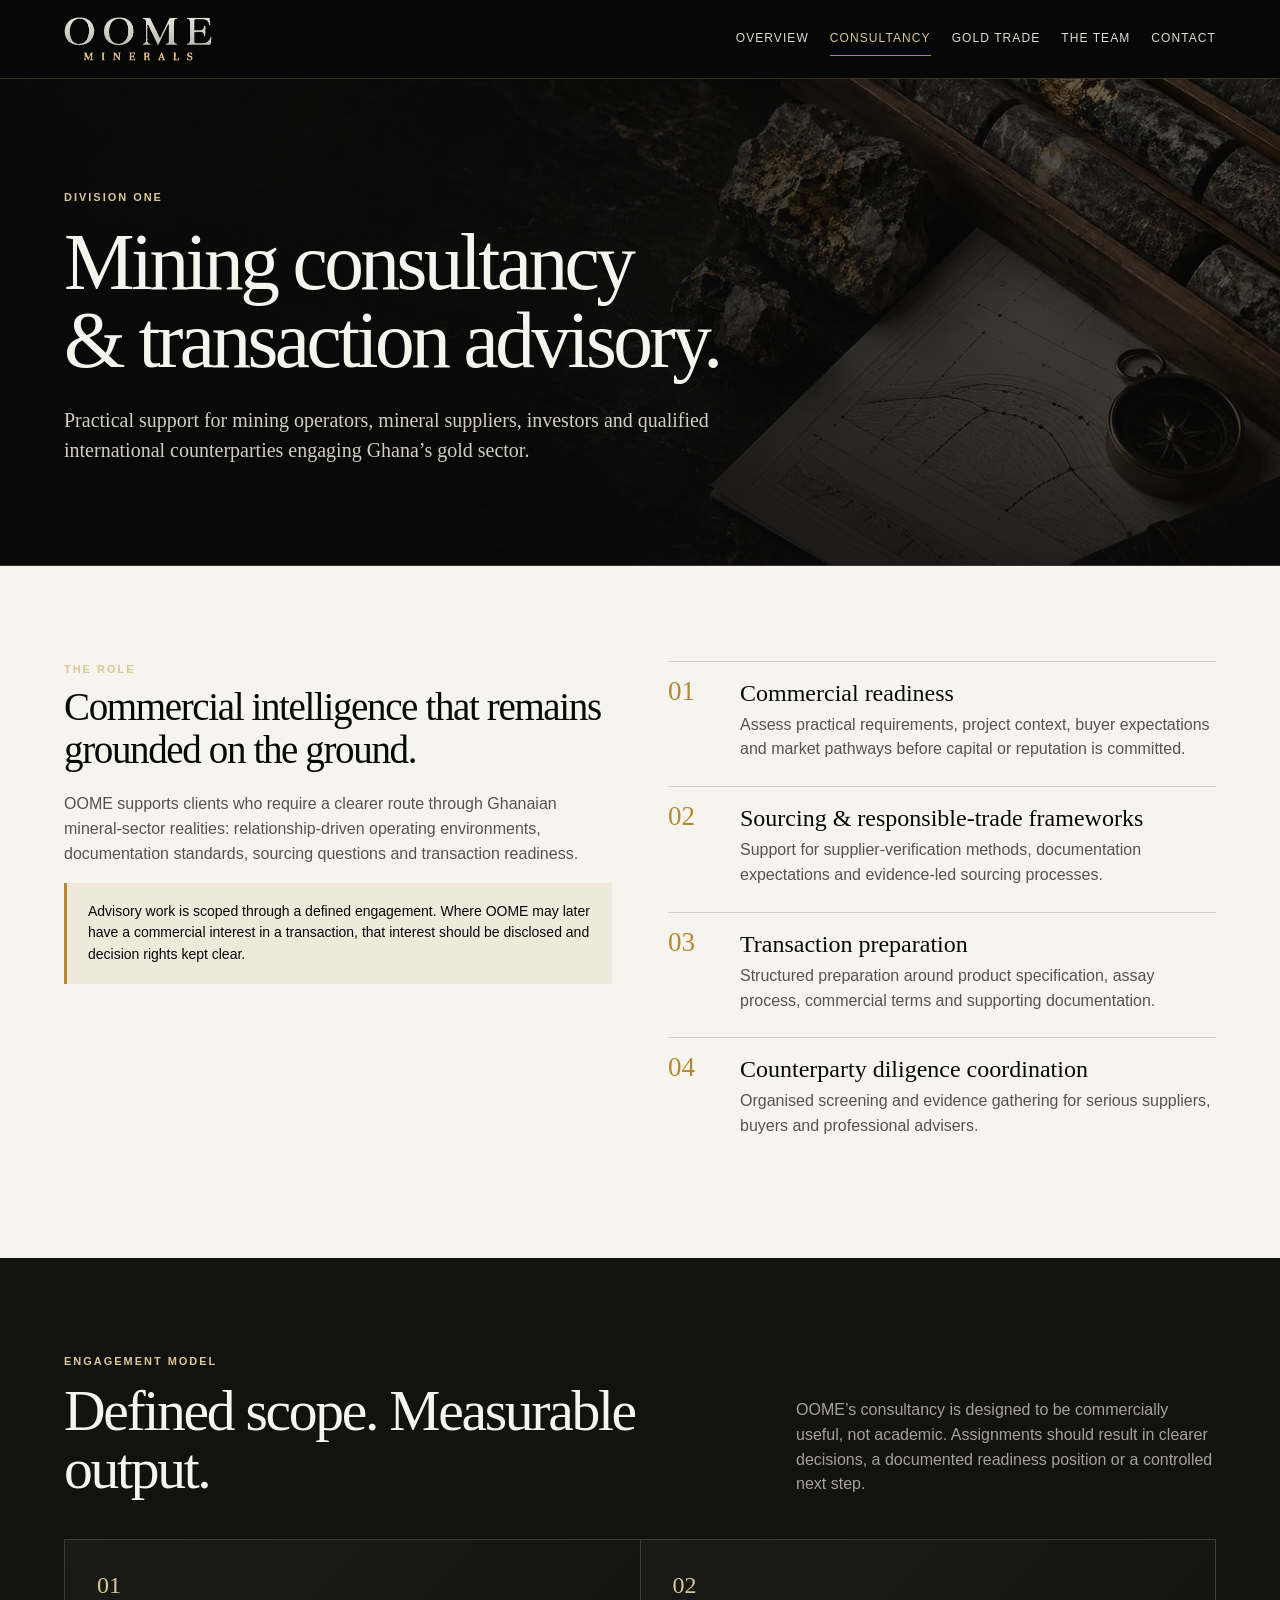
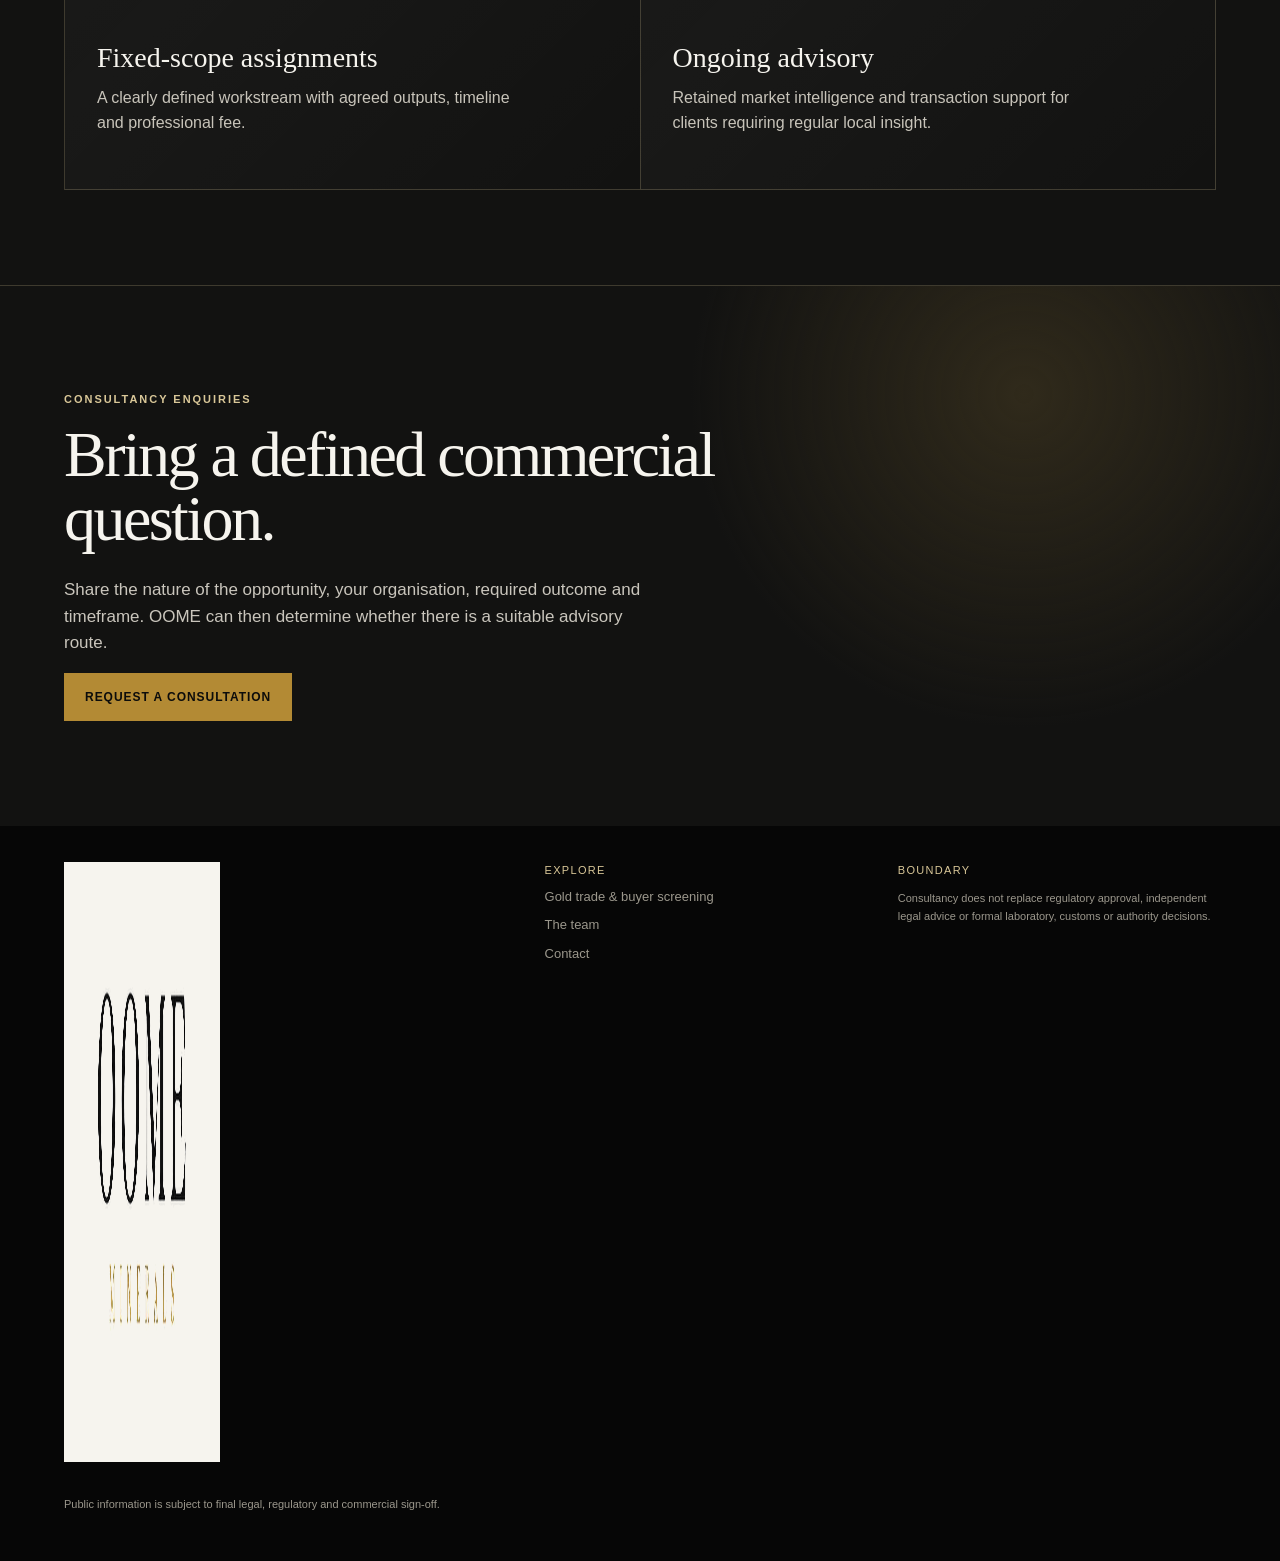
==== consultancy.html @ 67392aad "feat: launch OOME Minerals brand site" ====
<!doctype html><html lang="en"><head><meta charset="utf-8"><meta name="viewport" content="width=device-width,initial-scale=1"><link rel="preload" as="image" href="assets/oome-hero-consultancy.avif" type="image/avif" fetchpriority="high"><title>Mining Consultancy & Transaction Advisory | OOME Minerals | Ghana</title><link rel="stylesheet" href="style.css?v=20260919-secondary-heroes"><meta name="description" content="Mining consultancy and transaction advisory from Accra, Ghana: commercial readiness, sourcing frameworks, transaction preparation and counterparty diligence coordination."><meta name="robots" content="index,follow"><link rel="canonical" href="https://oome-minerals.vercel.app/consultancy.html"><meta property="og:type" content="website"><meta property="og:site_name" content="OOME Minerals"><meta property="og:title" content="Mining Consultancy & Transaction Advisory | OOME Minerals | Ghana"><meta property="og:description" content="Mining consultancy and transaction advisory from Accra, Ghana: commercial readiness, sourcing frameworks, transaction preparation and counterparty diligence coordination."><meta property="og:url" content="https://oome-minerals.vercel.app/consultancy.html"><meta property="og:image" content="https://oome-minerals.vercel.app/assets/oome-og-image.jpg"><meta property="og:image:width" content="1200"><meta property="og:image:height" content="630"><meta property="og:locale" content="en_GB"><meta name="twitter:card" content="summary_large_image"><meta name="twitter:title" content="Mining Consultancy & Transaction Advisory | OOME Minerals | Ghana"><meta name="twitter:description" content="Mining consultancy and transaction advisory from Accra, Ghana: commercial readiness, sourcing frameworks, transaction preparation and counterparty diligence coordination."><meta name="twitter:image" content="https://oome-minerals.vercel.app/assets/oome-og-image.jpg"><link rel="icon" type="image/png" href="assets/favicon-32.png?v=20260918-oomeicon"><link rel="apple-touch-icon" href="assets/apple-touch-icon.png"><link rel="manifest" href="site.webmanifest"></head><body><header class="site-nav"><div class="nav-inner"><a class="brand" href="index.html"><img src="assets/oome-wordmark-header-clean.png" alt="OOME Minerals" width="1170" height="353"></a><button class="menu-button" aria-label="Open menu" aria-expanded="false">☰</button><nav class="nav-links"><a href="index.html">Overview</a><a class="active" href="consultancy.html">Consultancy</a><a href="gold-trade.html">Gold Trade</a><a href="team.html">The Team</a><a href="contact.html">Contact</a></nav></div></header><main><section class="page-hero has-video hero-consultancy"><video autoplay muted loop playsinline preload="none" width="1280" height="720" aria-hidden="true" poster="assets/oome-hero-consultancy.avif"><source src="assets/oome-hero-consultancy.mp4" type="video/mp4"></video><div class="wrap"><div class="eyebrow">Division one</div><h1>Mining consultancy<br>& transaction advisory.</h1><p>Practical support for mining operators, mineral suppliers, investors and qualified international counterparties engaging Ghana’s gold sector.</p></div></section><section class="content"><div class="wrap columns"><div><div class="eyebrow">The role</div><h2>Commercial intelligence that remains grounded on the ground.</h2><p>OOME supports clients who require a clearer route through Ghanaian mineral-sector realities: relationship-driven operating environments, documentation standards, sourcing questions and transaction readiness.</p><div class="notice">Advisory work is scoped through a defined engagement. Where OOME may later have a commercial interest in a transaction, that interest should be disclosed and decision rights kept clear.</div></div><div class="process"><div class="process-item"><h3>Commercial readiness</h3><p>Assess practical requirements, project context, buyer expectations and market pathways before capital or reputation is committed.</p></div><div class="process-item"><h3>Sourcing & responsible-trade frameworks</h3><p>Support for supplier-verification methods, documentation expectations and evidence-led sourcing processes.</p></div><div class="process-item"><h3>Transaction preparation</h3><p>Structured preparation around product specification, assay process, commercial terms and supporting documentation.</p></div><div class="process-item"><h3>Counterparty diligence coordination</h3><p>Organised screening and evidence gathering for serious suppliers, buyers and professional advisers.</p></div></div></div></section><section class="content dark"><div class="wrap"><div class="section-head"><div><div class="eyebrow">Engagement model</div><h2 class="section-title">Defined scope. Measurable output.</h2></div><p>OOME’s consultancy is designed to be commercially useful, not academic. Assignments should result in clearer decisions, a documented readiness position or a controlled next step.</p></div><div class="cards"><article class="card"><div class="num">01</div><h3>Fixed-scope assignments</h3><p>A clearly defined workstream with agreed outputs, timeline and professional fee.</p></article><article class="card"><div class="num">02</div><h3>Ongoing advisory</h3><p>Retained market intelligence and transaction support for clients requiring regular local insight.</p></article></div></div></section><section class="cta"><div class="wrap"><div class="eyebrow">Consultancy enquiries</div><h2>Bring a defined commercial question.</h2><p>Share the nature of the opportunity, your organisation, required outcome and timeframe. OOME can then determine whether there is a suitable advisory route.</p><a class="button primary" href="contact.html">Request a consultation</a></div></section></main><footer class="site-footer"><div class="wrap footer-grid"><div><img class="footer-logo" src="assets/oome-wordmark-landscape.png" alt="OOME Minerals" width="1800" height="600" loading="lazy" decoding="async"><p class="legal">Public information is subject to final legal, regulatory and commercial sign-off.</p></div><div><div class="footer-title">Explore</div><a href="gold-trade.html">Gold trade & buyer screening</a><a href="team.html">The team</a><a href="contact.html">Contact</a></div><div><div class="footer-title">Boundary</div><p class="legal">Consultancy does not replace regulatory approval, independent legal advice or formal laboratory, customs or authority decisions.</p></div></div></footer><script src="script.js?v=20260919-secondary-heroes"></script></body></html>
---- style.css ----
:root{--ink:#080808;--coal:#121211;--panel:#191917;--paper:#f6f4ee;--gold:#b38a34;--gold-light:#d9c798;--muted:#a6a297;--line:rgba(217,199,152,.22);--max:1200px}*{box-sizing:border-box}html{scroll-behavior:smooth}body{margin:0;background:var(--ink);color:var(--paper);font-family:Arial,Helvetica,sans-serif;line-height:1.55}a{color:inherit;text-decoration:none}.site-nav{position:sticky;top:0;z-index:20;background:rgba(8,8,8,.84);backdrop-filter:blur(16px);border-bottom:1px solid var(--line)}.nav-inner{height:78px;max-width:var(--max);margin:auto;padding:0 24px;display:flex;justify-content:space-between;align-items:center;gap:24px}.brand{display:flex;align-items:center;min-width:150px}.brand img{width:148px;height:auto}.nav-links{display:flex;align-items:center;gap:21px;color:#dedbd3;font-size:12px;letter-spacing:.09em;text-transform:uppercase}.nav-links a{padding:7px 0;border-bottom:1px solid transparent}.nav-links a:hover,.nav-links a.active{color:var(--gold-light);border-color:var(--gold)}.menu-button{display:none;background:none;border:0;color:var(--paper);font-size:23px}.wrap{max-width:var(--max);margin:auto;padding:0 24px}.eyebrow{color:var(--gold-light);font-size:11px;letter-spacing:.18em;text-transform:uppercase;font-weight:bold}.hero{min-height:710px;position:relative;display:flex;align-items:end;overflow:hidden;border-bottom:1px solid var(--line)}.hero video{position:absolute;inset:0;width:100%;height:100%;object-fit:cover;opacity:.64}.hero:after{content:"";position:absolute;inset:0;background:linear-gradient(90deg,rgba(8,8,8,.94) 0%,rgba(8,8,8,.70) 43%,rgba(8,8,8,.16) 100%),linear-gradient(0deg,rgba(8,8,8,.85),transparent 55%)}.hero-content{position:relative;z-index:1;width:min(760px,100%);padding:110px 0 92px}.hero h1,.page-hero h1{font-family:Georgia,'Times New Roman',serif;font-size:clamp(46px,6.2vw,88px);font-weight:400;line-height:.98;letter-spacing:-.045em;margin:18px 0 25px}.hero h1 em{font-style:normal;color:var(--gold-light)}.lede{max-width:610px;font-size:18px;color:#dedbd4;margin:0 0 33px}.actions{display:flex;gap:13px;flex-wrap:wrap}.button{display:inline-flex;align-items:center;justify-content:center;min-height:48px;padding:0 20px;border:1px solid var(--gold);font-size:12px;font-weight:bold;letter-spacing:.08em;text-transform:uppercase;transition:.2s}.button.primary{background:var(--gold);color:#0c0c0b}.button:hover{transform:translateY(-2px);background:var(--gold-light);color:#111}.hero-note{position:absolute;z-index:2;right:28px;bottom:25px;color:#ccc6b7;font-size:10px;letter-spacing:.08em;text-transform:uppercase}.statement{padding:122px 0;background:var(--paper);color:var(--ink)}.statement-grid{display:grid;grid-template-columns:1fr 1.35fr;gap:70px}.statement h2,.section-title{font:400 clamp(36px,4.5vw,58px)/1 Georgia,serif;letter-spacing:-.04em;margin:12px 0 0}.statement p{font:400 22px/1.45 Georgia,serif;margin:0}.statement p strong{color:#846526;font-weight:400}.capabilities,.principles{padding:110px 0}.section-head{display:flex;justify-content:space-between;gap:40px;align-items:end;margin-bottom:42px}.section-head p{color:var(--muted);max-width:420px;margin:0}.cards{display:grid;grid-template-columns:repeat(2,1fr);border-top:1px solid var(--line);border-left:1px solid var(--line)}.card{min-height:250px;padding:32px;border-right:1px solid var(--line);border-bottom:1px solid var(--line);background:linear-gradient(135deg,rgba(255,255,255,.035),transparent)}.card .num{color:var(--gold-light);font:24px Georgia,serif}.card h3{font:400 28px/1.1 Georgia,serif;margin:44px 0 12px}.card p{color:#c8c4ba;margin:0;max-width:430px}.band{background:#e8e2d5;color:var(--ink);padding:95px 0}.band-grid{display:grid;grid-template-columns:1fr 1fr;gap:55px}.band h2{font:400 48px/1 Georgia,serif;letter-spacing:-.04em;margin:12px 0}.list{list-style:none;padding:0;margin:0}.list li{border-top:1px solid rgba(20,19,17,.18);padding:19px 0 19px 30px;position:relative}.list li:before{content:'—';position:absolute;left:0;color:var(--gold);font-weight:bold}.cta{padding:105px 0;border-top:1px solid var(--line);background:radial-gradient(circle at 80% 20%,#302a1b 0,transparent 30%),var(--coal)}.cta h2{font:400 clamp(42px,5vw,68px)/1 Georgia,serif;letter-spacing:-.04em;max-width:800px;margin:15px 0 26px}.cta p{color:#c9c5bc;max-width:600px;font-size:17px}.site-footer{padding:36px 0;background:#060606;color:#9b978c}.footer-grid{display:grid;grid-template-columns:1.4fr 1fr 1fr;gap:35px}.footer-logo{width:156px;background:var(--paper);padding:8px 10px;margin-bottom:15px}.footer-title{color:var(--gold-light);font-size:11px;letter-spacing:.12em;text-transform:uppercase}.footer-grid a{display:block;margin:8px 0;font-size:13px}.legal{font-size:11px;line-height:1.6;max-width:460px}.page-hero{padding:110px 0 80px;background:linear-gradient(125deg,#17140f,#080808 64%);border-bottom:1px solid var(--line)}.page-hero.has-video{position:relative;isolation:isolate;overflow:hidden;background:#0b0b0a}.page-hero.has-video video{position:absolute;inset:0;z-index:-2;width:100%;height:100%;object-fit:cover;opacity:.55}.page-hero.has-video:before{content:"";position:absolute;inset:0;z-index:-1;background:linear-gradient(90deg,rgba(8,8,8,.93) 0%,rgba(8,8,8,.72) 45%,rgba(8,8,8,.20) 100%),linear-gradient(0deg,rgba(8,8,8,.56),transparent 58%)}.page-hero p{font:20px/1.5 Georgia,serif;color:#d2cec4;max-width:680px}.content{padding:95px 0;background:var(--paper);color:var(--ink)}.content.dark{background:var(--coal);color:var(--paper)}.columns{display:grid;grid-template-columns:1fr 1fr;gap:56px}.columns h2{font:400 39px/1.1 Georgia,serif;letter-spacing:-.035em;margin:8px 0 21px}.columns p{color:#57534b}.dark .columns p{color:#c7c3b9}.process{counter-reset:steps}.process-item{position:relative;padding:18px 0 24px 72px;border-top:1px solid rgba(20,20,20,.16);counter-increment:steps}.dark .process-item{border-color:var(--line)}.process-item:before{content:'0' counter(steps);position:absolute;left:0;top:14px;color:var(--gold);font:27px Georgia,serif}.process-item h3{font:400 24px Georgia,serif;margin:0 0 6px}.process-item p{margin:0}.notice{border-left:3px solid var(--gold);padding:18px 21px;background:rgba(179,138,52,.1);font-size:14px}.role{padding:26px 0;border-top:1px solid rgba(20,20,20,.16)}.role h3{font:400 27px Georgia,serif;margin:0 0 4px}.role p{margin:0}.form{display:grid;grid-template-columns:1fr 1fr;gap:17px}.field{display:flex;flex-direction:column;gap:7px}.field.full{grid-column:1/-1}.field label{font-size:11px;letter-spacing:.1em;text-transform:uppercase;color:#605b52}.field input,.field select,.field textarea{border:1px solid #cfc8ba;background:#fff;padding:13px;font:15px Arial;color:#201f1c;border-radius:0}.field textarea{min-height:150px}.form-status{display:none;padding:15px;background:#e9e2d3;border-left:3px solid var(--gold);font-size:14px}.form-status.show{display:block}@media (max-width:900px) and (min-width:761px){.columns{grid-template-columns:1fr;gap:38px}.form{max-width:650px}.columns>*{min-width:0}}@media(max-width:760px){.nav-inner{height:67px}.menu-button{display:block}.nav-links{display:none;position:absolute;top:67px;left:0;right:0;padding:16px 24px 24px;background:#0a0a0a;border-bottom:1px solid var(--line);flex-direction:column;align-items:flex-start}.nav-links.open{display:flex}.hero{min-height:670px}.hero-content{padding:100px 0 62px}.hero h1,.page-hero h1{font-size:50px}.hero-note{right:18px;bottom:15px;font-size:8px}.statement,.capabilities,.principles,.content{padding:72px 0}.statement-grid,.band-grid,.columns,.footer-grid{grid-template-columns:1fr;gap:30px}.statement p{font-size:20px}.section-head{display:block}.section-head p{margin-top:16px}.cards{grid-template-columns:1fr}.card{min-height:210px}.page-hero{padding:76px 0 57px}.page-hero p{font-size:18px}.form{grid-template-columns:1fr}.field.full{grid-column:auto}.footer-grid{gap:22px}.brand img{width:135px}.lede{font-size:16px}.cta h2{font-size:45px}}@media(prefers-reduced-motion:reduce){*{scroll-behavior:auto!important;transition:none!important}.hero video,.page-hero.has-video video{display:none}.hero{background:url('assets/oome-hero-mineral.avif') center/cover}.page-hero.hero-consultancy{background:linear-gradient(90deg,rgba(8,8,8,.93),rgba(8,8,8,.30)),image-set(url('assets/oome-hero-consultancy.avif') type('image/avif'),url('assets/oome-hero-consultancy.webp') type('image/webp')) center/cover}.page-hero.hero-gold-trade{background:linear-gradient(90deg,rgba(8,8,8,.93),rgba(8,8,8,.30)),image-set(url('assets/oome-hero-gold-trade.avif') type('image/avif'),url('assets/oome-hero-gold-trade.webp') type('image/webp')) center/cover}.page-hero.hero-team{background:linear-gradient(90deg,rgba(8,8,8,.93),rgba(8,8,8,.30)),image-set(url('assets/oome-hero-team.avif') type('image/avif'),url('assets/oome-hero-team.webp') type('image/webp')) center/cover}.page-hero.hero-contact{background:linear-gradient(90deg,rgba(8,8,8,.93),rgba(8,8,8,.30)),image-set(url('assets/oome-hero-contact.avif') type('image/avif'),url('assets/oome-hero-contact.webp') type('image/webp')) center/cover}}

/* One-time entrance — deliberately brief and decorative. */
body.intro-active{overflow:hidden}.oome-intro{position:fixed;inset:0;z-index:100;display:grid;place-items:center;overflow:hidden;background:#070707;color:var(--paper);isolation:isolate}.oome-intro:before{content:"";position:absolute;inset:-30%;z-index:-2;background:radial-gradient(circle at 50% 50%,rgba(179,138,52,.22),transparent 17%),radial-gradient(circle at 62% 43%,rgba(217,199,152,.10),transparent 7%);animation:oome-intro-bloom 1.9s cubic-bezier(.2,.7,.2,1) both}.oome-intro:after{content:"";position:absolute;inset:0;z-index:-1;opacity:.45;background:linear-gradient(115deg,transparent 44%,rgba(217,199,152,.16) 50%,transparent 56%);transform:translateX(-120%);animation:oome-intro-flash 1.3s cubic-bezier(.16,.78,.25,1) .18s both}.oome-intro__halo{position:absolute;width:min(76vw,900px);aspect-ratio:1;border:1px solid rgba(217,199,152,.22);border-radius:50%;box-shadow:0 0 0 24px rgba(217,199,152,.025),0 0 100px rgba(179,138,52,.1);transform:scale(.78);opacity:0;animation:oome-intro-orbit 1.1s cubic-bezier(.2,.8,.2,1) .12s forwards}.oome-intro__brand{position:relative;width:min(77vw,500px);text-align:center;opacity:0;transform:translateY(14px);animation:oome-intro-brand .75s cubic-bezier(.16,.8,.24,1) .33s forwards}.oome-intro__brand img{width:100%;height:auto;filter:drop-shadow(0 10px 24px rgba(0,0,0,.35))}.oome-intro__brand span{display:block;width:0;height:1px;margin:18px auto 14px;background:var(--gold-light);animation:oome-intro-rule .62s ease .72s forwards}.oome-intro__brand p{margin:0;color:rgba(246,244,238,.75);font-size:10px;font-weight:700;letter-spacing:.18em;text-transform:uppercase;opacity:0;animation:oome-fade .5s ease .98s forwards}.oome-intro.is-exiting{animation:oome-intro-out .68s cubic-bezier(.55,0,1,.45) forwards;pointer-events:none}@keyframes oome-intro-bloom{0%{transform:scale(.7);opacity:0}100%{transform:scale(1);opacity:1}}@keyframes oome-intro-flash{0%{transform:translateX(-120%)}100%{transform:translateX(120%)}}@keyframes oome-intro-orbit{to{transform:scale(1);opacity:1}}@keyframes oome-intro-brand{to{opacity:1;transform:translateY(0)}}@keyframes oome-intro-rule{to{width:74%}}@keyframes oome-intro-out{to{opacity:0;visibility:hidden}}@media(max-width:760px){.oome-intro__brand{width:min(82vw,400px)}.oome-intro__brand p{font-size:8px;letter-spacing:.14em}}@media(prefers-reduced-motion:reduce){.oome-intro{display:none!important}}

/* Motion system — quiet, editorial and fully optional. */
.hero video{animation:oome-drift 18s ease-in-out infinite alternate;transform-origin:center center}.hero:after{background-size:125% 125%;animation:oome-light-shift 16s ease-in-out infinite alternate}.hero-content>*{animation:oome-rise .9s cubic-bezier(.2,.7,.2,1) both}.hero-content .eyebrow{animation-delay:.06s}.hero-content h1{animation-delay:.16s}.hero-content .lede{animation-delay:.28s}.hero-content .actions{animation-delay:.4s}.hero-note{animation:oome-fade 1.2s ease .65s both}.button{position:relative;overflow:hidden}.button:before{content:'';position:absolute;inset:0;background:linear-gradient(110deg,transparent 22%,rgba(255,255,255,.34) 46%,transparent 68%);transform:translateX(-130%);transition:transform .7s ease}.button:hover:before{transform:translateX(130%)}.button:hover{box-shadow:0 12px 30px rgba(179,138,52,.16)}.card{transition:transform .45s cubic-bezier(.2,.7,.2,1),background .45s ease,border-color .45s ease,box-shadow .45s ease}.card:hover{transform:translateY(-8px);background:linear-gradient(135deg,rgba(179,138,52,.13),rgba(255,255,255,.035) 55%,transparent);border-color:rgba(217,199,152,.5);box-shadow:0 22px 45px rgba(0,0,0,.24)}.card .num{transition:transform .4s ease,color .4s ease}.card:hover .num{transform:translateX(7px);color:#f0d998}.js .reveal{opacity:0;transform:translateY(28px);transition:opacity .8s ease,transform .8s cubic-bezier(.2,.7,.2,1)}.js .reveal.is-visible{opacity:1;transform:none}.js .reveal .card{transition-delay:var(--card-delay,0ms)}@keyframes oome-drift{from{transform:scale(1.02) translate3d(-.6%,0,0)}to{transform:scale(1.06) translate3d(.6%,-.4%,0)}}@keyframes oome-light-shift{from{background-position:0% 50%}to{background-position:100% 50%}}@keyframes oome-rise{from{opacity:0;transform:translateY(22px)}to{opacity:1;transform:none}}@keyframes oome-fade{from{opacity:0}to{opacity:1}}@media(max-width:760px){.card:hover{transform:none;box-shadow:none}.hero video{animation-duration:22s}.js .reveal{transform:translateY(18px)}}@media(prefers-reduced-motion:reduce){.hero:after,.hero-content>*,.hero-note{animation:none!important}.button:before{display:none}.js .reveal{opacity:1;transform:none;transition:none}.card{transition:none}.card:hover{transform:none;box-shadow:none}}
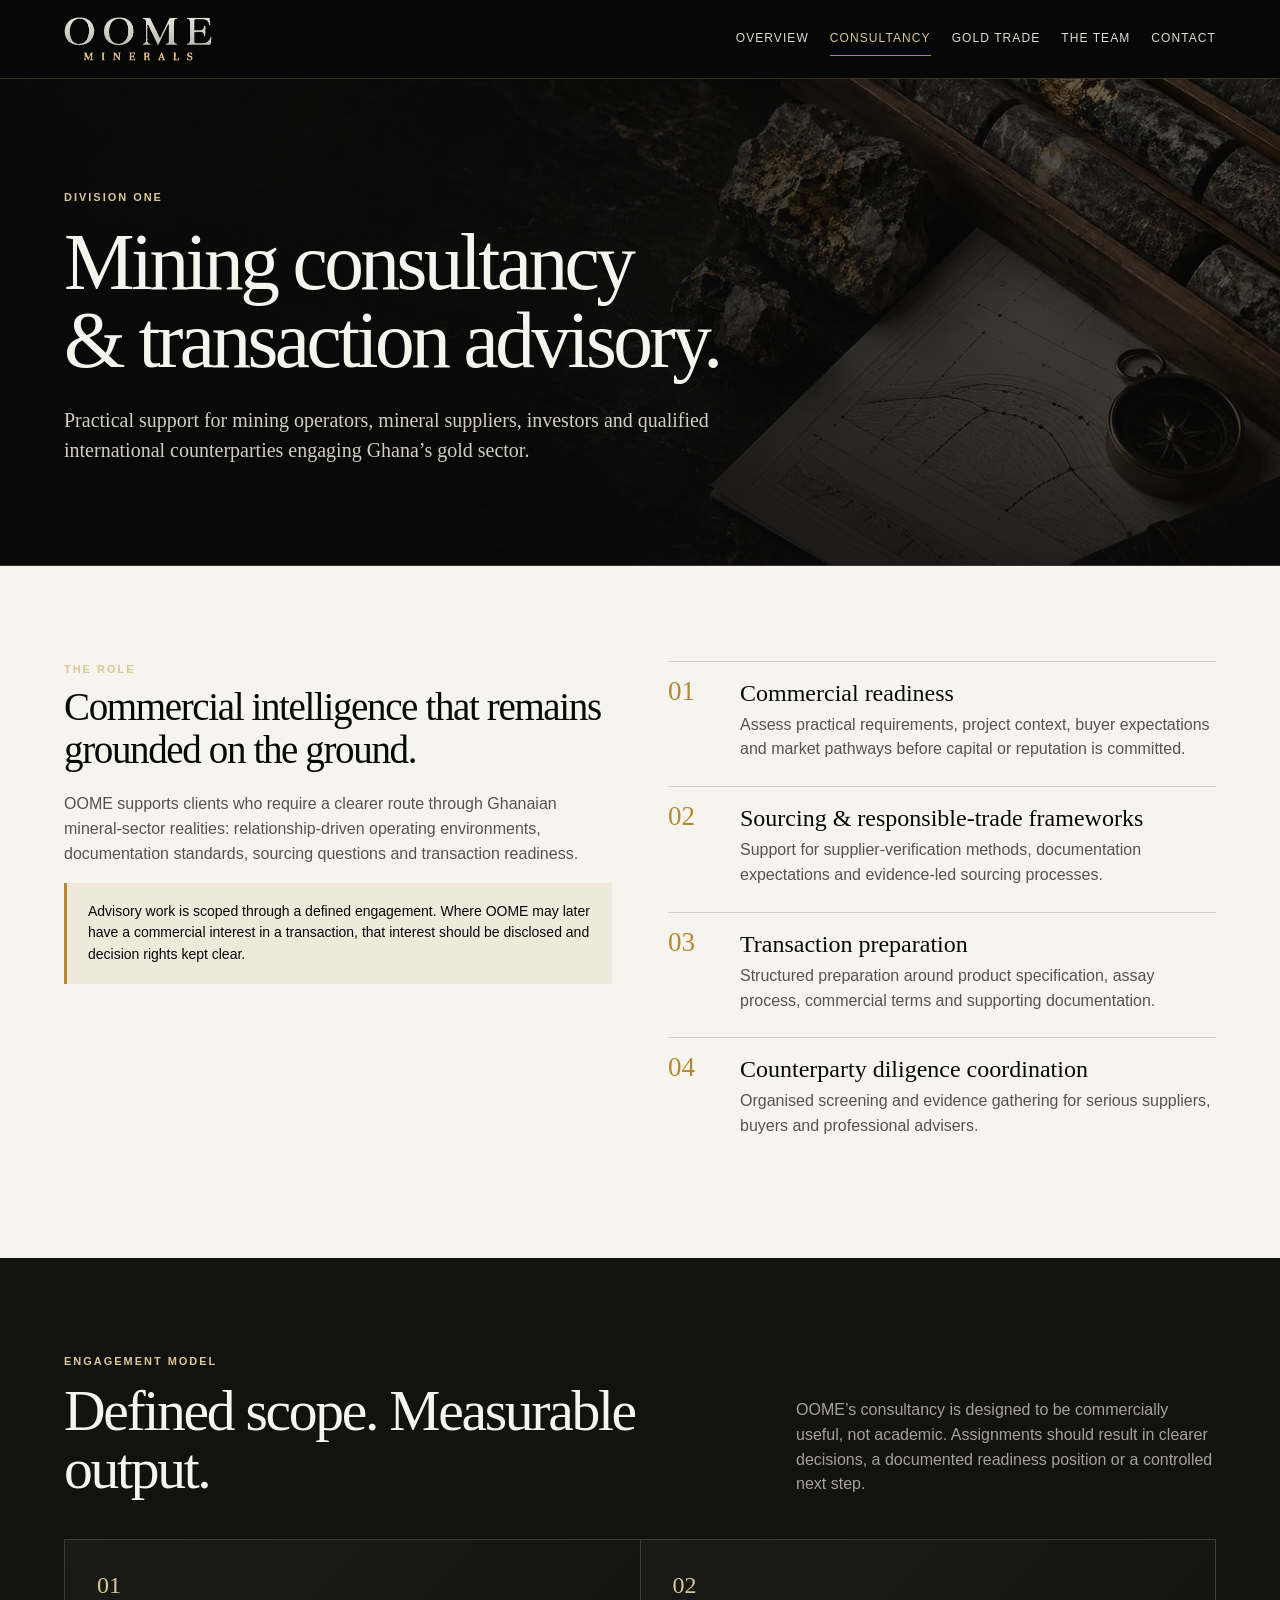
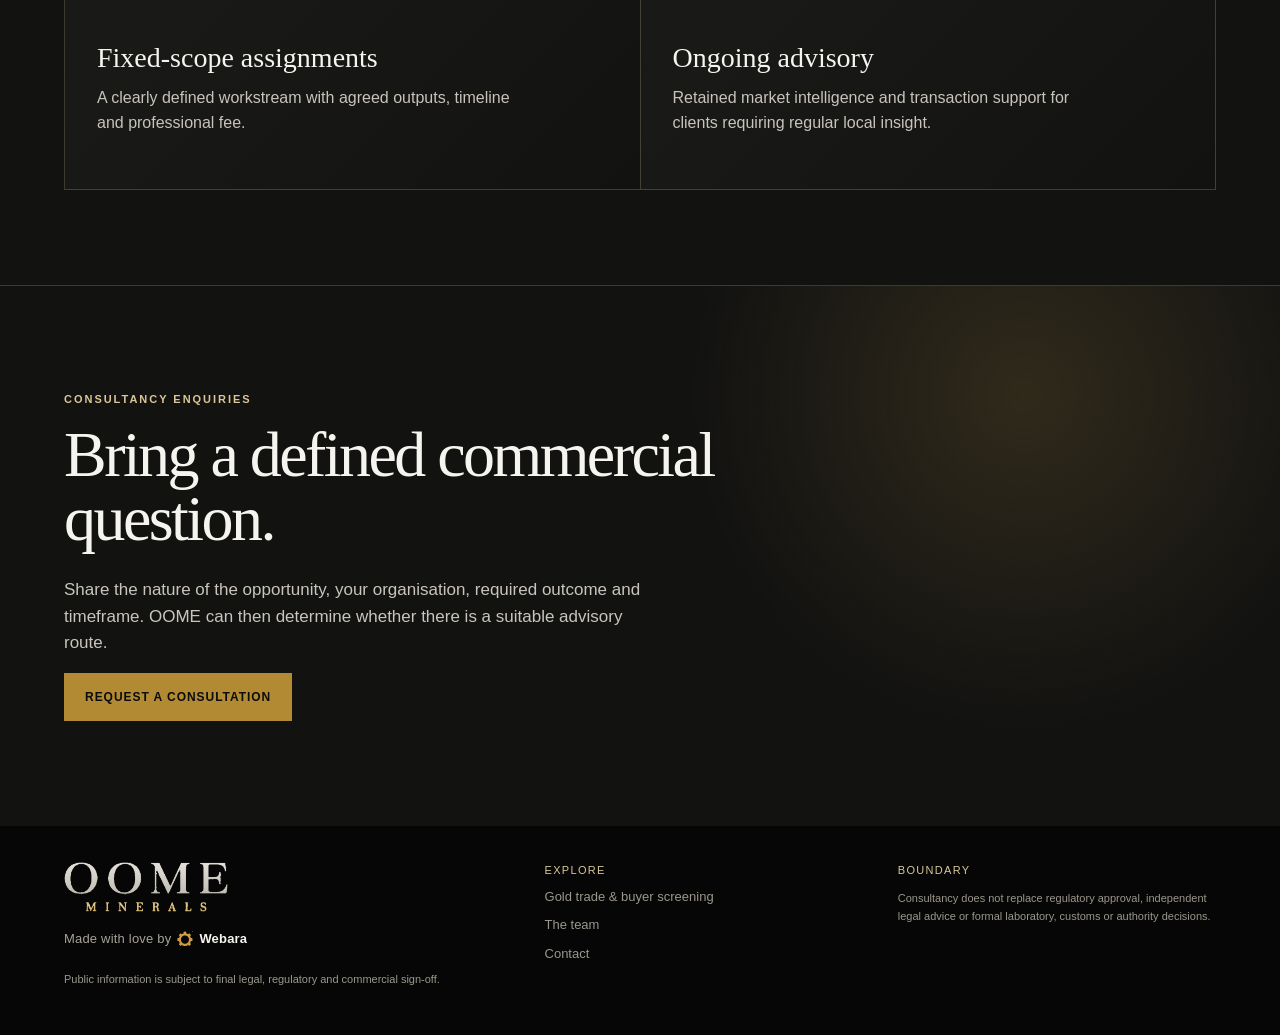
==== commit 67e8fd3e: "fix: refine footer logo and add Webara credit" ====
--- a/consultancy.html
+++ b/consultancy.html
@@ -1 +1 @@
-<!doctype html><html lang="en"><head><meta charset="utf-8"><meta name="viewport" content="width=device-width,initial-scale=1"><link rel="preload" as="image" href="assets/oome-hero-consultancy.avif" type="image/avif" fetchpriority="high"><title>Mining Consultancy & Transaction Advisory | OOME Minerals | Ghana</title><link rel="stylesheet" href="style.css?v=20260919-secondary-heroes"><meta name="description" content="Mining consultancy and transaction advisory from Accra, Ghana: commercial readiness, sourcing frameworks, transaction preparation and counterparty diligence coordination."><meta name="robots" content="index,follow"><link rel="canonical" href="https://oome-minerals.vercel.app/consultancy.html"><meta property="og:type" content="website"><meta property="og:site_name" content="OOME Minerals"><meta property="og:title" content="Mining Consultancy & Transaction Advisory | OOME Minerals | Ghana"><meta property="og:description" content="Mining consultancy and transaction advisory from Accra, Ghana: commercial readiness, sourcing frameworks, transaction preparation and counterparty diligence coordination."><meta property="og:url" content="https://oome-minerals.vercel.app/consultancy.html"><meta property="og:image" content="https://oome-minerals.vercel.app/assets/oome-og-image.jpg"><meta property="og:image:width" content="1200"><meta property="og:image:height" content="630"><meta property="og:locale" content="en_GB"><meta name="twitter:card" content="summary_large_image"><meta name="twitter:title" content="Mining Consultancy & Transaction Advisory | OOME Minerals | Ghana"><meta name="twitter:description" content="Mining consultancy and transaction advisory from Accra, Ghana: commercial readiness, sourcing frameworks, transaction preparation and counterparty diligence coordination."><meta name="twitter:image" content="https://oome-minerals.vercel.app/assets/oome-og-image.jpg"><link rel="icon" type="image/png" href="assets/favicon-32.png?v=20260918-oomeicon"><link rel="apple-touch-icon" href="assets/apple-touch-icon.png"><link rel="manifest" href="site.webmanifest"></head><body><header class="site-nav"><div class="nav-inner"><a class="brand" href="index.html"><img src="assets/oome-wordmark-header-clean.png" alt="OOME Minerals" width="1170" height="353"></a><button class="menu-button" aria-label="Open menu" aria-expanded="false">☰</button><nav class="nav-links"><a href="index.html">Overview</a><a class="active" href="consultancy.html">Consultancy</a><a href="gold-trade.html">Gold Trade</a><a href="team.html">The Team</a><a href="contact.html">Contact</a></nav></div></header><main><section class="page-hero has-video hero-consultancy"><video autoplay muted loop playsinline preload="none" width="1280" height="720" aria-hidden="true" poster="assets/oome-hero-consultancy.avif"><source src="assets/oome-hero-consultancy.mp4" type="video/mp4"></video><div class="wrap"><div class="eyebrow">Division one</div><h1>Mining consultancy<br>& transaction advisory.</h1><p>Practical support for mining operators, mineral suppliers, investors and qualified international counterparties engaging Ghana’s gold sector.</p></div></section><section class="content"><div class="wrap columns"><div><div class="eyebrow">The role</div><h2>Commercial intelligence that remains grounded on the ground.</h2><p>OOME supports clients who require a clearer route through Ghanaian mineral-sector realities: relationship-driven operating environments, documentation standards, sourcing questions and transaction readiness.</p><div class="notice">Advisory work is scoped through a defined engagement. Where OOME may later have a commercial interest in a transaction, that interest should be disclosed and decision rights kept clear.</div></div><div class="process"><div class="process-item"><h3>Commercial readiness</h3><p>Assess practical requirements, project context, buyer expectations and market pathways before capital or reputation is committed.</p></div><div class="process-item"><h3>Sourcing & responsible-trade frameworks</h3><p>Support for supplier-verification methods, documentation expectations and evidence-led sourcing processes.</p></div><div class="process-item"><h3>Transaction preparation</h3><p>Structured preparation around product specification, assay process, commercial terms and supporting documentation.</p></div><div class="process-item"><h3>Counterparty diligence coordination</h3><p>Organised screening and evidence gathering for serious suppliers, buyers and professional advisers.</p></div></div></div></section><section class="content dark"><div class="wrap"><div class="section-head"><div><div class="eyebrow">Engagement model</div><h2 class="section-title">Defined scope. Measurable output.</h2></div><p>OOME’s consultancy is designed to be commercially useful, not academic. Assignments should result in clearer decisions, a documented readiness position or a controlled next step.</p></div><div class="cards"><article class="card"><div class="num">01</div><h3>Fixed-scope assignments</h3><p>A clearly defined workstream with agreed outputs, timeline and professional fee.</p></article><article class="card"><div class="num">02</div><h3>Ongoing advisory</h3><p>Retained market intelligence and transaction support for clients requiring regular local insight.</p></article></div></div></section><section class="cta"><div class="wrap"><div class="eyebrow">Consultancy enquiries</div><h2>Bring a defined commercial question.</h2><p>Share the nature of the opportunity, your organisation, required outcome and timeframe. OOME can then determine whether there is a suitable advisory route.</p><a class="button primary" href="contact.html">Request a consultation</a></div></section></main><footer class="site-footer"><div class="wrap footer-grid"><div><img class="footer-logo" src="assets/oome-wordmark-landscape.png" alt="OOME Minerals" width="1800" height="600" loading="lazy" decoding="async"><p class="legal">Public information is subject to final legal, regulatory and commercial sign-off.</p></div><div><div class="footer-title">Explore</div><a href="gold-trade.html">Gold trade & buyer screening</a><a href="team.html">The team</a><a href="contact.html">Contact</a></div><div><div class="footer-title">Boundary</div><p class="legal">Consultancy does not replace regulatory approval, independent legal advice or formal laboratory, customs or authority decisions.</p></div></div></footer><script src="script.js?v=20260919-secondary-heroes"></script></body></html>+<!doctype html><html lang="en"><head><meta charset="utf-8"><meta name="viewport" content="width=device-width,initial-scale=1"><link rel="preload" as="image" href="assets/oome-hero-consultancy.avif" type="image/avif" fetchpriority="high"><title>Mining Consultancy & Transaction Advisory | OOME Minerals | Ghana</title><link rel="stylesheet" href="style.css?v=20260919-footer-credit"><meta name="description" content="Mining consultancy and transaction advisory from Accra, Ghana: commercial readiness, sourcing frameworks, transaction preparation and counterparty diligence coordination."><meta name="robots" content="index,follow"><link rel="canonical" href="https://oome-minerals.vercel.app/consultancy.html"><meta property="og:type" content="website"><meta property="og:site_name" content="OOME Minerals"><meta property="og:title" content="Mining Consultancy & Transaction Advisory | OOME Minerals | Ghana"><meta property="og:description" content="Mining consultancy and transaction advisory from Accra, Ghana: commercial readiness, sourcing frameworks, transaction preparation and counterparty diligence coordination."><meta property="og:url" content="https://oome-minerals.vercel.app/consultancy.html"><meta property="og:image" content="https://oome-minerals.vercel.app/assets/oome-og-image.jpg"><meta property="og:image:width" content="1200"><meta property="og:image:height" content="630"><meta property="og:locale" content="en_GB"><meta name="twitter:card" content="summary_large_image"><meta name="twitter:title" content="Mining Consultancy & Transaction Advisory | OOME Minerals | Ghana"><meta name="twitter:description" content="Mining consultancy and transaction advisory from Accra, Ghana: commercial readiness, sourcing frameworks, transaction preparation and counterparty diligence coordination."><meta name="twitter:image" content="https://oome-minerals.vercel.app/assets/oome-og-image.jpg"><link rel="icon" type="image/png" href="assets/favicon-32.png?v=20260918-oomeicon"><link rel="apple-touch-icon" href="assets/apple-touch-icon.png"><link rel="manifest" href="site.webmanifest"></head><body><header class="site-nav"><div class="nav-inner"><a class="brand" href="index.html"><img src="assets/oome-wordmark-header-clean.png" alt="OOME Minerals" width="1170" height="353"></a><button class="menu-button" aria-label="Open menu" aria-expanded="false">☰</button><nav class="nav-links"><a href="index.html">Overview</a><a class="active" href="consultancy.html">Consultancy</a><a href="gold-trade.html">Gold Trade</a><a href="team.html">The Team</a><a href="contact.html">Contact</a></nav></div></header><main><section class="page-hero has-video hero-consultancy"><video autoplay muted loop playsinline preload="none" width="1280" height="720" aria-hidden="true" poster="assets/oome-hero-consultancy.avif"><source src="assets/oome-hero-consultancy.mp4" type="video/mp4"></video><div class="wrap"><div class="eyebrow">Division one</div><h1>Mining consultancy<br>& transaction advisory.</h1><p>Practical support for mining operators, mineral suppliers, investors and qualified international counterparties engaging Ghana’s gold sector.</p></div></section><section class="content"><div class="wrap columns"><div><div class="eyebrow">The role</div><h2>Commercial intelligence that remains grounded on the ground.</h2><p>OOME supports clients who require a clearer route through Ghanaian mineral-sector realities: relationship-driven operating environments, documentation standards, sourcing questions and transaction readiness.</p><div class="notice">Advisory work is scoped through a defined engagement. Where OOME may later have a commercial interest in a transaction, that interest should be disclosed and decision rights kept clear.</div></div><div class="process"><div class="process-item"><h3>Commercial readiness</h3><p>Assess practical requirements, project context, buyer expectations and market pathways before capital or reputation is committed.</p></div><div class="process-item"><h3>Sourcing & responsible-trade frameworks</h3><p>Support for supplier-verification methods, documentation expectations and evidence-led sourcing processes.</p></div><div class="process-item"><h3>Transaction preparation</h3><p>Structured preparation around product specification, assay process, commercial terms and supporting documentation.</p></div><div class="process-item"><h3>Counterparty diligence coordination</h3><p>Organised screening and evidence gathering for serious suppliers, buyers and professional advisers.</p></div></div></div></section><section class="content dark"><div class="wrap"><div class="section-head"><div><div class="eyebrow">Engagement model</div><h2 class="section-title">Defined scope. Measurable output.</h2></div><p>OOME’s consultancy is designed to be commercially useful, not academic. Assignments should result in clearer decisions, a documented readiness position or a controlled next step.</p></div><div class="cards"><article class="card"><div class="num">01</div><h3>Fixed-scope assignments</h3><p>A clearly defined workstream with agreed outputs, timeline and professional fee.</p></article><article class="card"><div class="num">02</div><h3>Ongoing advisory</h3><p>Retained market intelligence and transaction support for clients requiring regular local insight.</p></article></div></div></section><section class="cta"><div class="wrap"><div class="eyebrow">Consultancy enquiries</div><h2>Bring a defined commercial question.</h2><p>Share the nature of the opportunity, your organisation, required outcome and timeframe. OOME can then determine whether there is a suitable advisory route.</p><a class="button primary" href="contact.html">Request a consultation</a></div></section></main><footer class="site-footer"><div class="wrap footer-grid"><div><img class="footer-logo" src="assets/oome-wordmark-header-clean.png" alt="OOME Minerals" width="1170" height="353" loading="lazy" decoding="async"><a class="webara-credit" href="https://www.webarastudio.com/" target="_blank" rel="noopener noreferrer" aria-label="Made with love by Webara Studio"><span>Made with love by</span><img src="assets/webara-studio-mark.png" alt="" width="16" height="16"><strong>Webara</strong></a><p class="legal">Public information is subject to final legal, regulatory and commercial sign-off.</p></div><div><div class="footer-title">Explore</div><a href="gold-trade.html">Gold trade & buyer screening</a><a href="team.html">The team</a><a href="contact.html">Contact</a></div><div><div class="footer-title">Boundary</div><p class="legal">Consultancy does not replace regulatory approval, independent legal advice or formal laboratory, customs or authority decisions.</p></div></div></footer><script src="script.js?v=20260919-secondary-heroes"></script></body></html>
--- a/style.css
+++ b/style.css
@@ -1,4 +1,4 @@
-:root{--ink:#080808;--coal:#121211;--panel:#191917;--paper:#f6f4ee;--gold:#b38a34;--gold-light:#d9c798;--muted:#a6a297;--line:rgba(217,199,152,.22);--max:1200px}*{box-sizing:border-box}html{scroll-behavior:smooth}body{margin:0;background:var(--ink);color:var(--paper);font-family:Arial,Helvetica,sans-serif;line-height:1.55}a{color:inherit;text-decoration:none}.site-nav{position:sticky;top:0;z-index:20;background:rgba(8,8,8,.84);backdrop-filter:blur(16px);border-bottom:1px solid var(--line)}.nav-inner{height:78px;max-width:var(--max);margin:auto;padding:0 24px;display:flex;justify-content:space-between;align-items:center;gap:24px}.brand{display:flex;align-items:center;min-width:150px}.brand img{width:148px;height:auto}.nav-links{display:flex;align-items:center;gap:21px;color:#dedbd3;font-size:12px;letter-spacing:.09em;text-transform:uppercase}.nav-links a{padding:7px 0;border-bottom:1px solid transparent}.nav-links a:hover,.nav-links a.active{color:var(--gold-light);border-color:var(--gold)}.menu-button{display:none;background:none;border:0;color:var(--paper);font-size:23px}.wrap{max-width:var(--max);margin:auto;padding:0 24px}.eyebrow{color:var(--gold-light);font-size:11px;letter-spacing:.18em;text-transform:uppercase;font-weight:bold}.hero{min-height:710px;position:relative;display:flex;align-items:end;overflow:hidden;border-bottom:1px solid var(--line)}.hero video{position:absolute;inset:0;width:100%;height:100%;object-fit:cover;opacity:.64}.hero:after{content:"";position:absolute;inset:0;background:linear-gradient(90deg,rgba(8,8,8,.94) 0%,rgba(8,8,8,.70) 43%,rgba(8,8,8,.16) 100%),linear-gradient(0deg,rgba(8,8,8,.85),transparent 55%)}.hero-content{position:relative;z-index:1;width:min(760px,100%);padding:110px 0 92px}.hero h1,.page-hero h1{font-family:Georgia,'Times New Roman',serif;font-size:clamp(46px,6.2vw,88px);font-weight:400;line-height:.98;letter-spacing:-.045em;margin:18px 0 25px}.hero h1 em{font-style:normal;color:var(--gold-light)}.lede{max-width:610px;font-size:18px;color:#dedbd4;margin:0 0 33px}.actions{display:flex;gap:13px;flex-wrap:wrap}.button{display:inline-flex;align-items:center;justify-content:center;min-height:48px;padding:0 20px;border:1px solid var(--gold);font-size:12px;font-weight:bold;letter-spacing:.08em;text-transform:uppercase;transition:.2s}.button.primary{background:var(--gold);color:#0c0c0b}.button:hover{transform:translateY(-2px);background:var(--gold-light);color:#111}.hero-note{position:absolute;z-index:2;right:28px;bottom:25px;color:#ccc6b7;font-size:10px;letter-spacing:.08em;text-transform:uppercase}.statement{padding:122px 0;background:var(--paper);color:var(--ink)}.statement-grid{display:grid;grid-template-columns:1fr 1.35fr;gap:70px}.statement h2,.section-title{font:400 clamp(36px,4.5vw,58px)/1 Georgia,serif;letter-spacing:-.04em;margin:12px 0 0}.statement p{font:400 22px/1.45 Georgia,serif;margin:0}.statement p strong{color:#846526;font-weight:400}.capabilities,.principles{padding:110px 0}.section-head{display:flex;justify-content:space-between;gap:40px;align-items:end;margin-bottom:42px}.section-head p{color:var(--muted);max-width:420px;margin:0}.cards{display:grid;grid-template-columns:repeat(2,1fr);border-top:1px solid var(--line);border-left:1px solid var(--line)}.card{min-height:250px;padding:32px;border-right:1px solid var(--line);border-bottom:1px solid var(--line);background:linear-gradient(135deg,rgba(255,255,255,.035),transparent)}.card .num{color:var(--gold-light);font:24px Georgia,serif}.card h3{font:400 28px/1.1 Georgia,serif;margin:44px 0 12px}.card p{color:#c8c4ba;margin:0;max-width:430px}.band{background:#e8e2d5;color:var(--ink);padding:95px 0}.band-grid{display:grid;grid-template-columns:1fr 1fr;gap:55px}.band h2{font:400 48px/1 Georgia,serif;letter-spacing:-.04em;margin:12px 0}.list{list-style:none;padding:0;margin:0}.list li{border-top:1px solid rgba(20,19,17,.18);padding:19px 0 19px 30px;position:relative}.list li:before{content:'—';position:absolute;left:0;color:var(--gold);font-weight:bold}.cta{padding:105px 0;border-top:1px solid var(--line);background:radial-gradient(circle at 80% 20%,#302a1b 0,transparent 30%),var(--coal)}.cta h2{font:400 clamp(42px,5vw,68px)/1 Georgia,serif;letter-spacing:-.04em;max-width:800px;margin:15px 0 26px}.cta p{color:#c9c5bc;max-width:600px;font-size:17px}.site-footer{padding:36px 0;background:#060606;color:#9b978c}.footer-grid{display:grid;grid-template-columns:1.4fr 1fr 1fr;gap:35px}.footer-logo{width:156px;background:var(--paper);padding:8px 10px;margin-bottom:15px}.footer-title{color:var(--gold-light);font-size:11px;letter-spacing:.12em;text-transform:uppercase}.footer-grid a{display:block;margin:8px 0;font-size:13px}.legal{font-size:11px;line-height:1.6;max-width:460px}.page-hero{padding:110px 0 80px;background:linear-gradient(125deg,#17140f,#080808 64%);border-bottom:1px solid var(--line)}.page-hero.has-video{position:relative;isolation:isolate;overflow:hidden;background:#0b0b0a}.page-hero.has-video video{position:absolute;inset:0;z-index:-2;width:100%;height:100%;object-fit:cover;opacity:.55}.page-hero.has-video:before{content:"";position:absolute;inset:0;z-index:-1;background:linear-gradient(90deg,rgba(8,8,8,.93) 0%,rgba(8,8,8,.72) 45%,rgba(8,8,8,.20) 100%),linear-gradient(0deg,rgba(8,8,8,.56),transparent 58%)}.page-hero p{font:20px/1.5 Georgia,serif;color:#d2cec4;max-width:680px}.content{padding:95px 0;background:var(--paper);color:var(--ink)}.content.dark{background:var(--coal);color:var(--paper)}.columns{display:grid;grid-template-columns:1fr 1fr;gap:56px}.columns h2{font:400 39px/1.1 Georgia,serif;letter-spacing:-.035em;margin:8px 0 21px}.columns p{color:#57534b}.dark .columns p{color:#c7c3b9}.process{counter-reset:steps}.process-item{position:relative;padding:18px 0 24px 72px;border-top:1px solid rgba(20,20,20,.16);counter-increment:steps}.dark .process-item{border-color:var(--line)}.process-item:before{content:'0' counter(steps);position:absolute;left:0;top:14px;color:var(--gold);font:27px Georgia,serif}.process-item h3{font:400 24px Georgia,serif;margin:0 0 6px}.process-item p{margin:0}.notice{border-left:3px solid var(--gold);padding:18px 21px;background:rgba(179,138,52,.1);font-size:14px}.role{padding:26px 0;border-top:1px solid rgba(20,20,20,.16)}.role h3{font:400 27px Georgia,serif;margin:0 0 4px}.role p{margin:0}.form{display:grid;grid-template-columns:1fr 1fr;gap:17px}.field{display:flex;flex-direction:column;gap:7px}.field.full{grid-column:1/-1}.field label{font-size:11px;letter-spacing:.1em;text-transform:uppercase;color:#605b52}.field input,.field select,.field textarea{border:1px solid #cfc8ba;background:#fff;padding:13px;font:15px Arial;color:#201f1c;border-radius:0}.field textarea{min-height:150px}.form-status{display:none;padding:15px;background:#e9e2d3;border-left:3px solid var(--gold);font-size:14px}.form-status.show{display:block}@media (max-width:900px) and (min-width:761px){.columns{grid-template-columns:1fr;gap:38px}.form{max-width:650px}.columns>*{min-width:0}}@media(max-width:760px){.nav-inner{height:67px}.menu-button{display:block}.nav-links{display:none;position:absolute;top:67px;left:0;right:0;padding:16px 24px 24px;background:#0a0a0a;border-bottom:1px solid var(--line);flex-direction:column;align-items:flex-start}.nav-links.open{display:flex}.hero{min-height:670px}.hero-content{padding:100px 0 62px}.hero h1,.page-hero h1{font-size:50px}.hero-note{right:18px;bottom:15px;font-size:8px}.statement,.capabilities,.principles,.content{padding:72px 0}.statement-grid,.band-grid,.columns,.footer-grid{grid-template-columns:1fr;gap:30px}.statement p{font-size:20px}.section-head{display:block}.section-head p{margin-top:16px}.cards{grid-template-columns:1fr}.card{min-height:210px}.page-hero{padding:76px 0 57px}.page-hero p{font-size:18px}.form{grid-template-columns:1fr}.field.full{grid-column:auto}.footer-grid{gap:22px}.brand img{width:135px}.lede{font-size:16px}.cta h2{font-size:45px}}@media(prefers-reduced-motion:reduce){*{scroll-behavior:auto!important;transition:none!important}.hero video,.page-hero.has-video video{display:none}.hero{background:url('assets/oome-hero-mineral.avif') center/cover}.page-hero.hero-consultancy{background:linear-gradient(90deg,rgba(8,8,8,.93),rgba(8,8,8,.30)),image-set(url('assets/oome-hero-consultancy.avif') type('image/avif'),url('assets/oome-hero-consultancy.webp') type('image/webp')) center/cover}.page-hero.hero-gold-trade{background:linear-gradient(90deg,rgba(8,8,8,.93),rgba(8,8,8,.30)),image-set(url('assets/oome-hero-gold-trade.avif') type('image/avif'),url('assets/oome-hero-gold-trade.webp') type('image/webp')) center/cover}.page-hero.hero-team{background:linear-gradient(90deg,rgba(8,8,8,.93),rgba(8,8,8,.30)),image-set(url('assets/oome-hero-team.avif') type('image/avif'),url('assets/oome-hero-team.webp') type('image/webp')) center/cover}.page-hero.hero-contact{background:linear-gradient(90deg,rgba(8,8,8,.93),rgba(8,8,8,.30)),image-set(url('assets/oome-hero-contact.avif') type('image/avif'),url('assets/oome-hero-contact.webp') type('image/webp')) center/cover}}
+:root{--ink:#080808;--coal:#121211;--panel:#191917;--paper:#f6f4ee;--gold:#b38a34;--gold-light:#d9c798;--muted:#a6a297;--line:rgba(217,199,152,.22);--max:1200px}*{box-sizing:border-box}html{scroll-behavior:smooth}body{margin:0;background:var(--ink);color:var(--paper);font-family:Arial,Helvetica,sans-serif;line-height:1.55}a{color:inherit;text-decoration:none}.site-nav{position:sticky;top:0;z-index:20;background:rgba(8,8,8,.84);backdrop-filter:blur(16px);border-bottom:1px solid var(--line)}.nav-inner{height:78px;max-width:var(--max);margin:auto;padding:0 24px;display:flex;justify-content:space-between;align-items:center;gap:24px}.brand{display:flex;align-items:center;min-width:150px}.brand img{width:148px;height:auto}.nav-links{display:flex;align-items:center;gap:21px;color:#dedbd3;font-size:12px;letter-spacing:.09em;text-transform:uppercase}.nav-links a{padding:7px 0;border-bottom:1px solid transparent}.nav-links a:hover,.nav-links a.active{color:var(--gold-light);border-color:var(--gold)}.menu-button{display:none;background:none;border:0;color:var(--paper);font-size:23px}.wrap{max-width:var(--max);margin:auto;padding:0 24px}.eyebrow{color:var(--gold-light);font-size:11px;letter-spacing:.18em;text-transform:uppercase;font-weight:bold}.hero{min-height:710px;position:relative;display:flex;align-items:end;overflow:hidden;border-bottom:1px solid var(--line)}.hero video{position:absolute;inset:0;width:100%;height:100%;object-fit:cover;opacity:.64}.hero:after{content:"";position:absolute;inset:0;background:linear-gradient(90deg,rgba(8,8,8,.94) 0%,rgba(8,8,8,.70) 43%,rgba(8,8,8,.16) 100%),linear-gradient(0deg,rgba(8,8,8,.85),transparent 55%)}.hero-content{position:relative;z-index:1;width:min(760px,100%);padding:110px 0 92px}.hero h1,.page-hero h1{font-family:Georgia,'Times New Roman',serif;font-size:clamp(46px,6.2vw,88px);font-weight:400;line-height:.98;letter-spacing:-.045em;margin:18px 0 25px}.hero h1 em{font-style:normal;color:var(--gold-light)}.lede{max-width:610px;font-size:18px;color:#dedbd4;margin:0 0 33px}.actions{display:flex;gap:13px;flex-wrap:wrap}.button{display:inline-flex;align-items:center;justify-content:center;min-height:48px;padding:0 20px;border:1px solid var(--gold);font-size:12px;font-weight:bold;letter-spacing:.08em;text-transform:uppercase;transition:.2s}.button.primary{background:var(--gold);color:#0c0c0b}.button:hover{transform:translateY(-2px);background:var(--gold-light);color:#111}.hero-note{position:absolute;z-index:2;right:28px;bottom:25px;color:#ccc6b7;font-size:10px;letter-spacing:.08em;text-transform:uppercase}.statement{padding:122px 0;background:var(--paper);color:var(--ink)}.statement-grid{display:grid;grid-template-columns:1fr 1.35fr;gap:70px}.statement h2,.section-title{font:400 clamp(36px,4.5vw,58px)/1 Georgia,serif;letter-spacing:-.04em;margin:12px 0 0}.statement p{font:400 22px/1.45 Georgia,serif;margin:0}.statement p strong{color:#846526;font-weight:400}.capabilities,.principles{padding:110px 0}.section-head{display:flex;justify-content:space-between;gap:40px;align-items:end;margin-bottom:42px}.section-head p{color:var(--muted);max-width:420px;margin:0}.cards{display:grid;grid-template-columns:repeat(2,1fr);border-top:1px solid var(--line);border-left:1px solid var(--line)}.card{min-height:250px;padding:32px;border-right:1px solid var(--line);border-bottom:1px solid var(--line);background:linear-gradient(135deg,rgba(255,255,255,.035),transparent)}.card .num{color:var(--gold-light);font:24px Georgia,serif}.card h3{font:400 28px/1.1 Georgia,serif;margin:44px 0 12px}.card p{color:#c8c4ba;margin:0;max-width:430px}.band{background:#e8e2d5;color:var(--ink);padding:95px 0}.band-grid{display:grid;grid-template-columns:1fr 1fr;gap:55px}.band h2{font:400 48px/1 Georgia,serif;letter-spacing:-.04em;margin:12px 0}.list{list-style:none;padding:0;margin:0}.list li{border-top:1px solid rgba(20,19,17,.18);padding:19px 0 19px 30px;position:relative}.list li:before{content:'—';position:absolute;left:0;color:var(--gold);font-weight:bold}.cta{padding:105px 0;border-top:1px solid var(--line);background:radial-gradient(circle at 80% 20%,#302a1b 0,transparent 30%),var(--coal)}.cta h2{font:400 clamp(42px,5vw,68px)/1 Georgia,serif;letter-spacing:-.04em;max-width:800px;margin:15px 0 26px}.cta p{color:#c9c5bc;max-width:600px;font-size:17px}.site-footer{padding:36px 0;background:#060606;color:#9b978c}.footer-grid{display:grid;grid-template-columns:1.4fr 1fr 1fr;gap:35px}.footer-logo{display:block;width:164px;height:auto;background:transparent;padding:0;margin-bottom:14px;object-fit:contain}.webara-credit{display:inline-flex!important;align-items:center;gap:6px;margin:0 0 13px!important;color:var(--muted);font-size:11px;line-height:1.2;letter-spacing:.015em;transition:color .2s ease}.webara-credit:hover,.webara-credit:focus-visible{color:var(--gold-light)}.webara-credit img{width:16px;height:16px;object-fit:contain;flex:none}.webara-credit strong{font-weight:600;color:var(--paper)}.footer-title{color:var(--gold-light);font-size:11px;letter-spacing:.12em;text-transform:uppercase}.footer-grid a{display:block;margin:8px 0;font-size:13px}.legal{font-size:11px;line-height:1.6;max-width:460px}.page-hero{padding:110px 0 80px;background:linear-gradient(125deg,#17140f,#080808 64%);border-bottom:1px solid var(--line)}.page-hero.has-video{position:relative;isolation:isolate;overflow:hidden;background:#0b0b0a}.page-hero.has-video video{position:absolute;inset:0;z-index:0;width:100%;height:100%;object-fit:cover;opacity:.55}.page-hero.has-video:before{content:"";position:absolute;inset:0;z-index:1;background:linear-gradient(90deg,rgba(8,8,8,.93) 0%,rgba(8,8,8,.72) 45%,rgba(8,8,8,.20) 100%),linear-gradient(0deg,rgba(8,8,8,.56),transparent 58%)}.page-hero.has-video .wrap{position:relative;z-index:2}.page-hero p{font:20px/1.5 Georgia,serif;color:#d2cec4;max-width:680px}.content{padding:95px 0;background:var(--paper);color:var(--ink)}.content.dark{background:var(--coal);color:var(--paper)}.columns{display:grid;grid-template-columns:1fr 1fr;gap:56px}.columns h2{font:400 39px/1.1 Georgia,serif;letter-spacing:-.035em;margin:8px 0 21px}.columns p{color:#57534b}.dark .columns p{color:#c7c3b9}.process{counter-reset:steps}.process-item{position:relative;padding:18px 0 24px 72px;border-top:1px solid rgba(20,20,20,.16);counter-increment:steps}.dark .process-item{border-color:var(--line)}.process-item:before{content:'0' counter(steps);position:absolute;left:0;top:14px;color:var(--gold);font:27px Georgia,serif}.process-item h3{font:400 24px Georgia,serif;margin:0 0 6px}.process-item p{margin:0}.notice{border-left:3px solid var(--gold);padding:18px 21px;background:rgba(179,138,52,.1);font-size:14px}.role{padding:26px 0;border-top:1px solid rgba(20,20,20,.16)}.role h3{font:400 27px Georgia,serif;margin:0 0 4px}.role p{margin:0}.form{display:grid;grid-template-columns:1fr 1fr;gap:17px}.field{display:flex;flex-direction:column;gap:7px}.field.full{grid-column:1/-1}.field label{font-size:11px;letter-spacing:.1em;text-transform:uppercase;color:#605b52}.field input,.field select,.field textarea{border:1px solid #cfc8ba;background:#fff;padding:13px;font:15px Arial;color:#201f1c;border-radius:0}.field textarea{min-height:150px}.form-status{display:none;padding:15px;background:#e9e2d3;border-left:3px solid var(--gold);font-size:14px}.form-status.show{display:block}@media (max-width:900px) and (min-width:761px){.columns{grid-template-columns:1fr;gap:38px}.form{max-width:650px}.columns>*{min-width:0}}@media(max-width:760px){.nav-inner{height:67px}.menu-button{display:block}.nav-links{display:none;position:absolute;top:67px;left:0;right:0;padding:16px 24px 24px;background:#0a0a0a;border-bottom:1px solid var(--line);flex-direction:column;align-items:flex-start}.nav-links.open{display:flex}.hero{min-height:670px}.hero-content{padding:100px 0 62px}.hero h1,.page-hero h1{font-size:50px}.hero-note{right:18px;bottom:15px;font-size:8px}.statement,.capabilities,.principles,.content{padding:72px 0}.statement-grid,.band-grid,.columns,.footer-grid{grid-template-columns:1fr;gap:30px}.statement p{font-size:20px}.section-head{display:block}.section-head p{margin-top:16px}.cards{grid-template-columns:1fr}.card{min-height:210px}.page-hero{padding:76px 0 57px}.page-hero p{font-size:18px}.form{grid-template-columns:1fr}.field.full{grid-column:auto}.footer-grid{gap:22px}.brand img{width:135px}.lede{font-size:16px}.cta h2{font-size:45px}}@media(prefers-reduced-motion:reduce){*{scroll-behavior:auto!important;transition:none!important}.hero video,.page-hero.has-video video{display:none}.hero{background:url('assets/oome-hero-mineral.avif') center/cover}.page-hero.hero-consultancy{background:linear-gradient(90deg,rgba(8,8,8,.93),rgba(8,8,8,.30)),image-set(url('assets/oome-hero-consultancy.avif') type('image/avif'),url('assets/oome-hero-consultancy.webp') type('image/webp')) center/cover}.page-hero.hero-gold-trade{background:linear-gradient(90deg,rgba(8,8,8,.93),rgba(8,8,8,.30)),image-set(url('assets/oome-hero-gold-trade.avif') type('image/avif'),url('assets/oome-hero-gold-trade.webp') type('image/webp')) center/cover}.page-hero.hero-team{background:linear-gradient(90deg,rgba(8,8,8,.93),rgba(8,8,8,.30)),image-set(url('assets/oome-hero-team.avif') type('image/avif'),url('assets/oome-hero-team.webp') type('image/webp')) center/cover}.page-hero.hero-contact{background:linear-gradient(90deg,rgba(8,8,8,.93),rgba(8,8,8,.30)),image-set(url('assets/oome-hero-contact.avif') type('image/avif'),url('assets/oome-hero-contact.webp') type('image/webp')) center/cover}}
 
 /* One-time entrance — deliberately brief and decorative. */
 body.intro-active{overflow:hidden}.oome-intro{position:fixed;inset:0;z-index:100;display:grid;place-items:center;overflow:hidden;background:#070707;color:var(--paper);isolation:isolate}.oome-intro:before{content:"";position:absolute;inset:-30%;z-index:-2;background:radial-gradient(circle at 50% 50%,rgba(179,138,52,.22),transparent 17%),radial-gradient(circle at 62% 43%,rgba(217,199,152,.10),transparent 7%);animation:oome-intro-bloom 1.9s cubic-bezier(.2,.7,.2,1) both}.oome-intro:after{content:"";position:absolute;inset:0;z-index:-1;opacity:.45;background:linear-gradient(115deg,transparent 44%,rgba(217,199,152,.16) 50%,transparent 56%);transform:translateX(-120%);animation:oome-intro-flash 1.3s cubic-bezier(.16,.78,.25,1) .18s both}.oome-intro__halo{position:absolute;width:min(76vw,900px);aspect-ratio:1;border:1px solid rgba(217,199,152,.22);border-radius:50%;box-shadow:0 0 0 24px rgba(217,199,152,.025),0 0 100px rgba(179,138,52,.1);transform:scale(.78);opacity:0;animation:oome-intro-orbit 1.1s cubic-bezier(.2,.8,.2,1) .12s forwards}.oome-intro__brand{position:relative;width:min(77vw,500px);text-align:center;opacity:0;transform:translateY(14px);animation:oome-intro-brand .75s cubic-bezier(.16,.8,.24,1) .33s forwards}.oome-intro__brand img{width:100%;height:auto;filter:drop-shadow(0 10px 24px rgba(0,0,0,.35))}.oome-intro__brand span{display:block;width:0;height:1px;margin:18px auto 14px;background:var(--gold-light);animation:oome-intro-rule .62s ease .72s forwards}.oome-intro__brand p{margin:0;color:rgba(246,244,238,.75);font-size:10px;font-weight:700;letter-spacing:.18em;text-transform:uppercase;opacity:0;animation:oome-fade .5s ease .98s forwards}.oome-intro.is-exiting{animation:oome-intro-out .68s cubic-bezier(.55,0,1,.45) forwards;pointer-events:none}@keyframes oome-intro-bloom{0%{transform:scale(.7);opacity:0}100%{transform:scale(1);opacity:1}}@keyframes oome-intro-flash{0%{transform:translateX(-120%)}100%{transform:translateX(120%)}}@keyframes oome-intro-orbit{to{transform:scale(1);opacity:1}}@keyframes oome-intro-brand{to{opacity:1;transform:translateY(0)}}@keyframes oome-intro-rule{to{width:74%}}@keyframes oome-intro-out{to{opacity:0;visibility:hidden}}@media(max-width:760px){.oome-intro__brand{width:min(82vw,400px)}.oome-intro__brand p{font-size:8px;letter-spacing:.14em}}@media(prefers-reduced-motion:reduce){.oome-intro{display:none!important}}
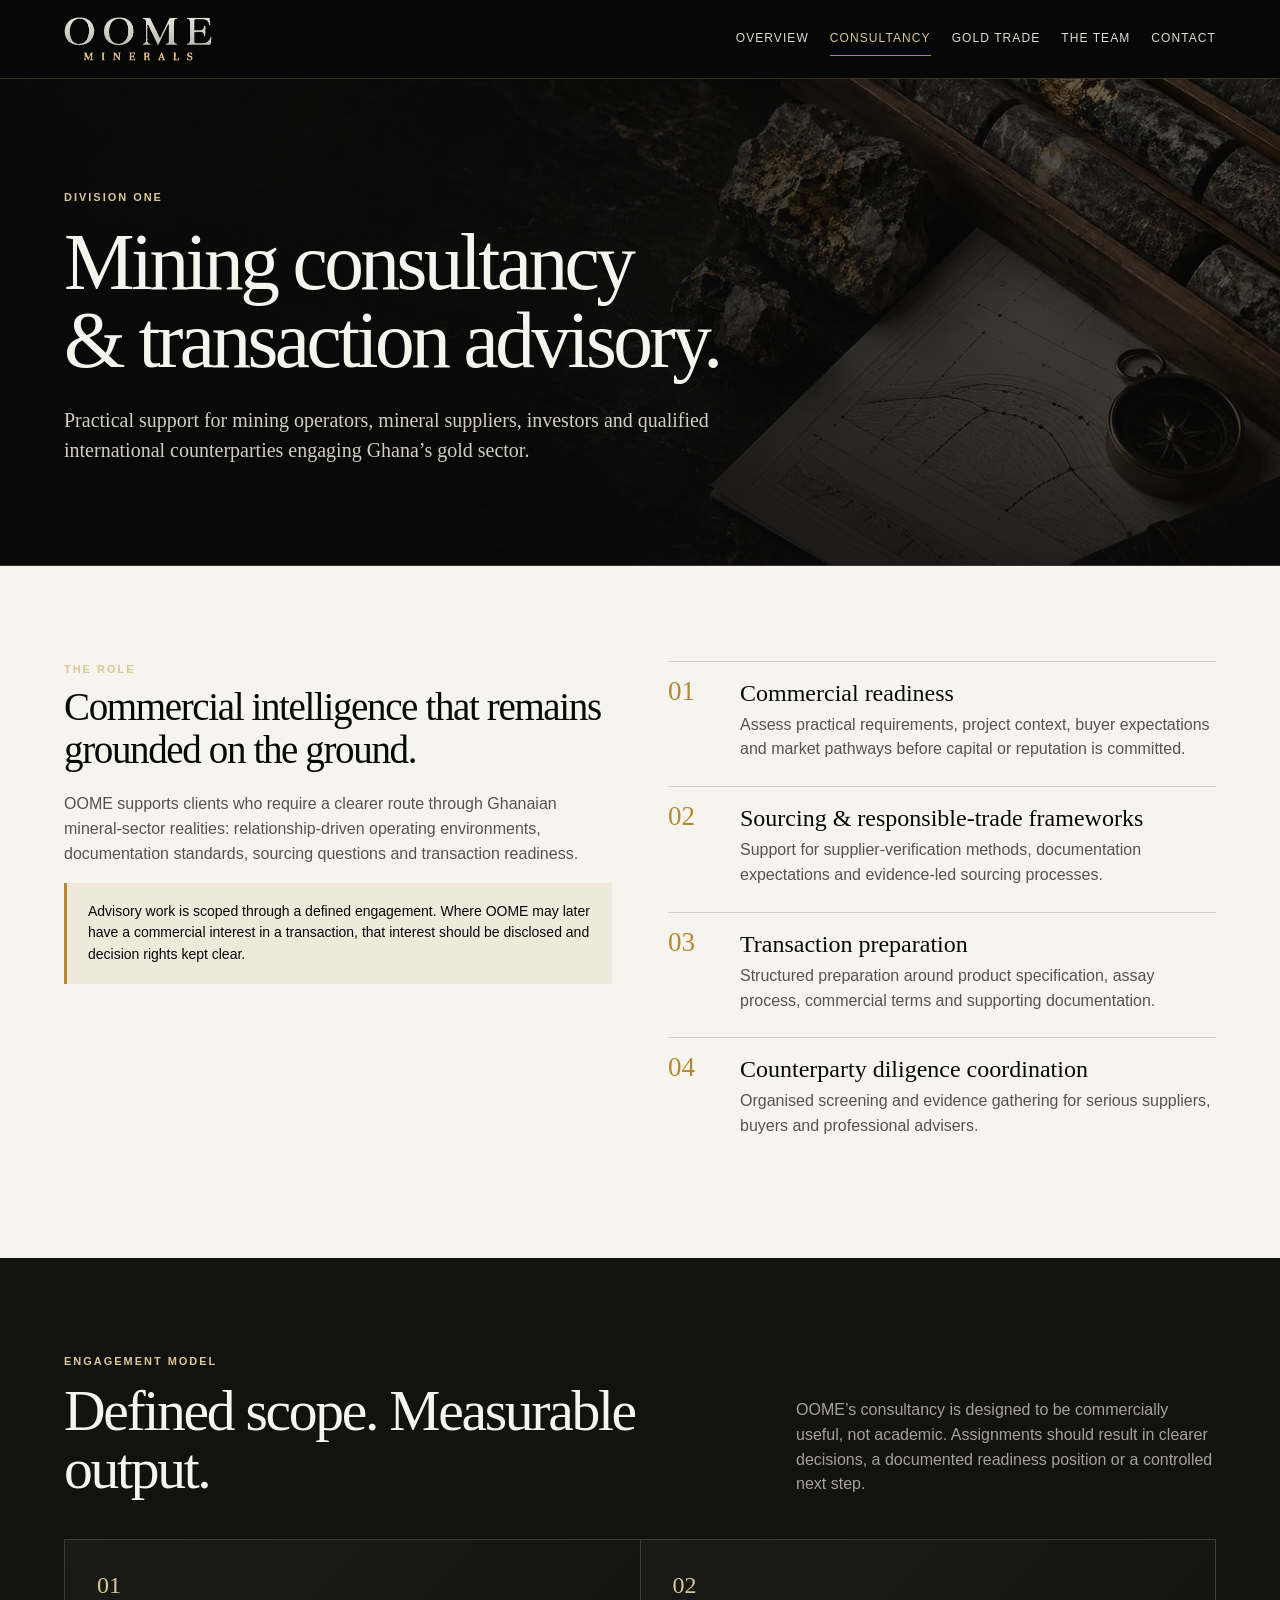
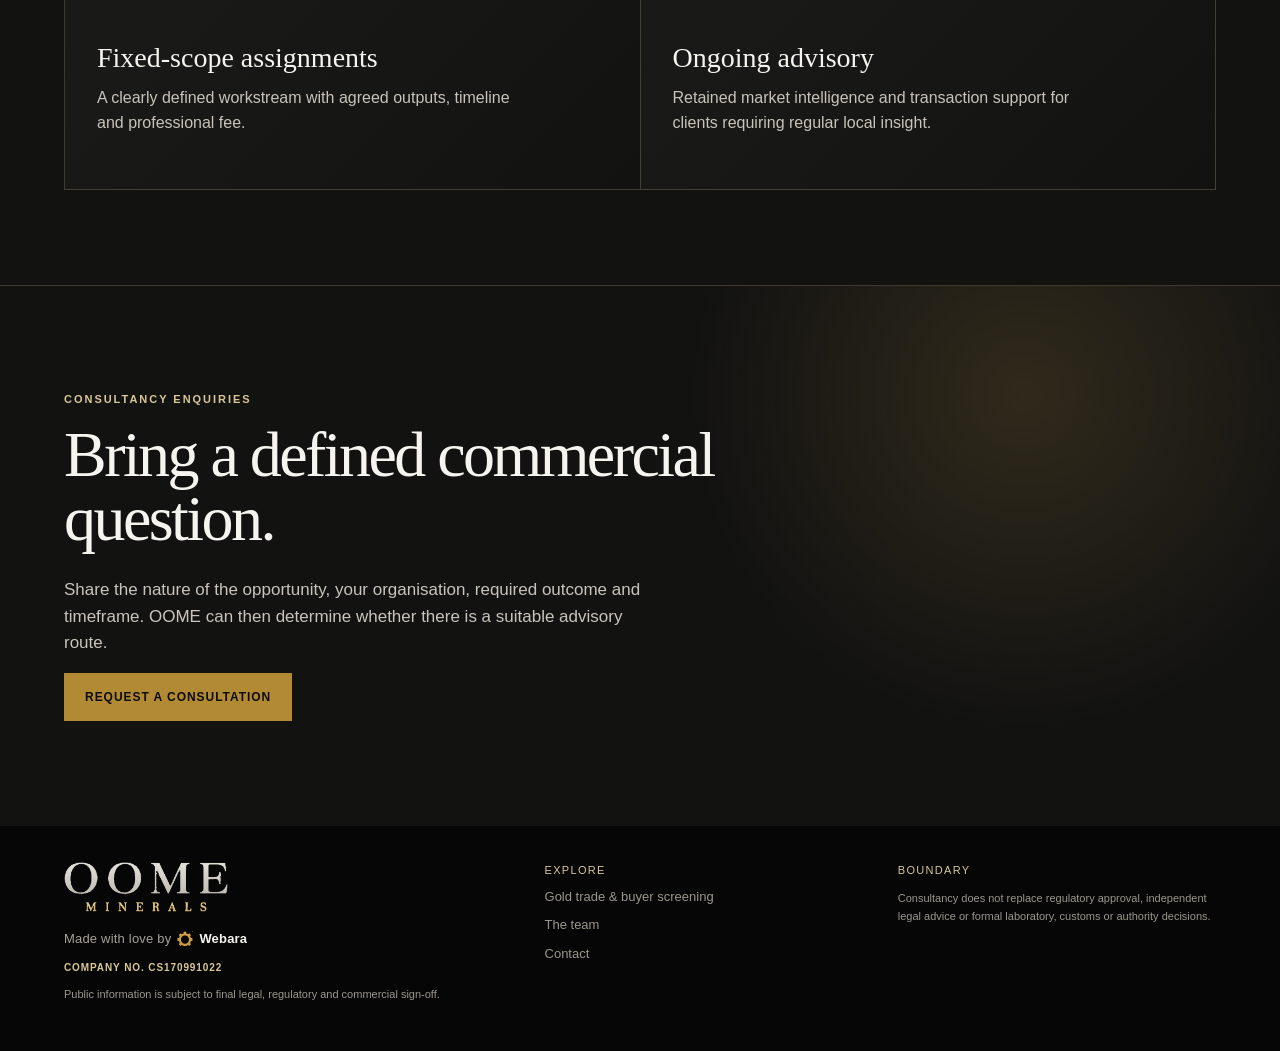
==== commit 8d68dd12: "feat: add company number to footer" ====
--- a/consultancy.html
+++ b/consultancy.html
@@ -1 +1 @@
-<!doctype html><html lang="en"><head><meta charset="utf-8"><meta name="viewport" content="width=device-width,initial-scale=1"><link rel="preload" as="image" href="assets/oome-hero-consultancy.avif" type="image/avif" fetchpriority="high"><title>Mining Consultancy & Transaction Advisory | OOME Minerals | Ghana</title><link rel="stylesheet" href="style.css?v=20260919-footer-credit"><meta name="description" content="Mining consultancy and transaction advisory from Accra, Ghana: commercial readiness, sourcing frameworks, transaction preparation and counterparty diligence coordination."><meta name="robots" content="index,follow"><link rel="canonical" href="https://oome-minerals.vercel.app/consultancy.html"><meta property="og:type" content="website"><meta property="og:site_name" content="OOME Minerals"><meta property="og:title" content="Mining Consultancy & Transaction Advisory | OOME Minerals | Ghana"><meta property="og:description" content="Mining consultancy and transaction advisory from Accra, Ghana: commercial readiness, sourcing frameworks, transaction preparation and counterparty diligence coordination."><meta property="og:url" content="https://oome-minerals.vercel.app/consultancy.html"><meta property="og:image" content="https://oome-minerals.vercel.app/assets/oome-og-image.jpg"><meta property="og:image:width" content="1200"><meta property="og:image:height" content="630"><meta property="og:locale" content="en_GB"><meta name="twitter:card" content="summary_large_image"><meta name="twitter:title" content="Mining Consultancy & Transaction Advisory | OOME Minerals | Ghana"><meta name="twitter:description" content="Mining consultancy and transaction advisory from Accra, Ghana: commercial readiness, sourcing frameworks, transaction preparation and counterparty diligence coordination."><meta name="twitter:image" content="https://oome-minerals.vercel.app/assets/oome-og-image.jpg"><link rel="icon" type="image/png" href="assets/favicon-32.png?v=20260918-oomeicon"><link rel="apple-touch-icon" href="assets/apple-touch-icon.png"><link rel="manifest" href="site.webmanifest"></head><body><header class="site-nav"><div class="nav-inner"><a class="brand" href="index.html"><img src="assets/oome-wordmark-header-clean.png" alt="OOME Minerals" width="1170" height="353"></a><button class="menu-button" aria-label="Open menu" aria-expanded="false">☰</button><nav class="nav-links"><a href="index.html">Overview</a><a class="active" href="consultancy.html">Consultancy</a><a href="gold-trade.html">Gold Trade</a><a href="team.html">The Team</a><a href="contact.html">Contact</a></nav></div></header><main><section class="page-hero has-video hero-consultancy"><video autoplay muted loop playsinline preload="none" width="1280" height="720" aria-hidden="true" poster="assets/oome-hero-consultancy.avif"><source src="assets/oome-hero-consultancy.mp4" type="video/mp4"></video><div class="wrap"><div class="eyebrow">Division one</div><h1>Mining consultancy<br>& transaction advisory.</h1><p>Practical support for mining operators, mineral suppliers, investors and qualified international counterparties engaging Ghana’s gold sector.</p></div></section><section class="content"><div class="wrap columns"><div><div class="eyebrow">The role</div><h2>Commercial intelligence that remains grounded on the ground.</h2><p>OOME supports clients who require a clearer route through Ghanaian mineral-sector realities: relationship-driven operating environments, documentation standards, sourcing questions and transaction readiness.</p><div class="notice">Advisory work is scoped through a defined engagement. Where OOME may later have a commercial interest in a transaction, that interest should be disclosed and decision rights kept clear.</div></div><div class="process"><div class="process-item"><h3>Commercial readiness</h3><p>Assess practical requirements, project context, buyer expectations and market pathways before capital or reputation is committed.</p></div><div class="process-item"><h3>Sourcing & responsible-trade frameworks</h3><p>Support for supplier-verification methods, documentation expectations and evidence-led sourcing processes.</p></div><div class="process-item"><h3>Transaction preparation</h3><p>Structured preparation around product specification, assay process, commercial terms and supporting documentation.</p></div><div class="process-item"><h3>Counterparty diligence coordination</h3><p>Organised screening and evidence gathering for serious suppliers, buyers and professional advisers.</p></div></div></div></section><section class="content dark"><div class="wrap"><div class="section-head"><div><div class="eyebrow">Engagement model</div><h2 class="section-title">Defined scope. Measurable output.</h2></div><p>OOME’s consultancy is designed to be commercially useful, not academic. Assignments should result in clearer decisions, a documented readiness position or a controlled next step.</p></div><div class="cards"><article class="card"><div class="num">01</div><h3>Fixed-scope assignments</h3><p>A clearly defined workstream with agreed outputs, timeline and professional fee.</p></article><article class="card"><div class="num">02</div><h3>Ongoing advisory</h3><p>Retained market intelligence and transaction support for clients requiring regular local insight.</p></article></div></div></section><section class="cta"><div class="wrap"><div class="eyebrow">Consultancy enquiries</div><h2>Bring a defined commercial question.</h2><p>Share the nature of the opportunity, your organisation, required outcome and timeframe. OOME can then determine whether there is a suitable advisory route.</p><a class="button primary" href="contact.html">Request a consultation</a></div></section></main><footer class="site-footer"><div class="wrap footer-grid"><div><img class="footer-logo" src="assets/oome-wordmark-header-clean.png" alt="OOME Minerals" width="1170" height="353" loading="lazy" decoding="async"><a class="webara-credit" href="https://www.webarastudio.com/" target="_blank" rel="noopener noreferrer" aria-label="Made with love by Webara Studio"><span>Made with love by</span><img src="assets/webara-studio-mark.png" alt="" width="16" height="16"><strong>Webara</strong></a><p class="legal">Public information is subject to final legal, regulatory and commercial sign-off.</p></div><div><div class="footer-title">Explore</div><a href="gold-trade.html">Gold trade & buyer screening</a><a href="team.html">The team</a><a href="contact.html">Contact</a></div><div><div class="footer-title">Boundary</div><p class="legal">Consultancy does not replace regulatory approval, independent legal advice or formal laboratory, customs or authority decisions.</p></div></div></footer><script src="script.js?v=20260919-secondary-heroes"></script></body></html>+<!doctype html><html lang="en"><head><meta charset="utf-8"><meta name="viewport" content="width=device-width,initial-scale=1"><link rel="preload" as="image" href="assets/oome-hero-consultancy.avif" type="image/avif" fetchpriority="high"><title>Mining Consultancy & Transaction Advisory | OOME Minerals | Ghana</title><link rel="stylesheet" href="style.css?v=20260919-footer-company"><meta name="description" content="Mining consultancy and transaction advisory from Accra, Ghana: commercial readiness, sourcing frameworks, transaction preparation and counterparty diligence coordination."><meta name="robots" content="index,follow"><link rel="canonical" href="https://www.oomeminerals.com/consultancy.html"><meta property="og:type" content="website"><meta property="og:site_name" content="OOME Minerals"><meta property="og:title" content="Mining Consultancy & Transaction Advisory | OOME Minerals | Ghana"><meta property="og:description" content="Mining consultancy and transaction advisory from Accra, Ghana: commercial readiness, sourcing frameworks, transaction preparation and counterparty diligence coordination."><meta property="og:url" content="https://www.oomeminerals.com/consultancy.html"><meta property="og:image" content="https://www.oomeminerals.com/assets/oome-og-image.jpg"><meta property="og:image:width" content="1200"><meta property="og:image:height" content="630"><meta property="og:locale" content="en_GB"><meta name="twitter:card" content="summary_large_image"><meta name="twitter:title" content="Mining Consultancy & Transaction Advisory | OOME Minerals | Ghana"><meta name="twitter:description" content="Mining consultancy and transaction advisory from Accra, Ghana: commercial readiness, sourcing frameworks, transaction preparation and counterparty diligence coordination."><meta name="twitter:image" content="https://www.oomeminerals.com/assets/oome-og-image.jpg"><link rel="icon" type="image/png" href="assets/favicon-32.png?v=20260918-oomeicon"><link rel="apple-touch-icon" href="assets/apple-touch-icon.png"><link rel="manifest" href="site.webmanifest"></head><body><header class="site-nav"><div class="nav-inner"><a class="brand" href="index.html"><img src="assets/oome-wordmark-header-clean.png" alt="OOME Minerals" width="1170" height="353"></a><button class="menu-button" aria-label="Open menu" aria-expanded="false">☰</button><nav class="nav-links"><a href="index.html">Overview</a><a class="active" href="consultancy.html">Consultancy</a><a href="gold-trade.html">Gold Trade</a><a href="team.html">The Team</a><a href="contact.html">Contact</a></nav></div></header><main><section class="page-hero has-video hero-consultancy"><video autoplay muted loop playsinline preload="none" width="1280" height="720" aria-hidden="true" poster="assets/oome-hero-consultancy.avif"><source src="assets/oome-hero-consultancy.mp4" type="video/mp4"></video><div class="wrap"><div class="eyebrow">Division one</div><h1>Mining consultancy<br>& transaction advisory.</h1><p>Practical support for mining operators, mineral suppliers, investors and qualified international counterparties engaging Ghana’s gold sector.</p></div></section><section class="content"><div class="wrap columns"><div><div class="eyebrow">The role</div><h2>Commercial intelligence that remains grounded on the ground.</h2><p>OOME supports clients who require a clearer route through Ghanaian mineral-sector realities: relationship-driven operating environments, documentation standards, sourcing questions and transaction readiness.</p><div class="notice">Advisory work is scoped through a defined engagement. Where OOME may later have a commercial interest in a transaction, that interest should be disclosed and decision rights kept clear.</div></div><div class="process"><div class="process-item"><h3>Commercial readiness</h3><p>Assess practical requirements, project context, buyer expectations and market pathways before capital or reputation is committed.</p></div><div class="process-item"><h3>Sourcing & responsible-trade frameworks</h3><p>Support for supplier-verification methods, documentation expectations and evidence-led sourcing processes.</p></div><div class="process-item"><h3>Transaction preparation</h3><p>Structured preparation around product specification, assay process, commercial terms and supporting documentation.</p></div><div class="process-item"><h3>Counterparty diligence coordination</h3><p>Organised screening and evidence gathering for serious suppliers, buyers and professional advisers.</p></div></div></div></section><section class="content dark"><div class="wrap"><div class="section-head"><div><div class="eyebrow">Engagement model</div><h2 class="section-title">Defined scope. Measurable output.</h2></div><p>OOME’s consultancy is designed to be commercially useful, not academic. Assignments should result in clearer decisions, a documented readiness position or a controlled next step.</p></div><div class="cards"><article class="card"><div class="num">01</div><h3>Fixed-scope assignments</h3><p>A clearly defined workstream with agreed outputs, timeline and professional fee.</p></article><article class="card"><div class="num">02</div><h3>Ongoing advisory</h3><p>Retained market intelligence and transaction support for clients requiring regular local insight.</p></article></div></div></section><section class="cta"><div class="wrap"><div class="eyebrow">Consultancy enquiries</div><h2>Bring a defined commercial question.</h2><p>Share the nature of the opportunity, your organisation, required outcome and timeframe. OOME can then determine whether there is a suitable advisory route.</p><a class="button primary" href="contact.html">Request a consultation</a></div></section></main><footer class="site-footer"><div class="wrap footer-grid"><div><img class="footer-logo" src="assets/oome-wordmark-header-clean.png" alt="OOME Minerals" width="1170" height="353" loading="lazy" decoding="async"><a class="webara-credit" href="https://www.webarastudio.com/" target="_blank" rel="noopener noreferrer" aria-label="Made with love by Webara Studio"><span>Made with love by</span><img src="assets/webara-studio-mark.png" alt="" width="16" height="16"><strong>Webara</strong></a><p class="company-number">Company No. CS170991022</p><p class="legal">Public information is subject to final legal, regulatory and commercial sign-off.</p></div><div><div class="footer-title">Explore</div><a href="gold-trade.html">Gold trade & buyer screening</a><a href="team.html">The team</a><a href="contact.html">Contact</a></div><div><div class="footer-title">Boundary</div><p class="legal">Consultancy does not replace regulatory approval, independent legal advice or formal laboratory, customs or authority decisions.</p></div></div></footer><script src="script.js?v=20260919-secondary-heroes"></script></body></html>
--- a/style.css
+++ b/style.css
@@ -1,4 +1,4 @@
-:root{--ink:#080808;--coal:#121211;--panel:#191917;--paper:#f6f4ee;--gold:#b38a34;--gold-light:#d9c798;--muted:#a6a297;--line:rgba(217,199,152,.22);--max:1200px}*{box-sizing:border-box}html{scroll-behavior:smooth}body{margin:0;background:var(--ink);color:var(--paper);font-family:Arial,Helvetica,sans-serif;line-height:1.55}a{color:inherit;text-decoration:none}.site-nav{position:sticky;top:0;z-index:20;background:rgba(8,8,8,.84);backdrop-filter:blur(16px);border-bottom:1px solid var(--line)}.nav-inner{height:78px;max-width:var(--max);margin:auto;padding:0 24px;display:flex;justify-content:space-between;align-items:center;gap:24px}.brand{display:flex;align-items:center;min-width:150px}.brand img{width:148px;height:auto}.nav-links{display:flex;align-items:center;gap:21px;color:#dedbd3;font-size:12px;letter-spacing:.09em;text-transform:uppercase}.nav-links a{padding:7px 0;border-bottom:1px solid transparent}.nav-links a:hover,.nav-links a.active{color:var(--gold-light);border-color:var(--gold)}.menu-button{display:none;background:none;border:0;color:var(--paper);font-size:23px}.wrap{max-width:var(--max);margin:auto;padding:0 24px}.eyebrow{color:var(--gold-light);font-size:11px;letter-spacing:.18em;text-transform:uppercase;font-weight:bold}.hero{min-height:710px;position:relative;display:flex;align-items:end;overflow:hidden;border-bottom:1px solid var(--line)}.hero video{position:absolute;inset:0;width:100%;height:100%;object-fit:cover;opacity:.64}.hero:after{content:"";position:absolute;inset:0;background:linear-gradient(90deg,rgba(8,8,8,.94) 0%,rgba(8,8,8,.70) 43%,rgba(8,8,8,.16) 100%),linear-gradient(0deg,rgba(8,8,8,.85),transparent 55%)}.hero-content{position:relative;z-index:1;width:min(760px,100%);padding:110px 0 92px}.hero h1,.page-hero h1{font-family:Georgia,'Times New Roman',serif;font-size:clamp(46px,6.2vw,88px);font-weight:400;line-height:.98;letter-spacing:-.045em;margin:18px 0 25px}.hero h1 em{font-style:normal;color:var(--gold-light)}.lede{max-width:610px;font-size:18px;color:#dedbd4;margin:0 0 33px}.actions{display:flex;gap:13px;flex-wrap:wrap}.button{display:inline-flex;align-items:center;justify-content:center;min-height:48px;padding:0 20px;border:1px solid var(--gold);font-size:12px;font-weight:bold;letter-spacing:.08em;text-transform:uppercase;transition:.2s}.button.primary{background:var(--gold);color:#0c0c0b}.button:hover{transform:translateY(-2px);background:var(--gold-light);color:#111}.hero-note{position:absolute;z-index:2;right:28px;bottom:25px;color:#ccc6b7;font-size:10px;letter-spacing:.08em;text-transform:uppercase}.statement{padding:122px 0;background:var(--paper);color:var(--ink)}.statement-grid{display:grid;grid-template-columns:1fr 1.35fr;gap:70px}.statement h2,.section-title{font:400 clamp(36px,4.5vw,58px)/1 Georgia,serif;letter-spacing:-.04em;margin:12px 0 0}.statement p{font:400 22px/1.45 Georgia,serif;margin:0}.statement p strong{color:#846526;font-weight:400}.capabilities,.principles{padding:110px 0}.section-head{display:flex;justify-content:space-between;gap:40px;align-items:end;margin-bottom:42px}.section-head p{color:var(--muted);max-width:420px;margin:0}.cards{display:grid;grid-template-columns:repeat(2,1fr);border-top:1px solid var(--line);border-left:1px solid var(--line)}.card{min-height:250px;padding:32px;border-right:1px solid var(--line);border-bottom:1px solid var(--line);background:linear-gradient(135deg,rgba(255,255,255,.035),transparent)}.card .num{color:var(--gold-light);font:24px Georgia,serif}.card h3{font:400 28px/1.1 Georgia,serif;margin:44px 0 12px}.card p{color:#c8c4ba;margin:0;max-width:430px}.band{background:#e8e2d5;color:var(--ink);padding:95px 0}.band-grid{display:grid;grid-template-columns:1fr 1fr;gap:55px}.band h2{font:400 48px/1 Georgia,serif;letter-spacing:-.04em;margin:12px 0}.list{list-style:none;padding:0;margin:0}.list li{border-top:1px solid rgba(20,19,17,.18);padding:19px 0 19px 30px;position:relative}.list li:before{content:'—';position:absolute;left:0;color:var(--gold);font-weight:bold}.cta{padding:105px 0;border-top:1px solid var(--line);background:radial-gradient(circle at 80% 20%,#302a1b 0,transparent 30%),var(--coal)}.cta h2{font:400 clamp(42px,5vw,68px)/1 Georgia,serif;letter-spacing:-.04em;max-width:800px;margin:15px 0 26px}.cta p{color:#c9c5bc;max-width:600px;font-size:17px}.site-footer{padding:36px 0;background:#060606;color:#9b978c}.footer-grid{display:grid;grid-template-columns:1.4fr 1fr 1fr;gap:35px}.footer-logo{display:block;width:164px;height:auto;background:transparent;padding:0;margin-bottom:14px;object-fit:contain}.webara-credit{display:inline-flex!important;align-items:center;gap:6px;margin:0 0 13px!important;color:var(--muted);font-size:11px;line-height:1.2;letter-spacing:.015em;transition:color .2s ease}.webara-credit:hover,.webara-credit:focus-visible{color:var(--gold-light)}.webara-credit img{width:16px;height:16px;object-fit:contain;flex:none}.webara-credit strong{font-weight:600;color:var(--paper)}.footer-title{color:var(--gold-light);font-size:11px;letter-spacing:.12em;text-transform:uppercase}.footer-grid a{display:block;margin:8px 0;font-size:13px}.legal{font-size:11px;line-height:1.6;max-width:460px}.page-hero{padding:110px 0 80px;background:linear-gradient(125deg,#17140f,#080808 64%);border-bottom:1px solid var(--line)}.page-hero.has-video{position:relative;isolation:isolate;overflow:hidden;background:#0b0b0a}.page-hero.has-video video{position:absolute;inset:0;z-index:0;width:100%;height:100%;object-fit:cover;opacity:.55}.page-hero.has-video:before{content:"";position:absolute;inset:0;z-index:1;background:linear-gradient(90deg,rgba(8,8,8,.93) 0%,rgba(8,8,8,.72) 45%,rgba(8,8,8,.20) 100%),linear-gradient(0deg,rgba(8,8,8,.56),transparent 58%)}.page-hero.has-video .wrap{position:relative;z-index:2}.page-hero p{font:20px/1.5 Georgia,serif;color:#d2cec4;max-width:680px}.content{padding:95px 0;background:var(--paper);color:var(--ink)}.content.dark{background:var(--coal);color:var(--paper)}.columns{display:grid;grid-template-columns:1fr 1fr;gap:56px}.columns h2{font:400 39px/1.1 Georgia,serif;letter-spacing:-.035em;margin:8px 0 21px}.columns p{color:#57534b}.dark .columns p{color:#c7c3b9}.process{counter-reset:steps}.process-item{position:relative;padding:18px 0 24px 72px;border-top:1px solid rgba(20,20,20,.16);counter-increment:steps}.dark .process-item{border-color:var(--line)}.process-item:before{content:'0' counter(steps);position:absolute;left:0;top:14px;color:var(--gold);font:27px Georgia,serif}.process-item h3{font:400 24px Georgia,serif;margin:0 0 6px}.process-item p{margin:0}.notice{border-left:3px solid var(--gold);padding:18px 21px;background:rgba(179,138,52,.1);font-size:14px}.role{padding:26px 0;border-top:1px solid rgba(20,20,20,.16)}.role h3{font:400 27px Georgia,serif;margin:0 0 4px}.role p{margin:0}.form{display:grid;grid-template-columns:1fr 1fr;gap:17px}.field{display:flex;flex-direction:column;gap:7px}.field.full{grid-column:1/-1}.field label{font-size:11px;letter-spacing:.1em;text-transform:uppercase;color:#605b52}.field input,.field select,.field textarea{border:1px solid #cfc8ba;background:#fff;padding:13px;font:15px Arial;color:#201f1c;border-radius:0}.field textarea{min-height:150px}.form-status{display:none;padding:15px;background:#e9e2d3;border-left:3px solid var(--gold);font-size:14px}.form-status.show{display:block}@media (max-width:900px) and (min-width:761px){.columns{grid-template-columns:1fr;gap:38px}.form{max-width:650px}.columns>*{min-width:0}}@media(max-width:760px){.nav-inner{height:67px}.menu-button{display:block}.nav-links{display:none;position:absolute;top:67px;left:0;right:0;padding:16px 24px 24px;background:#0a0a0a;border-bottom:1px solid var(--line);flex-direction:column;align-items:flex-start}.nav-links.open{display:flex}.hero{min-height:670px}.hero-content{padding:100px 0 62px}.hero h1,.page-hero h1{font-size:50px}.hero-note{right:18px;bottom:15px;font-size:8px}.statement,.capabilities,.principles,.content{padding:72px 0}.statement-grid,.band-grid,.columns,.footer-grid{grid-template-columns:1fr;gap:30px}.statement p{font-size:20px}.section-head{display:block}.section-head p{margin-top:16px}.cards{grid-template-columns:1fr}.card{min-height:210px}.page-hero{padding:76px 0 57px}.page-hero p{font-size:18px}.form{grid-template-columns:1fr}.field.full{grid-column:auto}.footer-grid{gap:22px}.brand img{width:135px}.lede{font-size:16px}.cta h2{font-size:45px}}@media(prefers-reduced-motion:reduce){*{scroll-behavior:auto!important;transition:none!important}.hero video,.page-hero.has-video video{display:none}.hero{background:url('assets/oome-hero-mineral.avif') center/cover}.page-hero.hero-consultancy{background:linear-gradient(90deg,rgba(8,8,8,.93),rgba(8,8,8,.30)),image-set(url('assets/oome-hero-consultancy.avif') type('image/avif'),url('assets/oome-hero-consultancy.webp') type('image/webp')) center/cover}.page-hero.hero-gold-trade{background:linear-gradient(90deg,rgba(8,8,8,.93),rgba(8,8,8,.30)),image-set(url('assets/oome-hero-gold-trade.avif') type('image/avif'),url('assets/oome-hero-gold-trade.webp') type('image/webp')) center/cover}.page-hero.hero-team{background:linear-gradient(90deg,rgba(8,8,8,.93),rgba(8,8,8,.30)),image-set(url('assets/oome-hero-team.avif') type('image/avif'),url('assets/oome-hero-team.webp') type('image/webp')) center/cover}.page-hero.hero-contact{background:linear-gradient(90deg,rgba(8,8,8,.93),rgba(8,8,8,.30)),image-set(url('assets/oome-hero-contact.avif') type('image/avif'),url('assets/oome-hero-contact.webp') type('image/webp')) center/cover}}
+:root{--ink:#080808;--coal:#121211;--panel:#191917;--paper:#f6f4ee;--gold:#b38a34;--gold-light:#d9c798;--muted:#a6a297;--line:rgba(217,199,152,.22);--max:1200px}*{box-sizing:border-box}html{scroll-behavior:smooth}body{margin:0;background:var(--ink);color:var(--paper);font-family:Arial,Helvetica,sans-serif;line-height:1.55}a{color:inherit;text-decoration:none}.site-nav{position:sticky;top:0;z-index:20;background:rgba(8,8,8,.84);backdrop-filter:blur(16px);border-bottom:1px solid var(--line)}.nav-inner{height:78px;max-width:var(--max);margin:auto;padding:0 24px;display:flex;justify-content:space-between;align-items:center;gap:24px}.brand{display:flex;align-items:center;min-width:150px}.brand img{width:148px;height:auto}.nav-links{display:flex;align-items:center;gap:21px;color:#dedbd3;font-size:12px;letter-spacing:.09em;text-transform:uppercase}.nav-links a{padding:7px 0;border-bottom:1px solid transparent}.nav-links a:hover,.nav-links a.active{color:var(--gold-light);border-color:var(--gold)}.menu-button{display:none;background:none;border:0;color:var(--paper);font-size:23px}.wrap{max-width:var(--max);margin:auto;padding:0 24px}.eyebrow{color:var(--gold-light);font-size:11px;letter-spacing:.18em;text-transform:uppercase;font-weight:bold}.hero{min-height:710px;position:relative;display:flex;align-items:end;overflow:hidden;border-bottom:1px solid var(--line)}.hero video{position:absolute;inset:0;width:100%;height:100%;object-fit:cover;opacity:.64}.hero:after{content:"";position:absolute;inset:0;background:linear-gradient(90deg,rgba(8,8,8,.94) 0%,rgba(8,8,8,.70) 43%,rgba(8,8,8,.16) 100%),linear-gradient(0deg,rgba(8,8,8,.85),transparent 55%)}.hero-content{position:relative;z-index:1;width:min(760px,100%);padding:110px 0 92px}.hero h1,.page-hero h1{font-family:Georgia,'Times New Roman',serif;font-size:clamp(46px,6.2vw,88px);font-weight:400;line-height:.98;letter-spacing:-.045em;margin:18px 0 25px}.hero h1 em{font-style:normal;color:var(--gold-light)}.lede{max-width:610px;font-size:18px;color:#dedbd4;margin:0 0 33px}.actions{display:flex;gap:13px;flex-wrap:wrap}.button{display:inline-flex;align-items:center;justify-content:center;min-height:48px;padding:0 20px;border:1px solid var(--gold);font-size:12px;font-weight:bold;letter-spacing:.08em;text-transform:uppercase;transition:.2s}.button.primary{background:var(--gold);color:#0c0c0b}.button:hover{transform:translateY(-2px);background:var(--gold-light);color:#111}.hero-note{position:absolute;z-index:2;right:28px;bottom:25px;color:#ccc6b7;font-size:10px;letter-spacing:.08em;text-transform:uppercase}.statement{padding:122px 0;background:var(--paper);color:var(--ink)}.statement-grid{display:grid;grid-template-columns:1fr 1.35fr;gap:70px}.statement h2,.section-title{font:400 clamp(36px,4.5vw,58px)/1 Georgia,serif;letter-spacing:-.04em;margin:12px 0 0}.statement p{font:400 22px/1.45 Georgia,serif;margin:0}.statement p strong{color:#846526;font-weight:400}.capabilities,.principles{padding:110px 0}.section-head{display:flex;justify-content:space-between;gap:40px;align-items:end;margin-bottom:42px}.section-head p{color:var(--muted);max-width:420px;margin:0}.cards{display:grid;grid-template-columns:repeat(2,1fr);border-top:1px solid var(--line);border-left:1px solid var(--line)}.card{min-height:250px;padding:32px;border-right:1px solid var(--line);border-bottom:1px solid var(--line);background:linear-gradient(135deg,rgba(255,255,255,.035),transparent)}.card .num{color:var(--gold-light);font:24px Georgia,serif}.card h3{font:400 28px/1.1 Georgia,serif;margin:44px 0 12px}.card p{color:#c8c4ba;margin:0;max-width:430px}.band{background:#e8e2d5;color:var(--ink);padding:95px 0}.band-grid{display:grid;grid-template-columns:1fr 1fr;gap:55px}.band h2{font:400 48px/1 Georgia,serif;letter-spacing:-.04em;margin:12px 0}.list{list-style:none;padding:0;margin:0}.list li{border-top:1px solid rgba(20,19,17,.18);padding:19px 0 19px 30px;position:relative}.list li:before{content:'—';position:absolute;left:0;color:var(--gold);font-weight:bold}.cta{padding:105px 0;border-top:1px solid var(--line);background:radial-gradient(circle at 80% 20%,#302a1b 0,transparent 30%),var(--coal)}.cta h2{font:400 clamp(42px,5vw,68px)/1 Georgia,serif;letter-spacing:-.04em;max-width:800px;margin:15px 0 26px}.cta p{color:#c9c5bc;max-width:600px;font-size:17px}.site-footer{padding:36px 0;background:#060606;color:#9b978c}.footer-grid{display:grid;grid-template-columns:1.4fr 1fr 1fr;gap:35px}.footer-logo{display:block;width:164px;height:auto;background:transparent;padding:0;margin-bottom:14px;object-fit:contain}.webara-credit{display:inline-flex!important;align-items:center;gap:6px;margin:0 0 13px!important;color:var(--muted);font-size:11px;line-height:1.2;letter-spacing:.015em;transition:color .2s ease}.webara-credit:hover,.webara-credit:focus-visible{color:var(--gold-light)}.webara-credit img{width:16px;height:16px;object-fit:contain;flex:none}.webara-credit strong{font-weight:600;color:var(--paper)}.footer-title{color:var(--gold-light);font-size:11px;letter-spacing:.12em;text-transform:uppercase}.footer-grid a{display:block;margin:8px 0;font-size:13px}.company-number{margin:0 0 8px;color:var(--gold-light);font-size:10px;font-weight:700;letter-spacing:.09em;text-transform:uppercase}.legal{font-size:11px;line-height:1.6;max-width:460px}.page-hero{padding:110px 0 80px;background:linear-gradient(125deg,#17140f,#080808 64%);border-bottom:1px solid var(--line)}.page-hero.has-video{position:relative;isolation:isolate;overflow:hidden;background:#0b0b0a}.page-hero.has-video video{position:absolute;inset:0;z-index:0;width:100%;height:100%;object-fit:cover;opacity:.55}.page-hero.has-video:before{content:"";position:absolute;inset:0;z-index:1;background:linear-gradient(90deg,rgba(8,8,8,.93) 0%,rgba(8,8,8,.72) 45%,rgba(8,8,8,.20) 100%),linear-gradient(0deg,rgba(8,8,8,.56),transparent 58%)}.page-hero.has-video .wrap{position:relative;z-index:2}.page-hero p{font:20px/1.5 Georgia,serif;color:#d2cec4;max-width:680px}.content{padding:95px 0;background:var(--paper);color:var(--ink)}.content.dark{background:var(--coal);color:var(--paper)}.columns{display:grid;grid-template-columns:1fr 1fr;gap:56px}.columns h2{font:400 39px/1.1 Georgia,serif;letter-spacing:-.035em;margin:8px 0 21px}.columns p{color:#57534b}.dark .columns p{color:#c7c3b9}.process{counter-reset:steps}.process-item{position:relative;padding:18px 0 24px 72px;border-top:1px solid rgba(20,20,20,.16);counter-increment:steps}.dark .process-item{border-color:var(--line)}.process-item:before{content:'0' counter(steps);position:absolute;left:0;top:14px;color:var(--gold);font:27px Georgia,serif}.process-item h3{font:400 24px Georgia,serif;margin:0 0 6px}.process-item p{margin:0}.notice{border-left:3px solid var(--gold);padding:18px 21px;background:rgba(179,138,52,.1);font-size:14px}.role{padding:26px 0;border-top:1px solid rgba(20,20,20,.16)}.role h3{font:400 27px Georgia,serif;margin:0 0 4px}.role p{margin:0}.form{display:grid;grid-template-columns:1fr 1fr;gap:17px}.field{display:flex;flex-direction:column;gap:7px}.field.full{grid-column:1/-1}.field label{font-size:11px;letter-spacing:.1em;text-transform:uppercase;color:#605b52}.field input,.field select,.field textarea{border:1px solid #cfc8ba;background:#fff;padding:13px;font:15px Arial;color:#201f1c;border-radius:0}.field textarea{min-height:150px}.form-status{display:none;padding:15px;background:#e9e2d3;border-left:3px solid var(--gold);font-size:14px}.form-status.show{display:block}@media (max-width:900px) and (min-width:761px){.columns{grid-template-columns:1fr;gap:38px}.form{max-width:650px}.columns>*{min-width:0}}@media(max-width:760px){.nav-inner{height:67px}.menu-button{display:block}.nav-links{display:none;position:absolute;top:67px;left:0;right:0;padding:16px 24px 24px;background:#0a0a0a;border-bottom:1px solid var(--line);flex-direction:column;align-items:flex-start}.nav-links.open{display:flex}.hero{min-height:670px}.hero-content{padding:100px 0 62px}.hero h1,.page-hero h1{font-size:50px}.hero-note{right:18px;bottom:15px;font-size:8px}.statement,.capabilities,.principles,.content{padding:72px 0}.statement-grid,.band-grid,.columns,.footer-grid{grid-template-columns:1fr;gap:30px}.statement p{font-size:20px}.section-head{display:block}.section-head p{margin-top:16px}.cards{grid-template-columns:1fr}.card{min-height:210px}.page-hero{padding:76px 0 57px}.page-hero p{font-size:18px}.form{grid-template-columns:1fr}.field.full{grid-column:auto}.footer-grid{gap:22px}.brand img{width:135px}.lede{font-size:16px}.cta h2{font-size:45px}}@media(prefers-reduced-motion:reduce){*{scroll-behavior:auto!important;transition:none!important}.hero video,.page-hero.has-video video{display:none}.hero{background:url('assets/oome-hero-mineral.avif') center/cover}.page-hero.hero-consultancy{background:linear-gradient(90deg,rgba(8,8,8,.93),rgba(8,8,8,.30)),image-set(url('assets/oome-hero-consultancy.avif') type('image/avif'),url('assets/oome-hero-consultancy.webp') type('image/webp')) center/cover}.page-hero.hero-gold-trade{background:linear-gradient(90deg,rgba(8,8,8,.93),rgba(8,8,8,.30)),image-set(url('assets/oome-hero-gold-trade.avif') type('image/avif'),url('assets/oome-hero-gold-trade.webp') type('image/webp')) center/cover}.page-hero.hero-team{background:linear-gradient(90deg,rgba(8,8,8,.93),rgba(8,8,8,.30)),image-set(url('assets/oome-hero-team.avif') type('image/avif'),url('assets/oome-hero-team.webp') type('image/webp')) center/cover}.page-hero.hero-contact{background:linear-gradient(90deg,rgba(8,8,8,.93),rgba(8,8,8,.30)),image-set(url('assets/oome-hero-contact.avif') type('image/avif'),url('assets/oome-hero-contact.webp') type('image/webp')) center/cover}}
 
 /* One-time entrance — deliberately brief and decorative. */
 body.intro-active{overflow:hidden}.oome-intro{position:fixed;inset:0;z-index:100;display:grid;place-items:center;overflow:hidden;background:#070707;color:var(--paper);isolation:isolate}.oome-intro:before{content:"";position:absolute;inset:-30%;z-index:-2;background:radial-gradient(circle at 50% 50%,rgba(179,138,52,.22),transparent 17%),radial-gradient(circle at 62% 43%,rgba(217,199,152,.10),transparent 7%);animation:oome-intro-bloom 1.9s cubic-bezier(.2,.7,.2,1) both}.oome-intro:after{content:"";position:absolute;inset:0;z-index:-1;opacity:.45;background:linear-gradient(115deg,transparent 44%,rgba(217,199,152,.16) 50%,transparent 56%);transform:translateX(-120%);animation:oome-intro-flash 1.3s cubic-bezier(.16,.78,.25,1) .18s both}.oome-intro__halo{position:absolute;width:min(76vw,900px);aspect-ratio:1;border:1px solid rgba(217,199,152,.22);border-radius:50%;box-shadow:0 0 0 24px rgba(217,199,152,.025),0 0 100px rgba(179,138,52,.1);transform:scale(.78);opacity:0;animation:oome-intro-orbit 1.1s cubic-bezier(.2,.8,.2,1) .12s forwards}.oome-intro__brand{position:relative;width:min(77vw,500px);text-align:center;opacity:0;transform:translateY(14px);animation:oome-intro-brand .75s cubic-bezier(.16,.8,.24,1) .33s forwards}.oome-intro__brand img{width:100%;height:auto;filter:drop-shadow(0 10px 24px rgba(0,0,0,.35))}.oome-intro__brand span{display:block;width:0;height:1px;margin:18px auto 14px;background:var(--gold-light);animation:oome-intro-rule .62s ease .72s forwards}.oome-intro__brand p{margin:0;color:rgba(246,244,238,.75);font-size:10px;font-weight:700;letter-spacing:.18em;text-transform:uppercase;opacity:0;animation:oome-fade .5s ease .98s forwards}.oome-intro.is-exiting{animation:oome-intro-out .68s cubic-bezier(.55,0,1,.45) forwards;pointer-events:none}@keyframes oome-intro-bloom{0%{transform:scale(.7);opacity:0}100%{transform:scale(1);opacity:1}}@keyframes oome-intro-flash{0%{transform:translateX(-120%)}100%{transform:translateX(120%)}}@keyframes oome-intro-orbit{to{transform:scale(1);opacity:1}}@keyframes oome-intro-brand{to{opacity:1;transform:translateY(0)}}@keyframes oome-intro-rule{to{width:74%}}@keyframes oome-intro-out{to{opacity:0;visibility:hidden}}@media(max-width:760px){.oome-intro__brand{width:min(82vw,400px)}.oome-intro__brand p{font-size:8px;letter-spacing:.14em}}@media(prefers-reduced-motion:reduce){.oome-intro{display:none!important}}
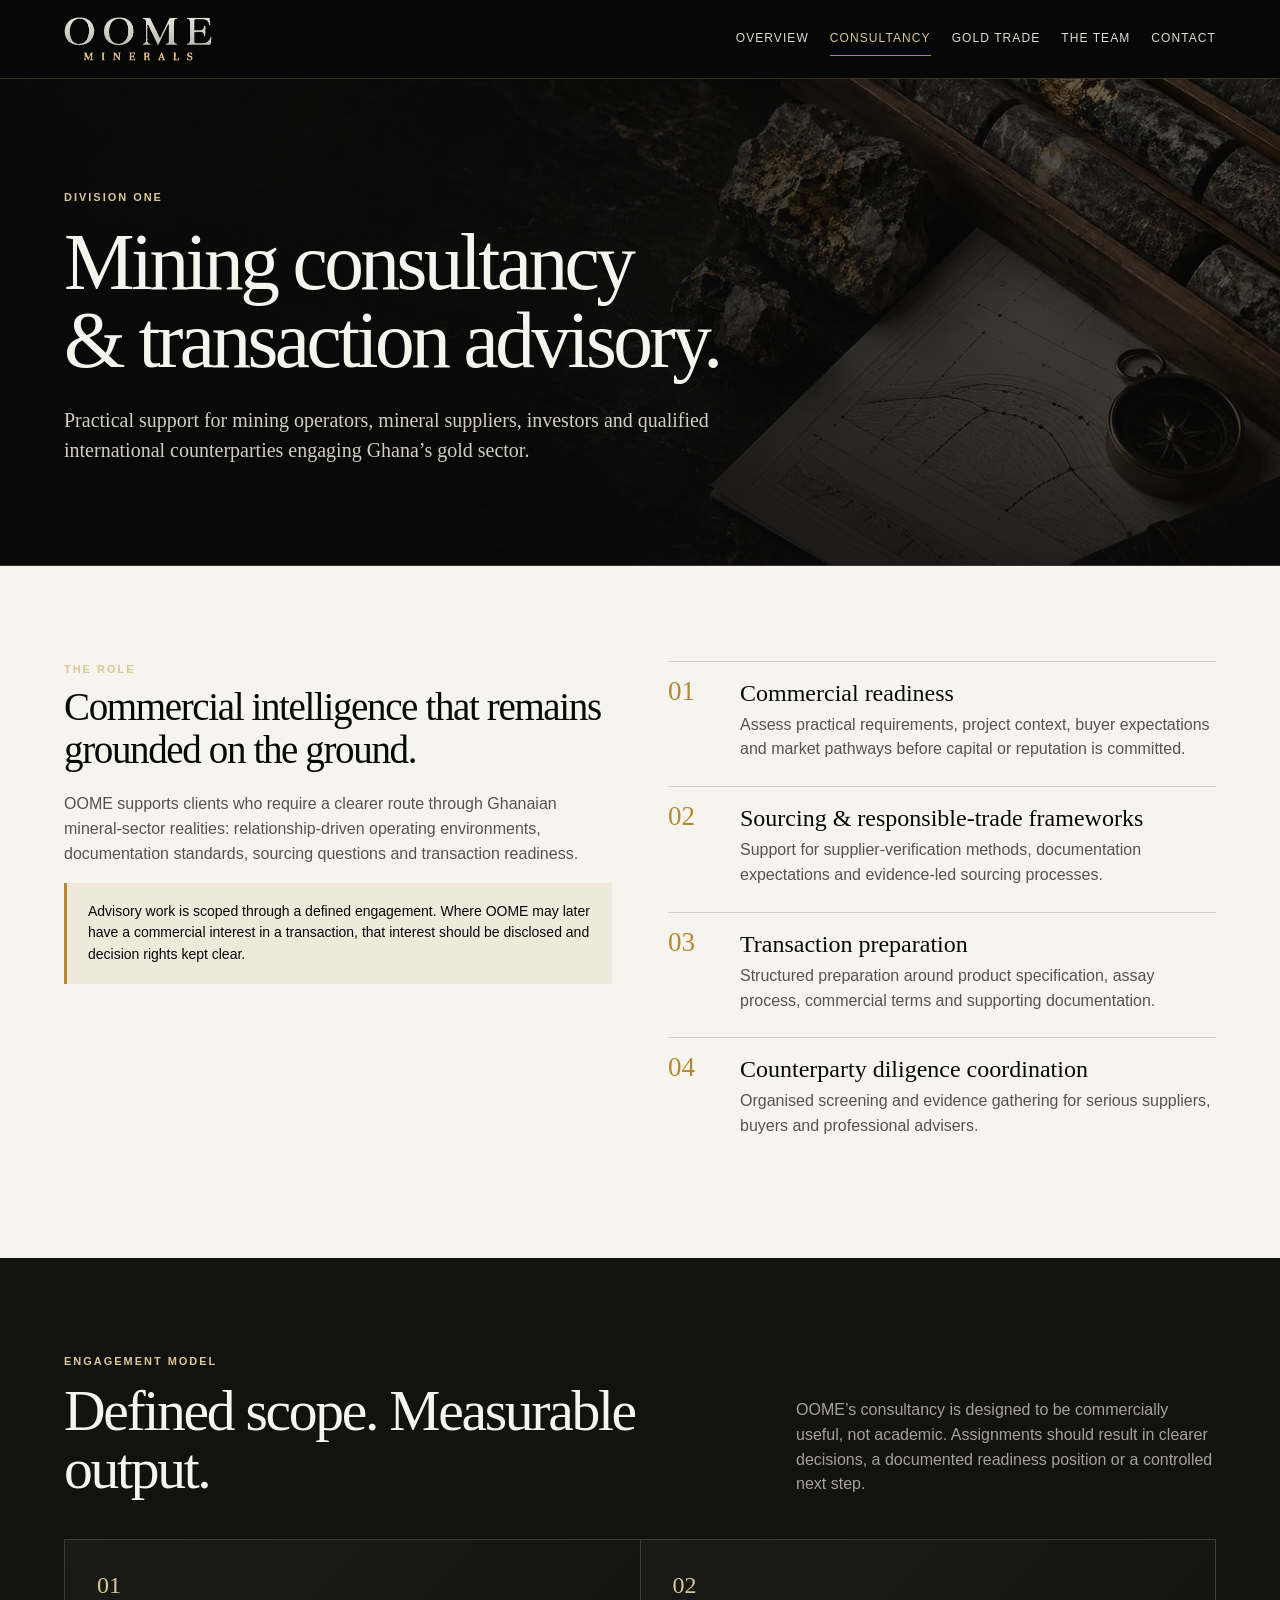
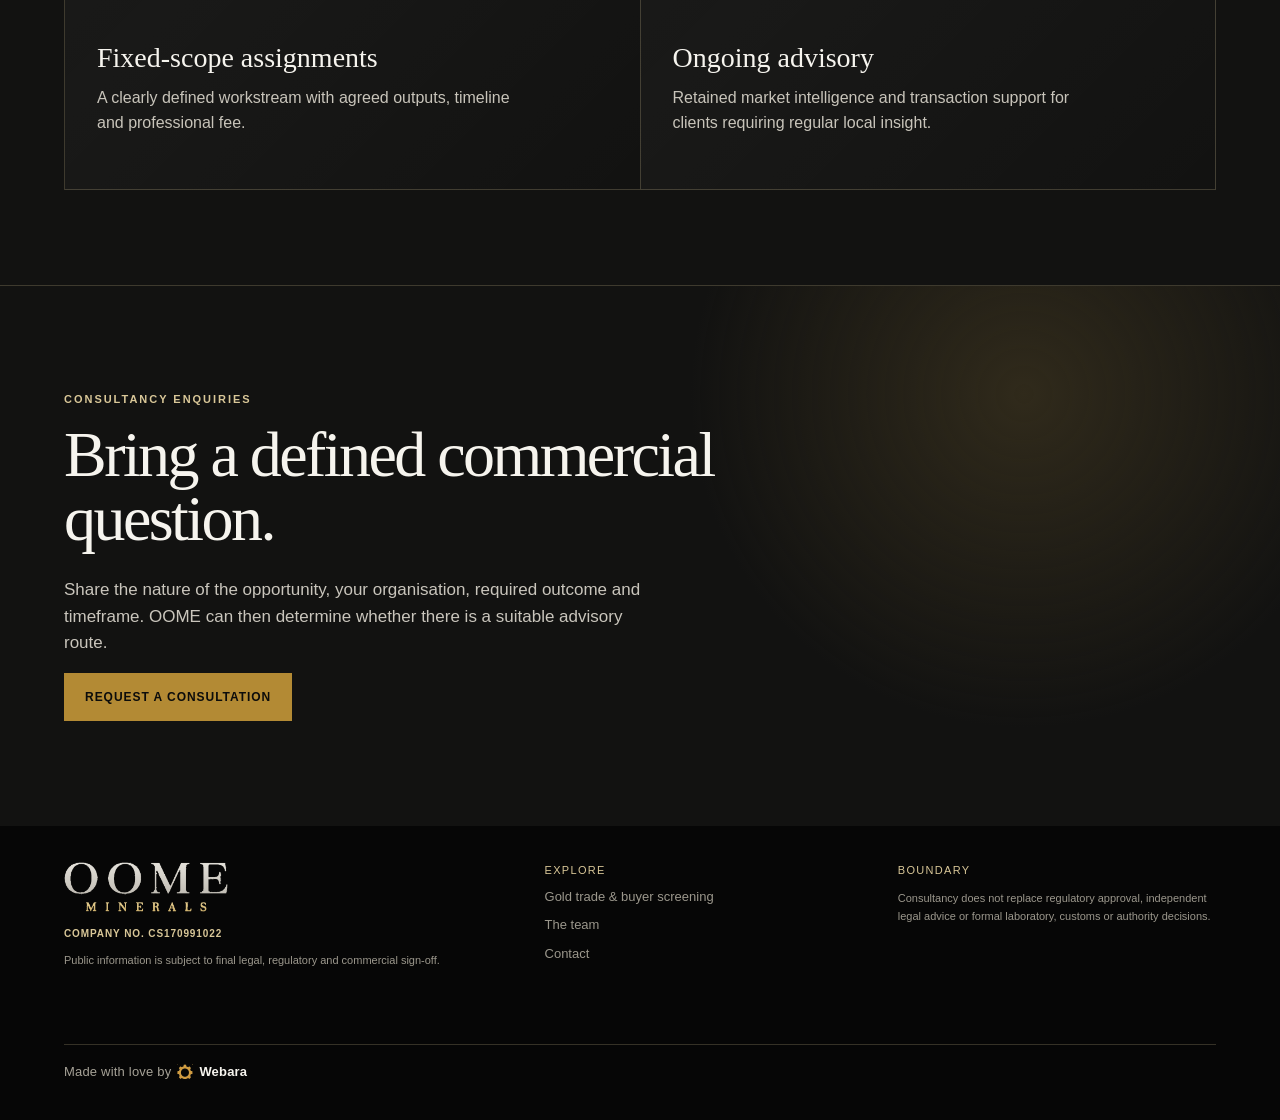
==== commit 105afd10: "fix: separate Webara footer credit" ====
--- a/consultancy.html
+++ b/consultancy.html
@@ -1 +1 @@
-<!doctype html><html lang="en"><head><meta charset="utf-8"><meta name="viewport" content="width=device-width,initial-scale=1"><link rel="preload" as="image" href="assets/oome-hero-consultancy.avif" type="image/avif" fetchpriority="high"><title>Mining Consultancy & Transaction Advisory | OOME Minerals | Ghana</title><link rel="stylesheet" href="style.css?v=20260919-footer-company"><meta name="description" content="Mining consultancy and transaction advisory from Accra, Ghana: commercial readiness, sourcing frameworks, transaction preparation and counterparty diligence coordination."><meta name="robots" content="index,follow"><link rel="canonical" href="https://www.oomeminerals.com/consultancy.html"><meta property="og:type" content="website"><meta property="og:site_name" content="OOME Minerals"><meta property="og:title" content="Mining Consultancy & Transaction Advisory | OOME Minerals | Ghana"><meta property="og:description" content="Mining consultancy and transaction advisory from Accra, Ghana: commercial readiness, sourcing frameworks, transaction preparation and counterparty diligence coordination."><meta property="og:url" content="https://www.oomeminerals.com/consultancy.html"><meta property="og:image" content="https://www.oomeminerals.com/assets/oome-og-image.jpg"><meta property="og:image:width" content="1200"><meta property="og:image:height" content="630"><meta property="og:locale" content="en_GB"><meta name="twitter:card" content="summary_large_image"><meta name="twitter:title" content="Mining Consultancy & Transaction Advisory | OOME Minerals | Ghana"><meta name="twitter:description" content="Mining consultancy and transaction advisory from Accra, Ghana: commercial readiness, sourcing frameworks, transaction preparation and counterparty diligence coordination."><meta name="twitter:image" content="https://www.oomeminerals.com/assets/oome-og-image.jpg"><link rel="icon" type="image/png" href="assets/favicon-32.png?v=20260918-oomeicon"><link rel="apple-touch-icon" href="assets/apple-touch-icon.png"><link rel="manifest" href="site.webmanifest"></head><body><header class="site-nav"><div class="nav-inner"><a class="brand" href="index.html"><img src="assets/oome-wordmark-header-clean.png" alt="OOME Minerals" width="1170" height="353"></a><button class="menu-button" aria-label="Open menu" aria-expanded="false">☰</button><nav class="nav-links"><a href="index.html">Overview</a><a class="active" href="consultancy.html">Consultancy</a><a href="gold-trade.html">Gold Trade</a><a href="team.html">The Team</a><a href="contact.html">Contact</a></nav></div></header><main><section class="page-hero has-video hero-consultancy"><video autoplay muted loop playsinline preload="none" width="1280" height="720" aria-hidden="true" poster="assets/oome-hero-consultancy.avif"><source src="assets/oome-hero-consultancy.mp4" type="video/mp4"></video><div class="wrap"><div class="eyebrow">Division one</div><h1>Mining consultancy<br>& transaction advisory.</h1><p>Practical support for mining operators, mineral suppliers, investors and qualified international counterparties engaging Ghana’s gold sector.</p></div></section><section class="content"><div class="wrap columns"><div><div class="eyebrow">The role</div><h2>Commercial intelligence that remains grounded on the ground.</h2><p>OOME supports clients who require a clearer route through Ghanaian mineral-sector realities: relationship-driven operating environments, documentation standards, sourcing questions and transaction readiness.</p><div class="notice">Advisory work is scoped through a defined engagement. Where OOME may later have a commercial interest in a transaction, that interest should be disclosed and decision rights kept clear.</div></div><div class="process"><div class="process-item"><h3>Commercial readiness</h3><p>Assess practical requirements, project context, buyer expectations and market pathways before capital or reputation is committed.</p></div><div class="process-item"><h3>Sourcing & responsible-trade frameworks</h3><p>Support for supplier-verification methods, documentation expectations and evidence-led sourcing processes.</p></div><div class="process-item"><h3>Transaction preparation</h3><p>Structured preparation around product specification, assay process, commercial terms and supporting documentation.</p></div><div class="process-item"><h3>Counterparty diligence coordination</h3><p>Organised screening and evidence gathering for serious suppliers, buyers and professional advisers.</p></div></div></div></section><section class="content dark"><div class="wrap"><div class="section-head"><div><div class="eyebrow">Engagement model</div><h2 class="section-title">Defined scope. Measurable output.</h2></div><p>OOME’s consultancy is designed to be commercially useful, not academic. Assignments should result in clearer decisions, a documented readiness position or a controlled next step.</p></div><div class="cards"><article class="card"><div class="num">01</div><h3>Fixed-scope assignments</h3><p>A clearly defined workstream with agreed outputs, timeline and professional fee.</p></article><article class="card"><div class="num">02</div><h3>Ongoing advisory</h3><p>Retained market intelligence and transaction support for clients requiring regular local insight.</p></article></div></div></section><section class="cta"><div class="wrap"><div class="eyebrow">Consultancy enquiries</div><h2>Bring a defined commercial question.</h2><p>Share the nature of the opportunity, your organisation, required outcome and timeframe. OOME can then determine whether there is a suitable advisory route.</p><a class="button primary" href="contact.html">Request a consultation</a></div></section></main><footer class="site-footer"><div class="wrap footer-grid"><div><img class="footer-logo" src="assets/oome-wordmark-header-clean.png" alt="OOME Minerals" width="1170" height="353" loading="lazy" decoding="async"><a class="webara-credit" href="https://www.webarastudio.com/" target="_blank" rel="noopener noreferrer" aria-label="Made with love by Webara Studio"><span>Made with love by</span><img src="assets/webara-studio-mark.png" alt="" width="16" height="16"><strong>Webara</strong></a><p class="company-number">Company No. CS170991022</p><p class="legal">Public information is subject to final legal, regulatory and commercial sign-off.</p></div><div><div class="footer-title">Explore</div><a href="gold-trade.html">Gold trade & buyer screening</a><a href="team.html">The team</a><a href="contact.html">Contact</a></div><div><div class="footer-title">Boundary</div><p class="legal">Consultancy does not replace regulatory approval, independent legal advice or formal laboratory, customs or authority decisions.</p></div></div></footer><script src="script.js?v=20260919-secondary-heroes"></script></body></html>+<!doctype html><html lang="en"><head><meta charset="utf-8"><meta name="viewport" content="width=device-width,initial-scale=1"><link rel="preload" as="image" href="assets/oome-hero-consultancy.avif" type="image/avif" fetchpriority="high"><title>Mining Consultancy & Transaction Advisory | OOME Minerals | Ghana</title><link rel="stylesheet" href="style.css?v=20260919-footer-credit-placement"><meta name="description" content="Mining consultancy and transaction advisory from Accra, Ghana: commercial readiness, sourcing frameworks, transaction preparation and counterparty diligence coordination."><meta name="robots" content="index,follow"><link rel="canonical" href="https://www.oomeminerals.com/consultancy.html"><meta property="og:type" content="website"><meta property="og:site_name" content="OOME Minerals"><meta property="og:title" content="Mining Consultancy & Transaction Advisory | OOME Minerals | Ghana"><meta property="og:description" content="Mining consultancy and transaction advisory from Accra, Ghana: commercial readiness, sourcing frameworks, transaction preparation and counterparty diligence coordination."><meta property="og:url" content="https://www.oomeminerals.com/consultancy.html"><meta property="og:image" content="https://www.oomeminerals.com/assets/oome-og-image.jpg"><meta property="og:image:width" content="1200"><meta property="og:image:height" content="630"><meta property="og:locale" content="en_GB"><meta name="twitter:card" content="summary_large_image"><meta name="twitter:title" content="Mining Consultancy & Transaction Advisory | OOME Minerals | Ghana"><meta name="twitter:description" content="Mining consultancy and transaction advisory from Accra, Ghana: commercial readiness, sourcing frameworks, transaction preparation and counterparty diligence coordination."><meta name="twitter:image" content="https://www.oomeminerals.com/assets/oome-og-image.jpg"><link rel="icon" type="image/png" href="assets/favicon-32.png?v=20260918-oomeicon"><link rel="apple-touch-icon" href="assets/apple-touch-icon.png"><link rel="manifest" href="site.webmanifest"></head><body><header class="site-nav"><div class="nav-inner"><a class="brand" href="index.html"><img src="assets/oome-wordmark-header-clean.png" alt="OOME Minerals" width="1170" height="353"></a><button class="menu-button" aria-label="Open menu" aria-expanded="false">☰</button><nav class="nav-links"><a href="index.html">Overview</a><a class="active" href="consultancy.html">Consultancy</a><a href="gold-trade.html">Gold Trade</a><a href="team.html">The Team</a><a href="contact.html">Contact</a></nav></div></header><main><section class="page-hero has-video hero-consultancy"><video autoplay muted loop playsinline preload="none" width="1280" height="720" aria-hidden="true" poster="assets/oome-hero-consultancy.avif"><source src="assets/oome-hero-consultancy.mp4" type="video/mp4"></video><div class="wrap"><div class="eyebrow">Division one</div><h1>Mining consultancy<br>& transaction advisory.</h1><p>Practical support for mining operators, mineral suppliers, investors and qualified international counterparties engaging Ghana’s gold sector.</p></div></section><section class="content"><div class="wrap columns"><div><div class="eyebrow">The role</div><h2>Commercial intelligence that remains grounded on the ground.</h2><p>OOME supports clients who require a clearer route through Ghanaian mineral-sector realities: relationship-driven operating environments, documentation standards, sourcing questions and transaction readiness.</p><div class="notice">Advisory work is scoped through a defined engagement. Where OOME may later have a commercial interest in a transaction, that interest should be disclosed and decision rights kept clear.</div></div><div class="process"><div class="process-item"><h3>Commercial readiness</h3><p>Assess practical requirements, project context, buyer expectations and market pathways before capital or reputation is committed.</p></div><div class="process-item"><h3>Sourcing & responsible-trade frameworks</h3><p>Support for supplier-verification methods, documentation expectations and evidence-led sourcing processes.</p></div><div class="process-item"><h3>Transaction preparation</h3><p>Structured preparation around product specification, assay process, commercial terms and supporting documentation.</p></div><div class="process-item"><h3>Counterparty diligence coordination</h3><p>Organised screening and evidence gathering for serious suppliers, buyers and professional advisers.</p></div></div></div></section><section class="content dark"><div class="wrap"><div class="section-head"><div><div class="eyebrow">Engagement model</div><h2 class="section-title">Defined scope. Measurable output.</h2></div><p>OOME’s consultancy is designed to be commercially useful, not academic. Assignments should result in clearer decisions, a documented readiness position or a controlled next step.</p></div><div class="cards"><article class="card"><div class="num">01</div><h3>Fixed-scope assignments</h3><p>A clearly defined workstream with agreed outputs, timeline and professional fee.</p></article><article class="card"><div class="num">02</div><h3>Ongoing advisory</h3><p>Retained market intelligence and transaction support for clients requiring regular local insight.</p></article></div></div></section><section class="cta"><div class="wrap"><div class="eyebrow">Consultancy enquiries</div><h2>Bring a defined commercial question.</h2><p>Share the nature of the opportunity, your organisation, required outcome and timeframe. OOME can then determine whether there is a suitable advisory route.</p><a class="button primary" href="contact.html">Request a consultation</a></div></section></main><footer class="site-footer"><div class="wrap footer-grid"><div><img class="footer-logo" src="assets/oome-wordmark-header-clean.png" alt="OOME Minerals" width="1170" height="353" loading="lazy" decoding="async"><p class="company-number">Company No. CS170991022</p><p class="legal">Public information is subject to final legal, regulatory and commercial sign-off.</p></div><div><div class="footer-title">Explore</div><a href="gold-trade.html">Gold trade & buyer screening</a><a href="team.html">The team</a><a href="contact.html">Contact</a></div><div><div class="footer-title">Boundary</div><p class="legal">Consultancy does not replace regulatory approval, independent legal advice or formal laboratory, customs or authority decisions.</p></div><div class="footer-made"><a class="webara-credit" href="https://www.webarastudio.com/" target="_blank" rel="noopener noreferrer" aria-label="Made with love by Webara Studio"><span>Made with love by</span><img src="assets/webara-studio-mark.png" alt="" width="16" height="16"><strong>Webara</strong></a></div></div></footer><script src="script.js?v=20260919-secondary-heroes"></script></body></html>
--- a/style.css
+++ b/style.css
@@ -1,4 +1,4 @@
-:root{--ink:#080808;--coal:#121211;--panel:#191917;--paper:#f6f4ee;--gold:#b38a34;--gold-light:#d9c798;--muted:#a6a297;--line:rgba(217,199,152,.22);--max:1200px}*{box-sizing:border-box}html{scroll-behavior:smooth}body{margin:0;background:var(--ink);color:var(--paper);font-family:Arial,Helvetica,sans-serif;line-height:1.55}a{color:inherit;text-decoration:none}.site-nav{position:sticky;top:0;z-index:20;background:rgba(8,8,8,.84);backdrop-filter:blur(16px);border-bottom:1px solid var(--line)}.nav-inner{height:78px;max-width:var(--max);margin:auto;padding:0 24px;display:flex;justify-content:space-between;align-items:center;gap:24px}.brand{display:flex;align-items:center;min-width:150px}.brand img{width:148px;height:auto}.nav-links{display:flex;align-items:center;gap:21px;color:#dedbd3;font-size:12px;letter-spacing:.09em;text-transform:uppercase}.nav-links a{padding:7px 0;border-bottom:1px solid transparent}.nav-links a:hover,.nav-links a.active{color:var(--gold-light);border-color:var(--gold)}.menu-button{display:none;background:none;border:0;color:var(--paper);font-size:23px}.wrap{max-width:var(--max);margin:auto;padding:0 24px}.eyebrow{color:var(--gold-light);font-size:11px;letter-spacing:.18em;text-transform:uppercase;font-weight:bold}.hero{min-height:710px;position:relative;display:flex;align-items:end;overflow:hidden;border-bottom:1px solid var(--line)}.hero video{position:absolute;inset:0;width:100%;height:100%;object-fit:cover;opacity:.64}.hero:after{content:"";position:absolute;inset:0;background:linear-gradient(90deg,rgba(8,8,8,.94) 0%,rgba(8,8,8,.70) 43%,rgba(8,8,8,.16) 100%),linear-gradient(0deg,rgba(8,8,8,.85),transparent 55%)}.hero-content{position:relative;z-index:1;width:min(760px,100%);padding:110px 0 92px}.hero h1,.page-hero h1{font-family:Georgia,'Times New Roman',serif;font-size:clamp(46px,6.2vw,88px);font-weight:400;line-height:.98;letter-spacing:-.045em;margin:18px 0 25px}.hero h1 em{font-style:normal;color:var(--gold-light)}.lede{max-width:610px;font-size:18px;color:#dedbd4;margin:0 0 33px}.actions{display:flex;gap:13px;flex-wrap:wrap}.button{display:inline-flex;align-items:center;justify-content:center;min-height:48px;padding:0 20px;border:1px solid var(--gold);font-size:12px;font-weight:bold;letter-spacing:.08em;text-transform:uppercase;transition:.2s}.button.primary{background:var(--gold);color:#0c0c0b}.button:hover{transform:translateY(-2px);background:var(--gold-light);color:#111}.hero-note{position:absolute;z-index:2;right:28px;bottom:25px;color:#ccc6b7;font-size:10px;letter-spacing:.08em;text-transform:uppercase}.statement{padding:122px 0;background:var(--paper);color:var(--ink)}.statement-grid{display:grid;grid-template-columns:1fr 1.35fr;gap:70px}.statement h2,.section-title{font:400 clamp(36px,4.5vw,58px)/1 Georgia,serif;letter-spacing:-.04em;margin:12px 0 0}.statement p{font:400 22px/1.45 Georgia,serif;margin:0}.statement p strong{color:#846526;font-weight:400}.capabilities,.principles{padding:110px 0}.section-head{display:flex;justify-content:space-between;gap:40px;align-items:end;margin-bottom:42px}.section-head p{color:var(--muted);max-width:420px;margin:0}.cards{display:grid;grid-template-columns:repeat(2,1fr);border-top:1px solid var(--line);border-left:1px solid var(--line)}.card{min-height:250px;padding:32px;border-right:1px solid var(--line);border-bottom:1px solid var(--line);background:linear-gradient(135deg,rgba(255,255,255,.035),transparent)}.card .num{color:var(--gold-light);font:24px Georgia,serif}.card h3{font:400 28px/1.1 Georgia,serif;margin:44px 0 12px}.card p{color:#c8c4ba;margin:0;max-width:430px}.band{background:#e8e2d5;color:var(--ink);padding:95px 0}.band-grid{display:grid;grid-template-columns:1fr 1fr;gap:55px}.band h2{font:400 48px/1 Georgia,serif;letter-spacing:-.04em;margin:12px 0}.list{list-style:none;padding:0;margin:0}.list li{border-top:1px solid rgba(20,19,17,.18);padding:19px 0 19px 30px;position:relative}.list li:before{content:'—';position:absolute;left:0;color:var(--gold);font-weight:bold}.cta{padding:105px 0;border-top:1px solid var(--line);background:radial-gradient(circle at 80% 20%,#302a1b 0,transparent 30%),var(--coal)}.cta h2{font:400 clamp(42px,5vw,68px)/1 Georgia,serif;letter-spacing:-.04em;max-width:800px;margin:15px 0 26px}.cta p{color:#c9c5bc;max-width:600px;font-size:17px}.site-footer{padding:36px 0;background:#060606;color:#9b978c}.footer-grid{display:grid;grid-template-columns:1.4fr 1fr 1fr;gap:35px}.footer-logo{display:block;width:164px;height:auto;background:transparent;padding:0;margin-bottom:14px;object-fit:contain}.webara-credit{display:inline-flex!important;align-items:center;gap:6px;margin:0 0 13px!important;color:var(--muted);font-size:11px;line-height:1.2;letter-spacing:.015em;transition:color .2s ease}.webara-credit:hover,.webara-credit:focus-visible{color:var(--gold-light)}.webara-credit img{width:16px;height:16px;object-fit:contain;flex:none}.webara-credit strong{font-weight:600;color:var(--paper)}.footer-title{color:var(--gold-light);font-size:11px;letter-spacing:.12em;text-transform:uppercase}.footer-grid a{display:block;margin:8px 0;font-size:13px}.company-number{margin:0 0 8px;color:var(--gold-light);font-size:10px;font-weight:700;letter-spacing:.09em;text-transform:uppercase}.legal{font-size:11px;line-height:1.6;max-width:460px}.page-hero{padding:110px 0 80px;background:linear-gradient(125deg,#17140f,#080808 64%);border-bottom:1px solid var(--line)}.page-hero.has-video{position:relative;isolation:isolate;overflow:hidden;background:#0b0b0a}.page-hero.has-video video{position:absolute;inset:0;z-index:0;width:100%;height:100%;object-fit:cover;opacity:.55}.page-hero.has-video:before{content:"";position:absolute;inset:0;z-index:1;background:linear-gradient(90deg,rgba(8,8,8,.93) 0%,rgba(8,8,8,.72) 45%,rgba(8,8,8,.20) 100%),linear-gradient(0deg,rgba(8,8,8,.56),transparent 58%)}.page-hero.has-video .wrap{position:relative;z-index:2}.page-hero p{font:20px/1.5 Georgia,serif;color:#d2cec4;max-width:680px}.content{padding:95px 0;background:var(--paper);color:var(--ink)}.content.dark{background:var(--coal);color:var(--paper)}.columns{display:grid;grid-template-columns:1fr 1fr;gap:56px}.columns h2{font:400 39px/1.1 Georgia,serif;letter-spacing:-.035em;margin:8px 0 21px}.columns p{color:#57534b}.dark .columns p{color:#c7c3b9}.process{counter-reset:steps}.process-item{position:relative;padding:18px 0 24px 72px;border-top:1px solid rgba(20,20,20,.16);counter-increment:steps}.dark .process-item{border-color:var(--line)}.process-item:before{content:'0' counter(steps);position:absolute;left:0;top:14px;color:var(--gold);font:27px Georgia,serif}.process-item h3{font:400 24px Georgia,serif;margin:0 0 6px}.process-item p{margin:0}.notice{border-left:3px solid var(--gold);padding:18px 21px;background:rgba(179,138,52,.1);font-size:14px}.role{padding:26px 0;border-top:1px solid rgba(20,20,20,.16)}.role h3{font:400 27px Georgia,serif;margin:0 0 4px}.role p{margin:0}.form{display:grid;grid-template-columns:1fr 1fr;gap:17px}.field{display:flex;flex-direction:column;gap:7px}.field.full{grid-column:1/-1}.field label{font-size:11px;letter-spacing:.1em;text-transform:uppercase;color:#605b52}.field input,.field select,.field textarea{border:1px solid #cfc8ba;background:#fff;padding:13px;font:15px Arial;color:#201f1c;border-radius:0}.field textarea{min-height:150px}.form-status{display:none;padding:15px;background:#e9e2d3;border-left:3px solid var(--gold);font-size:14px}.form-status.show{display:block}@media (max-width:900px) and (min-width:761px){.columns{grid-template-columns:1fr;gap:38px}.form{max-width:650px}.columns>*{min-width:0}}@media(max-width:760px){.nav-inner{height:67px}.menu-button{display:block}.nav-links{display:none;position:absolute;top:67px;left:0;right:0;padding:16px 24px 24px;background:#0a0a0a;border-bottom:1px solid var(--line);flex-direction:column;align-items:flex-start}.nav-links.open{display:flex}.hero{min-height:670px}.hero-content{padding:100px 0 62px}.hero h1,.page-hero h1{font-size:50px}.hero-note{right:18px;bottom:15px;font-size:8px}.statement,.capabilities,.principles,.content{padding:72px 0}.statement-grid,.band-grid,.columns,.footer-grid{grid-template-columns:1fr;gap:30px}.statement p{font-size:20px}.section-head{display:block}.section-head p{margin-top:16px}.cards{grid-template-columns:1fr}.card{min-height:210px}.page-hero{padding:76px 0 57px}.page-hero p{font-size:18px}.form{grid-template-columns:1fr}.field.full{grid-column:auto}.footer-grid{gap:22px}.brand img{width:135px}.lede{font-size:16px}.cta h2{font-size:45px}}@media(prefers-reduced-motion:reduce){*{scroll-behavior:auto!important;transition:none!important}.hero video,.page-hero.has-video video{display:none}.hero{background:url('assets/oome-hero-mineral.avif') center/cover}.page-hero.hero-consultancy{background:linear-gradient(90deg,rgba(8,8,8,.93),rgba(8,8,8,.30)),image-set(url('assets/oome-hero-consultancy.avif') type('image/avif'),url('assets/oome-hero-consultancy.webp') type('image/webp')) center/cover}.page-hero.hero-gold-trade{background:linear-gradient(90deg,rgba(8,8,8,.93),rgba(8,8,8,.30)),image-set(url('assets/oome-hero-gold-trade.avif') type('image/avif'),url('assets/oome-hero-gold-trade.webp') type('image/webp')) center/cover}.page-hero.hero-team{background:linear-gradient(90deg,rgba(8,8,8,.93),rgba(8,8,8,.30)),image-set(url('assets/oome-hero-team.avif') type('image/avif'),url('assets/oome-hero-team.webp') type('image/webp')) center/cover}.page-hero.hero-contact{background:linear-gradient(90deg,rgba(8,8,8,.93),rgba(8,8,8,.30)),image-set(url('assets/oome-hero-contact.avif') type('image/avif'),url('assets/oome-hero-contact.webp') type('image/webp')) center/cover}}
+:root{--ink:#080808;--coal:#121211;--panel:#191917;--paper:#f6f4ee;--gold:#b38a34;--gold-light:#d9c798;--muted:#a6a297;--line:rgba(217,199,152,.22);--max:1200px}*{box-sizing:border-box}html{scroll-behavior:smooth}body{margin:0;background:var(--ink);color:var(--paper);font-family:Arial,Helvetica,sans-serif;line-height:1.55}a{color:inherit;text-decoration:none}.site-nav{position:sticky;top:0;z-index:20;background:rgba(8,8,8,.84);backdrop-filter:blur(16px);border-bottom:1px solid var(--line)}.nav-inner{height:78px;max-width:var(--max);margin:auto;padding:0 24px;display:flex;justify-content:space-between;align-items:center;gap:24px}.brand{display:flex;align-items:center;min-width:150px}.brand img{width:148px;height:auto}.nav-links{display:flex;align-items:center;gap:21px;color:#dedbd3;font-size:12px;letter-spacing:.09em;text-transform:uppercase}.nav-links a{padding:7px 0;border-bottom:1px solid transparent}.nav-links a:hover,.nav-links a.active{color:var(--gold-light);border-color:var(--gold)}.menu-button{display:none;background:none;border:0;color:var(--paper);font-size:23px}.wrap{max-width:var(--max);margin:auto;padding:0 24px}.eyebrow{color:var(--gold-light);font-size:11px;letter-spacing:.18em;text-transform:uppercase;font-weight:bold}.hero{min-height:710px;position:relative;display:flex;align-items:end;overflow:hidden;border-bottom:1px solid var(--line)}.hero video{position:absolute;inset:0;width:100%;height:100%;object-fit:cover;opacity:.64}.hero:after{content:"";position:absolute;inset:0;background:linear-gradient(90deg,rgba(8,8,8,.94) 0%,rgba(8,8,8,.70) 43%,rgba(8,8,8,.16) 100%),linear-gradient(0deg,rgba(8,8,8,.85),transparent 55%)}.hero-content{position:relative;z-index:1;width:min(760px,100%);padding:110px 0 92px}.hero h1,.page-hero h1{font-family:Georgia,'Times New Roman',serif;font-size:clamp(46px,6.2vw,88px);font-weight:400;line-height:.98;letter-spacing:-.045em;margin:18px 0 25px}.hero h1 em{font-style:normal;color:var(--gold-light)}.lede{max-width:610px;font-size:18px;color:#dedbd4;margin:0 0 33px}.actions{display:flex;gap:13px;flex-wrap:wrap}.button{display:inline-flex;align-items:center;justify-content:center;min-height:48px;padding:0 20px;border:1px solid var(--gold);font-size:12px;font-weight:bold;letter-spacing:.08em;text-transform:uppercase;transition:.2s}.button.primary{background:var(--gold);color:#0c0c0b}.button:hover{transform:translateY(-2px);background:var(--gold-light);color:#111}.hero-note{position:absolute;z-index:2;right:28px;bottom:25px;color:#ccc6b7;font-size:10px;letter-spacing:.08em;text-transform:uppercase}.statement{padding:122px 0;background:var(--paper);color:var(--ink)}.statement-grid{display:grid;grid-template-columns:1fr 1.35fr;gap:70px}.statement h2,.section-title{font:400 clamp(36px,4.5vw,58px)/1 Georgia,serif;letter-spacing:-.04em;margin:12px 0 0}.statement p{font:400 22px/1.45 Georgia,serif;margin:0}.statement p strong{color:#846526;font-weight:400}.capabilities,.principles{padding:110px 0}.section-head{display:flex;justify-content:space-between;gap:40px;align-items:end;margin-bottom:42px}.section-head p{color:var(--muted);max-width:420px;margin:0}.cards{display:grid;grid-template-columns:repeat(2,1fr);border-top:1px solid var(--line);border-left:1px solid var(--line)}.card{min-height:250px;padding:32px;border-right:1px solid var(--line);border-bottom:1px solid var(--line);background:linear-gradient(135deg,rgba(255,255,255,.035),transparent)}.card .num{color:var(--gold-light);font:24px Georgia,serif}.card h3{font:400 28px/1.1 Georgia,serif;margin:44px 0 12px}.card p{color:#c8c4ba;margin:0;max-width:430px}.band{background:#e8e2d5;color:var(--ink);padding:95px 0}.band-grid{display:grid;grid-template-columns:1fr 1fr;gap:55px}.band h2{font:400 48px/1 Georgia,serif;letter-spacing:-.04em;margin:12px 0}.list{list-style:none;padding:0;margin:0}.list li{border-top:1px solid rgba(20,19,17,.18);padding:19px 0 19px 30px;position:relative}.list li:before{content:'—';position:absolute;left:0;color:var(--gold);font-weight:bold}.cta{padding:105px 0;border-top:1px solid var(--line);background:radial-gradient(circle at 80% 20%,#302a1b 0,transparent 30%),var(--coal)}.cta h2{font:400 clamp(42px,5vw,68px)/1 Georgia,serif;letter-spacing:-.04em;max-width:800px;margin:15px 0 26px}.cta p{color:#c9c5bc;max-width:600px;font-size:17px}.site-footer{padding:36px 0;background:#060606;color:#9b978c}.footer-grid{display:grid;grid-template-columns:1.4fr 1fr 1fr;gap:35px}.footer-logo{display:block;width:164px;height:auto;background:transparent;padding:0;margin-bottom:14px;object-fit:contain}.webara-credit{display:inline-flex!important;align-items:center;gap:6px;margin:0 0 13px!important;color:var(--muted);font-size:11px;line-height:1.2;letter-spacing:.015em;transition:color .2s ease}.webara-credit:hover,.webara-credit:focus-visible{color:var(--gold-light)}.webara-credit img{width:16px;height:16px;object-fit:contain;flex:none}.webara-credit strong{font-weight:600;color:var(--paper)}.footer-made{grid-column:1/-1;border-top:1px solid var(--line);margin-top:28px;padding-top:14px}.footer-made .webara-credit{margin:0!important}.footer-title{color:var(--gold-light);font-size:11px;letter-spacing:.12em;text-transform:uppercase}.footer-grid a{display:block;margin:8px 0;font-size:13px}.company-number{margin:0 0 8px;color:var(--gold-light);font-size:10px;font-weight:700;letter-spacing:.09em;text-transform:uppercase}.legal{font-size:11px;line-height:1.6;max-width:460px}.page-hero{padding:110px 0 80px;background:linear-gradient(125deg,#17140f,#080808 64%);border-bottom:1px solid var(--line)}.page-hero.has-video{position:relative;isolation:isolate;overflow:hidden;background:#0b0b0a}.page-hero.has-video video{position:absolute;inset:0;z-index:0;width:100%;height:100%;object-fit:cover;opacity:.55}.page-hero.has-video:before{content:"";position:absolute;inset:0;z-index:1;background:linear-gradient(90deg,rgba(8,8,8,.93) 0%,rgba(8,8,8,.72) 45%,rgba(8,8,8,.20) 100%),linear-gradient(0deg,rgba(8,8,8,.56),transparent 58%)}.page-hero.has-video .wrap{position:relative;z-index:2}.page-hero p{font:20px/1.5 Georgia,serif;color:#d2cec4;max-width:680px}.content{padding:95px 0;background:var(--paper);color:var(--ink)}.content.dark{background:var(--coal);color:var(--paper)}.columns{display:grid;grid-template-columns:1fr 1fr;gap:56px}.columns h2{font:400 39px/1.1 Georgia,serif;letter-spacing:-.035em;margin:8px 0 21px}.columns p{color:#57534b}.dark .columns p{color:#c7c3b9}.process{counter-reset:steps}.process-item{position:relative;padding:18px 0 24px 72px;border-top:1px solid rgba(20,20,20,.16);counter-increment:steps}.dark .process-item{border-color:var(--line)}.process-item:before{content:'0' counter(steps);position:absolute;left:0;top:14px;color:var(--gold);font:27px Georgia,serif}.process-item h3{font:400 24px Georgia,serif;margin:0 0 6px}.process-item p{margin:0}.notice{border-left:3px solid var(--gold);padding:18px 21px;background:rgba(179,138,52,.1);font-size:14px}.role{padding:26px 0;border-top:1px solid rgba(20,20,20,.16)}.role h3{font:400 27px Georgia,serif;margin:0 0 4px}.role p{margin:0}.form{display:grid;grid-template-columns:1fr 1fr;gap:17px}.field{display:flex;flex-direction:column;gap:7px}.field.full{grid-column:1/-1}.field label{font-size:11px;letter-spacing:.1em;text-transform:uppercase;color:#605b52}.field input,.field select,.field textarea{border:1px solid #cfc8ba;background:#fff;padding:13px;font:15px Arial;color:#201f1c;border-radius:0}.field textarea{min-height:150px}.form-status{display:none;padding:15px;background:#e9e2d3;border-left:3px solid var(--gold);font-size:14px}.form-status.show{display:block}@media (max-width:900px) and (min-width:761px){.columns{grid-template-columns:1fr;gap:38px}.form{max-width:650px}.columns>*{min-width:0}}@media(max-width:760px){.nav-inner{height:67px}.menu-button{display:block}.nav-links{display:none;position:absolute;top:67px;left:0;right:0;padding:16px 24px 24px;background:#0a0a0a;border-bottom:1px solid var(--line);flex-direction:column;align-items:flex-start}.nav-links.open{display:flex}.hero{min-height:670px}.hero-content{padding:100px 0 62px}.hero h1,.page-hero h1{font-size:50px}.hero-note{right:18px;bottom:15px;font-size:8px}.statement,.capabilities,.principles,.content{padding:72px 0}.statement-grid,.band-grid,.columns,.footer-grid{grid-template-columns:1fr;gap:30px}.statement p{font-size:20px}.section-head{display:block}.section-head p{margin-top:16px}.cards{grid-template-columns:1fr}.card{min-height:210px}.page-hero{padding:76px 0 57px}.page-hero p{font-size:18px}.form{grid-template-columns:1fr}.field.full{grid-column:auto}.footer-grid{gap:22px}.brand img{width:135px}.lede{font-size:16px}.cta h2{font-size:45px}}@media(prefers-reduced-motion:reduce){*{scroll-behavior:auto!important;transition:none!important}.hero video,.page-hero.has-video video{display:none}.hero{background:url('assets/oome-hero-mineral.avif') center/cover}.page-hero.hero-consultancy{background:linear-gradient(90deg,rgba(8,8,8,.93),rgba(8,8,8,.30)),image-set(url('assets/oome-hero-consultancy.avif') type('image/avif'),url('assets/oome-hero-consultancy.webp') type('image/webp')) center/cover}.page-hero.hero-gold-trade{background:linear-gradient(90deg,rgba(8,8,8,.93),rgba(8,8,8,.30)),image-set(url('assets/oome-hero-gold-trade.avif') type('image/avif'),url('assets/oome-hero-gold-trade.webp') type('image/webp')) center/cover}.page-hero.hero-team{background:linear-gradient(90deg,rgba(8,8,8,.93),rgba(8,8,8,.30)),image-set(url('assets/oome-hero-team.avif') type('image/avif'),url('assets/oome-hero-team.webp') type('image/webp')) center/cover}.page-hero.hero-contact{background:linear-gradient(90deg,rgba(8,8,8,.93),rgba(8,8,8,.30)),image-set(url('assets/oome-hero-contact.avif') type('image/avif'),url('assets/oome-hero-contact.webp') type('image/webp')) center/cover}}
 
 /* One-time entrance — deliberately brief and decorative. */
 body.intro-active{overflow:hidden}.oome-intro{position:fixed;inset:0;z-index:100;display:grid;place-items:center;overflow:hidden;background:#070707;color:var(--paper);isolation:isolate}.oome-intro:before{content:"";position:absolute;inset:-30%;z-index:-2;background:radial-gradient(circle at 50% 50%,rgba(179,138,52,.22),transparent 17%),radial-gradient(circle at 62% 43%,rgba(217,199,152,.10),transparent 7%);animation:oome-intro-bloom 1.9s cubic-bezier(.2,.7,.2,1) both}.oome-intro:after{content:"";position:absolute;inset:0;z-index:-1;opacity:.45;background:linear-gradient(115deg,transparent 44%,rgba(217,199,152,.16) 50%,transparent 56%);transform:translateX(-120%);animation:oome-intro-flash 1.3s cubic-bezier(.16,.78,.25,1) .18s both}.oome-intro__halo{position:absolute;width:min(76vw,900px);aspect-ratio:1;border:1px solid rgba(217,199,152,.22);border-radius:50%;box-shadow:0 0 0 24px rgba(217,199,152,.025),0 0 100px rgba(179,138,52,.1);transform:scale(.78);opacity:0;animation:oome-intro-orbit 1.1s cubic-bezier(.2,.8,.2,1) .12s forwards}.oome-intro__brand{position:relative;width:min(77vw,500px);text-align:center;opacity:0;transform:translateY(14px);animation:oome-intro-brand .75s cubic-bezier(.16,.8,.24,1) .33s forwards}.oome-intro__brand img{width:100%;height:auto;filter:drop-shadow(0 10px 24px rgba(0,0,0,.35))}.oome-intro__brand span{display:block;width:0;height:1px;margin:18px auto 14px;background:var(--gold-light);animation:oome-intro-rule .62s ease .72s forwards}.oome-intro__brand p{margin:0;color:rgba(246,244,238,.75);font-size:10px;font-weight:700;letter-spacing:.18em;text-transform:uppercase;opacity:0;animation:oome-fade .5s ease .98s forwards}.oome-intro.is-exiting{animation:oome-intro-out .68s cubic-bezier(.55,0,1,.45) forwards;pointer-events:none}@keyframes oome-intro-bloom{0%{transform:scale(.7);opacity:0}100%{transform:scale(1);opacity:1}}@keyframes oome-intro-flash{0%{transform:translateX(-120%)}100%{transform:translateX(120%)}}@keyframes oome-intro-orbit{to{transform:scale(1);opacity:1}}@keyframes oome-intro-brand{to{opacity:1;transform:translateY(0)}}@keyframes oome-intro-rule{to{width:74%}}@keyframes oome-intro-out{to{opacity:0;visibility:hidden}}@media(max-width:760px){.oome-intro__brand{width:min(82vw,400px)}.oome-intro__brand p{font-size:8px;letter-spacing:.14em}}@media(prefers-reduced-motion:reduce){.oome-intro{display:none!important}}
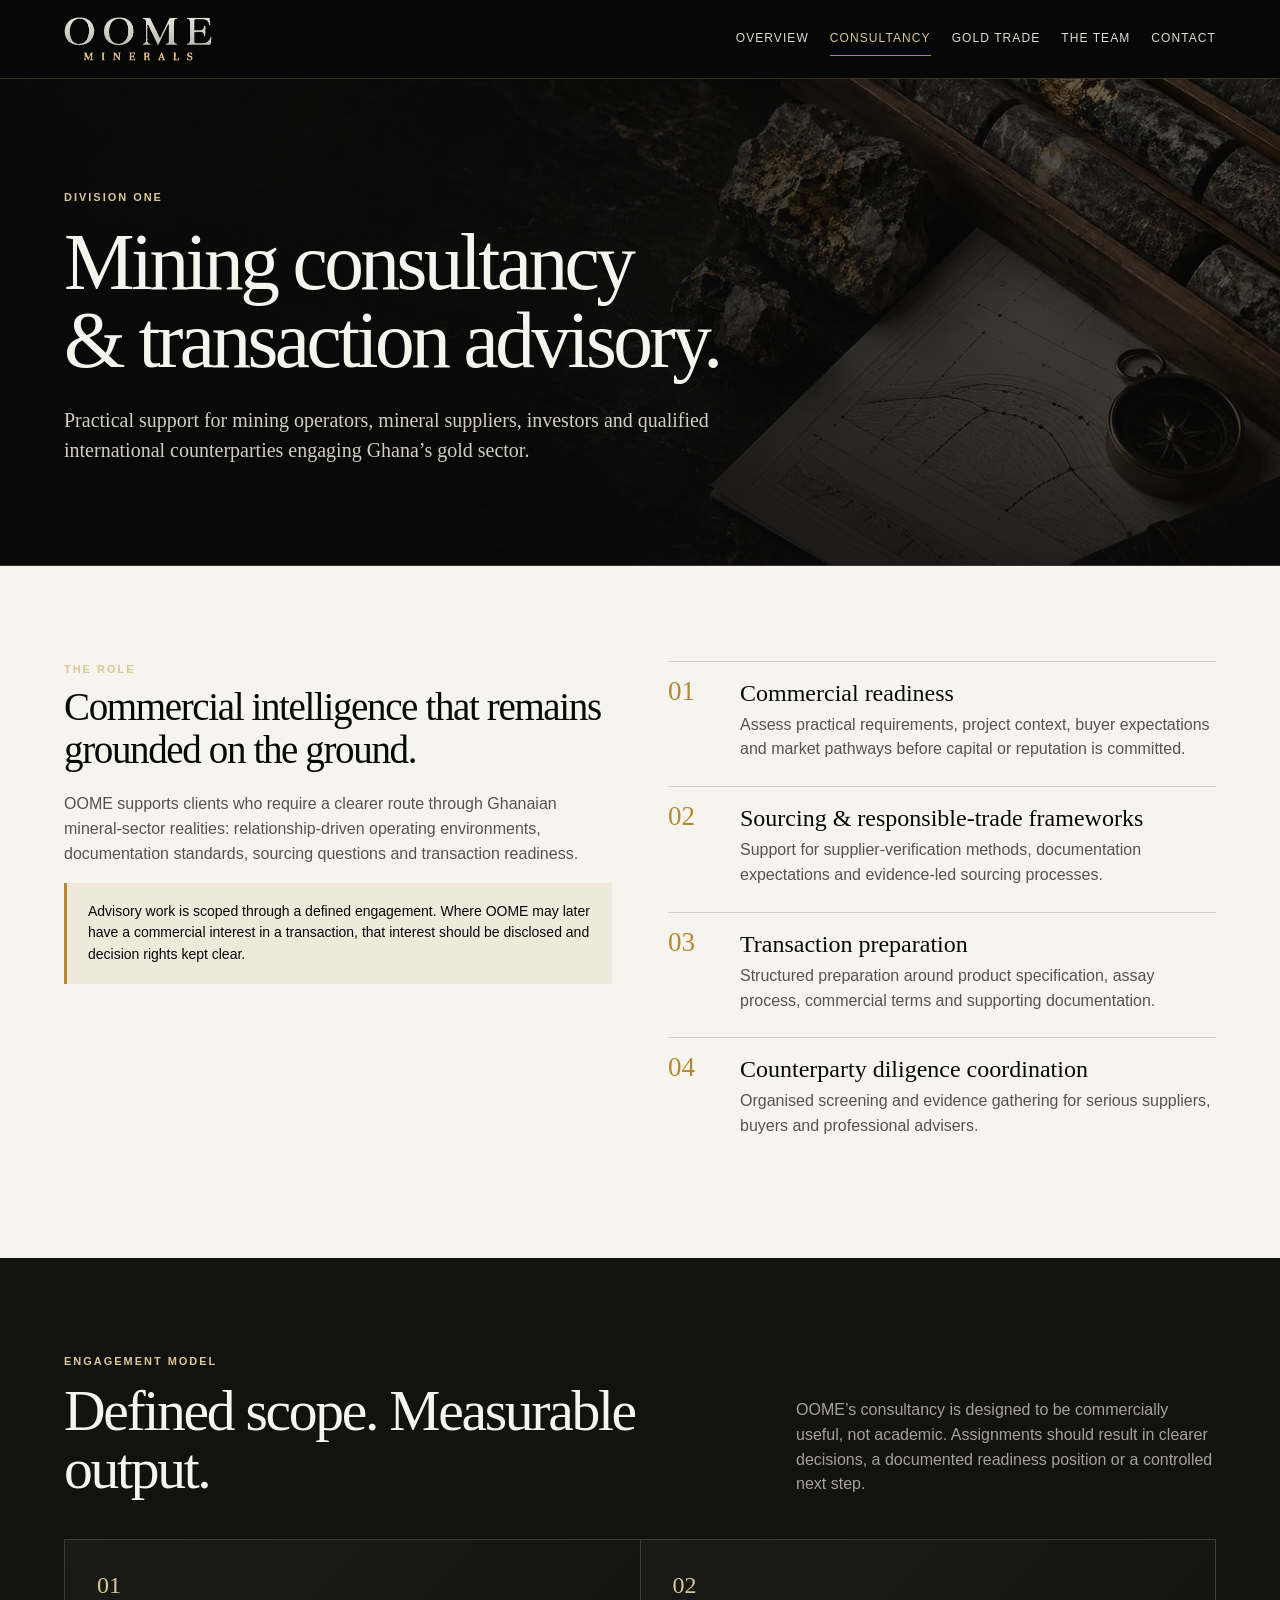
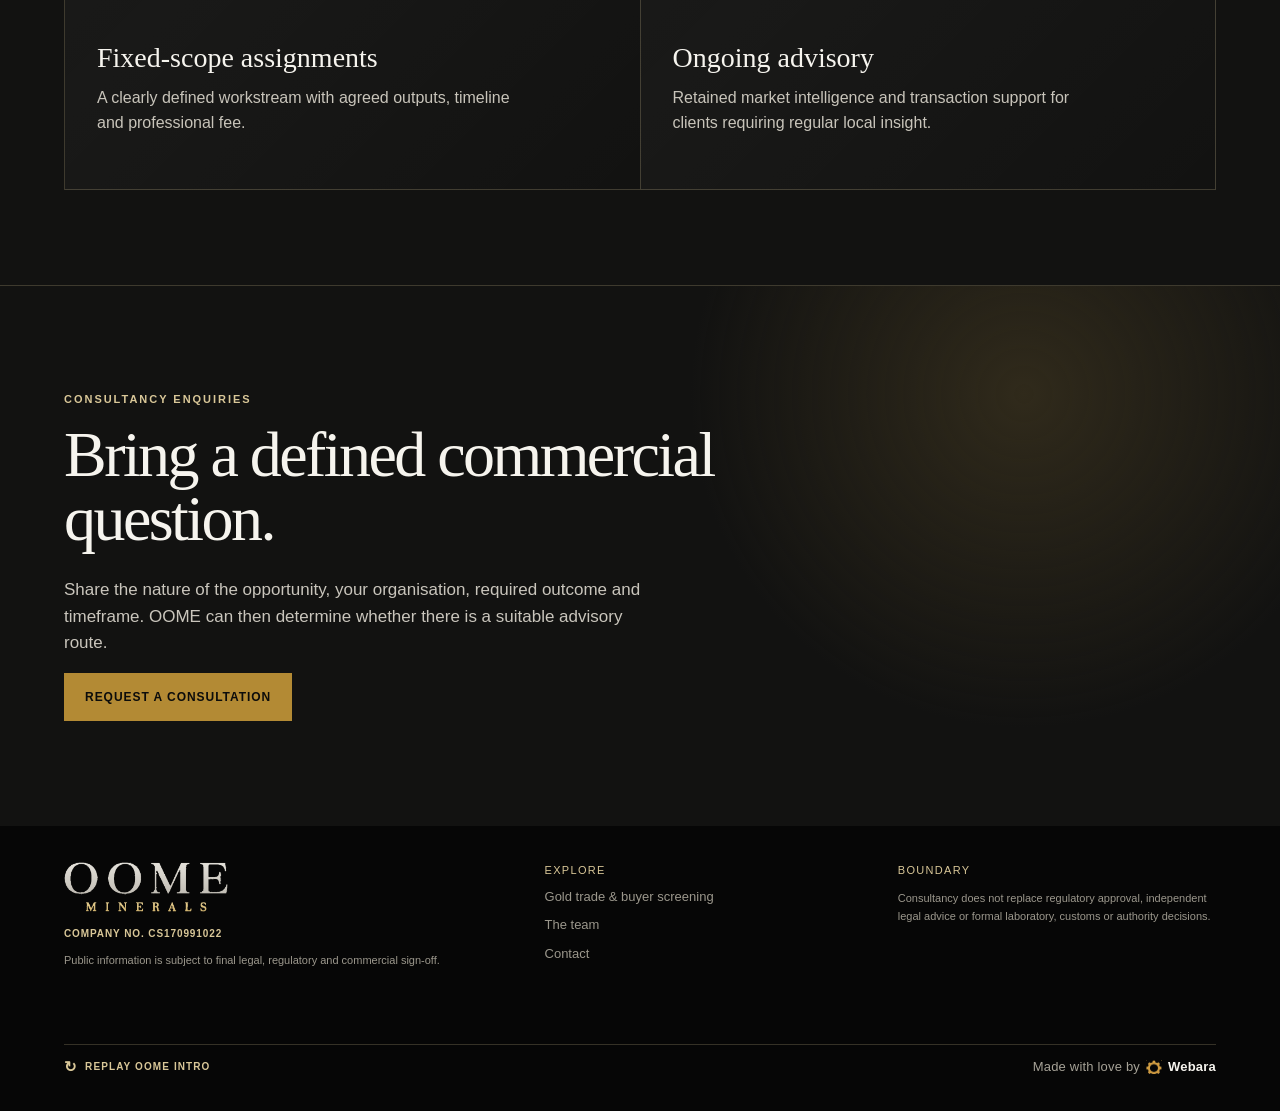
==== commit 6327cc08: "Add footer control to replay OOME intro" ====
--- a/consultancy.html
+++ b/consultancy.html
@@ -1 +1 @@
-<!doctype html><html lang="en"><head><meta charset="utf-8"><meta name="viewport" content="width=device-width,initial-scale=1"><link rel="preload" as="image" href="assets/oome-hero-consultancy.avif" type="image/avif" fetchpriority="high"><title>Mining Consultancy & Transaction Advisory | OOME Minerals | Ghana</title><link rel="stylesheet" href="style.css?v=20260919-footer-credit-placement"><meta name="description" content="Mining consultancy and transaction advisory from Accra, Ghana: commercial readiness, sourcing frameworks, transaction preparation and counterparty diligence coordination."><meta name="robots" content="index,follow"><link rel="canonical" href="https://www.oomeminerals.com/consultancy.html"><meta property="og:type" content="website"><meta property="og:site_name" content="OOME Minerals"><meta property="og:title" content="Mining Consultancy & Transaction Advisory | OOME Minerals | Ghana"><meta property="og:description" content="Mining consultancy and transaction advisory from Accra, Ghana: commercial readiness, sourcing frameworks, transaction preparation and counterparty diligence coordination."><meta property="og:url" content="https://www.oomeminerals.com/consultancy.html"><meta property="og:image" content="https://www.oomeminerals.com/assets/oome-og-image.jpg"><meta property="og:image:width" content="1200"><meta property="og:image:height" content="630"><meta property="og:locale" content="en_GB"><meta name="twitter:card" content="summary_large_image"><meta name="twitter:title" content="Mining Consultancy & Transaction Advisory | OOME Minerals | Ghana"><meta name="twitter:description" content="Mining consultancy and transaction advisory from Accra, Ghana: commercial readiness, sourcing frameworks, transaction preparation and counterparty diligence coordination."><meta name="twitter:image" content="https://www.oomeminerals.com/assets/oome-og-image.jpg"><link rel="icon" type="image/png" href="assets/favicon-32.png?v=20260918-oomeicon"><link rel="apple-touch-icon" href="assets/apple-touch-icon.png"><link rel="manifest" href="site.webmanifest"></head><body><header class="site-nav"><div class="nav-inner"><a class="brand" href="index.html"><img src="assets/oome-wordmark-header-clean.png" alt="OOME Minerals" width="1170" height="353"></a><button class="menu-button" aria-label="Open menu" aria-expanded="false">☰</button><nav class="nav-links"><a href="index.html">Overview</a><a class="active" href="consultancy.html">Consultancy</a><a href="gold-trade.html">Gold Trade</a><a href="team.html">The Team</a><a href="contact.html">Contact</a></nav></div></header><main><section class="page-hero has-video hero-consultancy"><video autoplay muted loop playsinline preload="none" width="1280" height="720" aria-hidden="true" poster="assets/oome-hero-consultancy.avif"><source src="assets/oome-hero-consultancy.mp4" type="video/mp4"></video><div class="wrap"><div class="eyebrow">Division one</div><h1>Mining consultancy<br>& transaction advisory.</h1><p>Practical support for mining operators, mineral suppliers, investors and qualified international counterparties engaging Ghana’s gold sector.</p></div></section><section class="content"><div class="wrap columns"><div><div class="eyebrow">The role</div><h2>Commercial intelligence that remains grounded on the ground.</h2><p>OOME supports clients who require a clearer route through Ghanaian mineral-sector realities: relationship-driven operating environments, documentation standards, sourcing questions and transaction readiness.</p><div class="notice">Advisory work is scoped through a defined engagement. Where OOME may later have a commercial interest in a transaction, that interest should be disclosed and decision rights kept clear.</div></div><div class="process"><div class="process-item"><h3>Commercial readiness</h3><p>Assess practical requirements, project context, buyer expectations and market pathways before capital or reputation is committed.</p></div><div class="process-item"><h3>Sourcing & responsible-trade frameworks</h3><p>Support for supplier-verification methods, documentation expectations and evidence-led sourcing processes.</p></div><div class="process-item"><h3>Transaction preparation</h3><p>Structured preparation around product specification, assay process, commercial terms and supporting documentation.</p></div><div class="process-item"><h3>Counterparty diligence coordination</h3><p>Organised screening and evidence gathering for serious suppliers, buyers and professional advisers.</p></div></div></div></section><section class="content dark"><div class="wrap"><div class="section-head"><div><div class="eyebrow">Engagement model</div><h2 class="section-title">Defined scope. Measurable output.</h2></div><p>OOME’s consultancy is designed to be commercially useful, not academic. Assignments should result in clearer decisions, a documented readiness position or a controlled next step.</p></div><div class="cards"><article class="card"><div class="num">01</div><h3>Fixed-scope assignments</h3><p>A clearly defined workstream with agreed outputs, timeline and professional fee.</p></article><article class="card"><div class="num">02</div><h3>Ongoing advisory</h3><p>Retained market intelligence and transaction support for clients requiring regular local insight.</p></article></div></div></section><section class="cta"><div class="wrap"><div class="eyebrow">Consultancy enquiries</div><h2>Bring a defined commercial question.</h2><p>Share the nature of the opportunity, your organisation, required outcome and timeframe. OOME can then determine whether there is a suitable advisory route.</p><a class="button primary" href="contact.html">Request a consultation</a></div></section></main><footer class="site-footer"><div class="wrap footer-grid"><div><img class="footer-logo" src="assets/oome-wordmark-header-clean.png" alt="OOME Minerals" width="1170" height="353" loading="lazy" decoding="async"><p class="company-number">Company No. CS170991022</p><p class="legal">Public information is subject to final legal, regulatory and commercial sign-off.</p></div><div><div class="footer-title">Explore</div><a href="gold-trade.html">Gold trade & buyer screening</a><a href="team.html">The team</a><a href="contact.html">Contact</a></div><div><div class="footer-title">Boundary</div><p class="legal">Consultancy does not replace regulatory approval, independent legal advice or formal laboratory, customs or authority decisions.</p></div><div class="footer-made"><a class="webara-credit" href="https://www.webarastudio.com/" target="_blank" rel="noopener noreferrer" aria-label="Made with love by Webara Studio"><span>Made with love by</span><img src="assets/webara-studio-mark.png" alt="" width="16" height="16"><strong>Webara</strong></a></div></div></footer><script src="script.js?v=20260919-secondary-heroes"></script></body></html>+<!doctype html><html lang="en"><head><meta charset="utf-8"><meta name="viewport" content="width=device-width,initial-scale=1"><link rel="preload" as="image" href="assets/oome-hero-consultancy.avif" type="image/avif" fetchpriority="high"><title>Mining Consultancy & Transaction Advisory | OOME Minerals | Ghana</title><link rel="stylesheet" href="style.css?v=20260919-intro-replay"><meta name="description" content="Mining consultancy and transaction advisory from Accra, Ghana: commercial readiness, sourcing frameworks, transaction preparation and counterparty diligence coordination."><meta name="robots" content="index,follow"><link rel="canonical" href="https://www.oomeminerals.com/consultancy.html"><meta property="og:type" content="website"><meta property="og:site_name" content="OOME Minerals"><meta property="og:title" content="Mining Consultancy & Transaction Advisory | OOME Minerals | Ghana"><meta property="og:description" content="Mining consultancy and transaction advisory from Accra, Ghana: commercial readiness, sourcing frameworks, transaction preparation and counterparty diligence coordination."><meta property="og:url" content="https://www.oomeminerals.com/consultancy.html"><meta property="og:image" content="https://www.oomeminerals.com/assets/oome-og-image.jpg"><meta property="og:image:width" content="1200"><meta property="og:image:height" content="630"><meta property="og:locale" content="en_GB"><meta name="twitter:card" content="summary_large_image"><meta name="twitter:title" content="Mining Consultancy & Transaction Advisory | OOME Minerals | Ghana"><meta name="twitter:description" content="Mining consultancy and transaction advisory from Accra, Ghana: commercial readiness, sourcing frameworks, transaction preparation and counterparty diligence coordination."><meta name="twitter:image" content="https://www.oomeminerals.com/assets/oome-og-image.jpg"><link rel="icon" type="image/png" href="assets/favicon-32.png?v=20260918-oomeicon"><link rel="apple-touch-icon" href="assets/apple-touch-icon.png"><link rel="manifest" href="site.webmanifest"></head><body><header class="site-nav"><div class="nav-inner"><a class="brand" href="index.html"><img src="assets/oome-wordmark-header-clean.png" alt="OOME Minerals" width="1170" height="353"></a><button class="menu-button" aria-label="Open menu" aria-expanded="false">☰</button><nav class="nav-links"><a href="index.html">Overview</a><a class="active" href="consultancy.html">Consultancy</a><a href="gold-trade.html">Gold Trade</a><a href="team.html">The Team</a><a href="contact.html">Contact</a></nav></div></header><main><section class="page-hero has-video hero-consultancy"><video autoplay muted loop playsinline preload="none" width="1280" height="720" aria-hidden="true" poster="assets/oome-hero-consultancy.avif"><source src="assets/oome-hero-consultancy.mp4" type="video/mp4"></video><div class="wrap"><div class="eyebrow">Division one</div><h1>Mining consultancy<br>& transaction advisory.</h1><p>Practical support for mining operators, mineral suppliers, investors and qualified international counterparties engaging Ghana’s gold sector.</p></div></section><section class="content"><div class="wrap columns"><div><div class="eyebrow">The role</div><h2>Commercial intelligence that remains grounded on the ground.</h2><p>OOME supports clients who require a clearer route through Ghanaian mineral-sector realities: relationship-driven operating environments, documentation standards, sourcing questions and transaction readiness.</p><div class="notice">Advisory work is scoped through a defined engagement. Where OOME may later have a commercial interest in a transaction, that interest should be disclosed and decision rights kept clear.</div></div><div class="process"><div class="process-item"><h3>Commercial readiness</h3><p>Assess practical requirements, project context, buyer expectations and market pathways before capital or reputation is committed.</p></div><div class="process-item"><h3>Sourcing & responsible-trade frameworks</h3><p>Support for supplier-verification methods, documentation expectations and evidence-led sourcing processes.</p></div><div class="process-item"><h3>Transaction preparation</h3><p>Structured preparation around product specification, assay process, commercial terms and supporting documentation.</p></div><div class="process-item"><h3>Counterparty diligence coordination</h3><p>Organised screening and evidence gathering for serious suppliers, buyers and professional advisers.</p></div></div></div></section><section class="content dark"><div class="wrap"><div class="section-head"><div><div class="eyebrow">Engagement model</div><h2 class="section-title">Defined scope. Measurable output.</h2></div><p>OOME’s consultancy is designed to be commercially useful, not academic. Assignments should result in clearer decisions, a documented readiness position or a controlled next step.</p></div><div class="cards"><article class="card"><div class="num">01</div><h3>Fixed-scope assignments</h3><p>A clearly defined workstream with agreed outputs, timeline and professional fee.</p></article><article class="card"><div class="num">02</div><h3>Ongoing advisory</h3><p>Retained market intelligence and transaction support for clients requiring regular local insight.</p></article></div></div></section><section class="cta"><div class="wrap"><div class="eyebrow">Consultancy enquiries</div><h2>Bring a defined commercial question.</h2><p>Share the nature of the opportunity, your organisation, required outcome and timeframe. OOME can then determine whether there is a suitable advisory route.</p><a class="button primary" href="contact.html">Request a consultation</a></div></section></main><footer class="site-footer"><div class="wrap footer-grid"><div><img class="footer-logo" src="assets/oome-wordmark-header-clean.png" alt="OOME Minerals" width="1170" height="353" loading="lazy" decoding="async"><p class="company-number">Company No. CS170991022</p><p class="legal">Public information is subject to final legal, regulatory and commercial sign-off.</p></div><div><div class="footer-title">Explore</div><a href="gold-trade.html">Gold trade & buyer screening</a><a href="team.html">The team</a><a href="contact.html">Contact</a></div><div><div class="footer-title">Boundary</div><p class="legal">Consultancy does not replace regulatory approval, independent legal advice or formal laboratory, customs or authority decisions.</p></div><div class="footer-made"><a class="intro-replay" href="index.html?replay-intro=1" aria-label="Replay the OOME Minerals intro">Replay OOME intro</a><a class="webara-credit" href="https://www.webarastudio.com/" target="_blank" rel="noopener noreferrer" aria-label="Made with love by Webara Studio"><span>Made with love by</span><img src="assets/webara-studio-mark.png" alt="" width="16" height="16"><strong>Webara</strong></a></div></div></footer><script src="script.js?v=20260919-intro-replay"></script></body></html>
--- a/style.css
+++ b/style.css
@@ -1,7 +1,24 @@
-:root{--ink:#080808;--coal:#121211;--panel:#191917;--paper:#f6f4ee;--gold:#b38a34;--gold-light:#d9c798;--muted:#a6a297;--line:rgba(217,199,152,.22);--max:1200px}*{box-sizing:border-box}html{scroll-behavior:smooth}body{margin:0;background:var(--ink);color:var(--paper);font-family:Arial,Helvetica,sans-serif;line-height:1.55}a{color:inherit;text-decoration:none}.site-nav{position:sticky;top:0;z-index:20;background:rgba(8,8,8,.84);backdrop-filter:blur(16px);border-bottom:1px solid var(--line)}.nav-inner{height:78px;max-width:var(--max);margin:auto;padding:0 24px;display:flex;justify-content:space-between;align-items:center;gap:24px}.brand{display:flex;align-items:center;min-width:150px}.brand img{width:148px;height:auto}.nav-links{display:flex;align-items:center;gap:21px;color:#dedbd3;font-size:12px;letter-spacing:.09em;text-transform:uppercase}.nav-links a{padding:7px 0;border-bottom:1px solid transparent}.nav-links a:hover,.nav-links a.active{color:var(--gold-light);border-color:var(--gold)}.menu-button{display:none;background:none;border:0;color:var(--paper);font-size:23px}.wrap{max-width:var(--max);margin:auto;padding:0 24px}.eyebrow{color:var(--gold-light);font-size:11px;letter-spacing:.18em;text-transform:uppercase;font-weight:bold}.hero{min-height:710px;position:relative;display:flex;align-items:end;overflow:hidden;border-bottom:1px solid var(--line)}.hero video{position:absolute;inset:0;width:100%;height:100%;object-fit:cover;opacity:.64}.hero:after{content:"";position:absolute;inset:0;background:linear-gradient(90deg,rgba(8,8,8,.94) 0%,rgba(8,8,8,.70) 43%,rgba(8,8,8,.16) 100%),linear-gradient(0deg,rgba(8,8,8,.85),transparent 55%)}.hero-content{position:relative;z-index:1;width:min(760px,100%);padding:110px 0 92px}.hero h1,.page-hero h1{font-family:Georgia,'Times New Roman',serif;font-size:clamp(46px,6.2vw,88px);font-weight:400;line-height:.98;letter-spacing:-.045em;margin:18px 0 25px}.hero h1 em{font-style:normal;color:var(--gold-light)}.lede{max-width:610px;font-size:18px;color:#dedbd4;margin:0 0 33px}.actions{display:flex;gap:13px;flex-wrap:wrap}.button{display:inline-flex;align-items:center;justify-content:center;min-height:48px;padding:0 20px;border:1px solid var(--gold);font-size:12px;font-weight:bold;letter-spacing:.08em;text-transform:uppercase;transition:.2s}.button.primary{background:var(--gold);color:#0c0c0b}.button:hover{transform:translateY(-2px);background:var(--gold-light);color:#111}.hero-note{position:absolute;z-index:2;right:28px;bottom:25px;color:#ccc6b7;font-size:10px;letter-spacing:.08em;text-transform:uppercase}.statement{padding:122px 0;background:var(--paper);color:var(--ink)}.statement-grid{display:grid;grid-template-columns:1fr 1.35fr;gap:70px}.statement h2,.section-title{font:400 clamp(36px,4.5vw,58px)/1 Georgia,serif;letter-spacing:-.04em;margin:12px 0 0}.statement p{font:400 22px/1.45 Georgia,serif;margin:0}.statement p strong{color:#846526;font-weight:400}.capabilities,.principles{padding:110px 0}.section-head{display:flex;justify-content:space-between;gap:40px;align-items:end;margin-bottom:42px}.section-head p{color:var(--muted);max-width:420px;margin:0}.cards{display:grid;grid-template-columns:repeat(2,1fr);border-top:1px solid var(--line);border-left:1px solid var(--line)}.card{min-height:250px;padding:32px;border-right:1px solid var(--line);border-bottom:1px solid var(--line);background:linear-gradient(135deg,rgba(255,255,255,.035),transparent)}.card .num{color:var(--gold-light);font:24px Georgia,serif}.card h3{font:400 28px/1.1 Georgia,serif;margin:44px 0 12px}.card p{color:#c8c4ba;margin:0;max-width:430px}.band{background:#e8e2d5;color:var(--ink);padding:95px 0}.band-grid{display:grid;grid-template-columns:1fr 1fr;gap:55px}.band h2{font:400 48px/1 Georgia,serif;letter-spacing:-.04em;margin:12px 0}.list{list-style:none;padding:0;margin:0}.list li{border-top:1px solid rgba(20,19,17,.18);padding:19px 0 19px 30px;position:relative}.list li:before{content:'—';position:absolute;left:0;color:var(--gold);font-weight:bold}.cta{padding:105px 0;border-top:1px solid var(--line);background:radial-gradient(circle at 80% 20%,#302a1b 0,transparent 30%),var(--coal)}.cta h2{font:400 clamp(42px,5vw,68px)/1 Georgia,serif;letter-spacing:-.04em;max-width:800px;margin:15px 0 26px}.cta p{color:#c9c5bc;max-width:600px;font-size:17px}.site-footer{padding:36px 0;background:#060606;color:#9b978c}.footer-grid{display:grid;grid-template-columns:1.4fr 1fr 1fr;gap:35px}.footer-logo{display:block;width:164px;height:auto;background:transparent;padding:0;margin-bottom:14px;object-fit:contain}.webara-credit{display:inline-flex!important;align-items:center;gap:6px;margin:0 0 13px!important;color:var(--muted);font-size:11px;line-height:1.2;letter-spacing:.015em;transition:color .2s ease}.webara-credit:hover,.webara-credit:focus-visible{color:var(--gold-light)}.webara-credit img{width:16px;height:16px;object-fit:contain;flex:none}.webara-credit strong{font-weight:600;color:var(--paper)}.footer-made{grid-column:1/-1;border-top:1px solid var(--line);margin-top:28px;padding-top:14px}.footer-made .webara-credit{margin:0!important}.footer-title{color:var(--gold-light);font-size:11px;letter-spacing:.12em;text-transform:uppercase}.footer-grid a{display:block;margin:8px 0;font-size:13px}.company-number{margin:0 0 8px;color:var(--gold-light);font-size:10px;font-weight:700;letter-spacing:.09em;text-transform:uppercase}.legal{font-size:11px;line-height:1.6;max-width:460px}.page-hero{padding:110px 0 80px;background:linear-gradient(125deg,#17140f,#080808 64%);border-bottom:1px solid var(--line)}.page-hero.has-video{position:relative;isolation:isolate;overflow:hidden;background:#0b0b0a}.page-hero.has-video video{position:absolute;inset:0;z-index:0;width:100%;height:100%;object-fit:cover;opacity:.55}.page-hero.has-video:before{content:"";position:absolute;inset:0;z-index:1;background:linear-gradient(90deg,rgba(8,8,8,.93) 0%,rgba(8,8,8,.72) 45%,rgba(8,8,8,.20) 100%),linear-gradient(0deg,rgba(8,8,8,.56),transparent 58%)}.page-hero.has-video .wrap{position:relative;z-index:2}.page-hero p{font:20px/1.5 Georgia,serif;color:#d2cec4;max-width:680px}.content{padding:95px 0;background:var(--paper);color:var(--ink)}.content.dark{background:var(--coal);color:var(--paper)}.columns{display:grid;grid-template-columns:1fr 1fr;gap:56px}.columns h2{font:400 39px/1.1 Georgia,serif;letter-spacing:-.035em;margin:8px 0 21px}.columns p{color:#57534b}.dark .columns p{color:#c7c3b9}.process{counter-reset:steps}.process-item{position:relative;padding:18px 0 24px 72px;border-top:1px solid rgba(20,20,20,.16);counter-increment:steps}.dark .process-item{border-color:var(--line)}.process-item:before{content:'0' counter(steps);position:absolute;left:0;top:14px;color:var(--gold);font:27px Georgia,serif}.process-item h3{font:400 24px Georgia,serif;margin:0 0 6px}.process-item p{margin:0}.notice{border-left:3px solid var(--gold);padding:18px 21px;background:rgba(179,138,52,.1);font-size:14px}.role{padding:26px 0;border-top:1px solid rgba(20,20,20,.16)}.role h3{font:400 27px Georgia,serif;margin:0 0 4px}.role p{margin:0}.form{display:grid;grid-template-columns:1fr 1fr;gap:17px}.field{display:flex;flex-direction:column;gap:7px}.field.full{grid-column:1/-1}.field label{font-size:11px;letter-spacing:.1em;text-transform:uppercase;color:#605b52}.field input,.field select,.field textarea{border:1px solid #cfc8ba;background:#fff;padding:13px;font:15px Arial;color:#201f1c;border-radius:0}.field textarea{min-height:150px}.form-status{display:none;padding:15px;background:#e9e2d3;border-left:3px solid var(--gold);font-size:14px}.form-status.show{display:block}@media (max-width:900px) and (min-width:761px){.columns{grid-template-columns:1fr;gap:38px}.form{max-width:650px}.columns>*{min-width:0}}@media(max-width:760px){.nav-inner{height:67px}.menu-button{display:block}.nav-links{display:none;position:absolute;top:67px;left:0;right:0;padding:16px 24px 24px;background:#0a0a0a;border-bottom:1px solid var(--line);flex-direction:column;align-items:flex-start}.nav-links.open{display:flex}.hero{min-height:670px}.hero-content{padding:100px 0 62px}.hero h1,.page-hero h1{font-size:50px}.hero-note{right:18px;bottom:15px;font-size:8px}.statement,.capabilities,.principles,.content{padding:72px 0}.statement-grid,.band-grid,.columns,.footer-grid{grid-template-columns:1fr;gap:30px}.statement p{font-size:20px}.section-head{display:block}.section-head p{margin-top:16px}.cards{grid-template-columns:1fr}.card{min-height:210px}.page-hero{padding:76px 0 57px}.page-hero p{font-size:18px}.form{grid-template-columns:1fr}.field.full{grid-column:auto}.footer-grid{gap:22px}.brand img{width:135px}.lede{font-size:16px}.cta h2{font-size:45px}}@media(prefers-reduced-motion:reduce){*{scroll-behavior:auto!important;transition:none!important}.hero video,.page-hero.has-video video{display:none}.hero{background:url('assets/oome-hero-mineral.avif') center/cover}.page-hero.hero-consultancy{background:linear-gradient(90deg,rgba(8,8,8,.93),rgba(8,8,8,.30)),image-set(url('assets/oome-hero-consultancy.avif') type('image/avif'),url('assets/oome-hero-consultancy.webp') type('image/webp')) center/cover}.page-hero.hero-gold-trade{background:linear-gradient(90deg,rgba(8,8,8,.93),rgba(8,8,8,.30)),image-set(url('assets/oome-hero-gold-trade.avif') type('image/avif'),url('assets/oome-hero-gold-trade.webp') type('image/webp')) center/cover}.page-hero.hero-team{background:linear-gradient(90deg,rgba(8,8,8,.93),rgba(8,8,8,.30)),image-set(url('assets/oome-hero-team.avif') type('image/avif'),url('assets/oome-hero-team.webp') type('image/webp')) center/cover}.page-hero.hero-contact{background:linear-gradient(90deg,rgba(8,8,8,.93),rgba(8,8,8,.30)),image-set(url('assets/oome-hero-contact.avif') type('image/avif'),url('assets/oome-hero-contact.webp') type('image/webp')) center/cover}}
+:root{--ink:#080808;--coal:#121211;--panel:#191917;--paper:#f6f4ee;--gold:#b38a34;--gold-light:#d9c798;--muted:#a6a297;--line:rgba(217,199,152,.22);--max:1200px}*{box-sizing:border-box}html{scroll-behavior:smooth}body{margin:0;background:var(--ink);color:var(--paper);font-family:Arial,Helvetica,sans-serif;line-height:1.55}a{color:inherit;text-decoration:none}.site-nav{position:sticky;top:0;z-index:20;background:rgba(8,8,8,.84);backdrop-filter:blur(16px);border-bottom:1px solid var(--line)}.nav-inner{height:78px;max-width:var(--max);margin:auto;padding:0 24px;display:flex;justify-content:space-between;align-items:center;gap:24px}.brand{display:flex;align-items:center;min-width:150px}.brand img{width:148px;height:auto}.nav-links{display:flex;align-items:center;gap:21px;color:#dedbd3;font-size:12px;letter-spacing:.09em;text-transform:uppercase}.nav-links a{padding:7px 0;border-bottom:1px solid transparent}.nav-links a:hover,.nav-links a.active{color:var(--gold-light);border-color:var(--gold)}.menu-button{display:none;background:none;border:0;color:var(--paper);font-size:23px}.wrap{max-width:var(--max);margin:auto;padding:0 24px}.eyebrow{color:var(--gold-light);font-size:11px;letter-spacing:.18em;text-transform:uppercase;font-weight:bold}.hero{min-height:710px;position:relative;display:flex;align-items:end;overflow:hidden;border-bottom:1px solid var(--line)}.hero video{position:absolute;inset:0;width:100%;height:100%;object-fit:cover;opacity:.64}.hero:after{content:"";position:absolute;inset:0;background:linear-gradient(90deg,rgba(8,8,8,.94) 0%,rgba(8,8,8,.70) 43%,rgba(8,8,8,.16) 100%),linear-gradient(0deg,rgba(8,8,8,.85),transparent 55%)}.hero-content{position:relative;z-index:1;width:min(760px,100%);padding:110px 0 92px}.hero h1,.page-hero h1{font-family:Georgia,'Times New Roman',serif;font-size:clamp(46px,6.2vw,88px);font-weight:400;line-height:.98;letter-spacing:-.045em;margin:18px 0 25px}.hero h1 em{font-style:normal;color:var(--gold-light)}.lede{max-width:610px;font-size:18px;color:#dedbd4;margin:0 0 33px}.actions{display:flex;gap:13px;flex-wrap:wrap}.button{display:inline-flex;align-items:center;justify-content:center;min-height:48px;padding:0 20px;border:1px solid var(--gold);font-size:12px;font-weight:bold;letter-spacing:.08em;text-transform:uppercase;transition:.2s}.button.primary{background:var(--gold);color:#0c0c0b}.button:hover{transform:translateY(-2px);background:var(--gold-light);color:#111}.hero-note{position:absolute;z-index:2;right:28px;bottom:25px;color:#ccc6b7;font-size:10px;letter-spacing:.08em;text-transform:uppercase}.statement{padding:122px 0;background:var(--paper);color:var(--ink)}.statement-grid{display:grid;grid-template-columns:1fr 1.35fr;gap:70px}.statement h2,.section-title{font:400 clamp(36px,4.5vw,58px)/1 Georgia,serif;letter-spacing:-.04em;margin:12px 0 0}.statement p{font:400 22px/1.45 Georgia,serif;margin:0}.statement p strong{color:#846526;font-weight:400}.capabilities,.principles{padding:110px 0}.section-head{display:flex;justify-content:space-between;gap:40px;align-items:end;margin-bottom:42px}.section-head p{color:var(--muted);max-width:420px;margin:0}.cards{display:grid;grid-template-columns:repeat(2,1fr);border-top:1px solid var(--line);border-left:1px solid var(--line)}.card{min-height:250px;padding:32px;border-right:1px solid var(--line);border-bottom:1px solid var(--line);background:linear-gradient(135deg,rgba(255,255,255,.035),transparent)}.card .num{color:var(--gold-light);font:24px Georgia,serif}.card h3{font:400 28px/1.1 Georgia,serif;margin:44px 0 12px}.card p{color:#c8c4ba;margin:0;max-width:430px}.band{background:#e8e2d5;color:var(--ink);padding:95px 0}.band-grid{display:grid;grid-template-columns:1fr 1fr;gap:55px}.band h2{font:400 48px/1 Georgia,serif;letter-spacing:-.04em;margin:12px 0}.list{list-style:none;padding:0;margin:0}.list li{border-top:1px solid rgba(20,19,17,.18);padding:19px 0 19px 30px;position:relative}.list li:before{content:'—';position:absolute;left:0;color:var(--gold);font-weight:bold}.cta{padding:105px 0;border-top:1px solid var(--line);background:radial-gradient(circle at 80% 20%,#302a1b 0,transparent 30%),var(--coal)}.cta h2{font:400 clamp(42px,5vw,68px)/1 Georgia,serif;letter-spacing:-.04em;max-width:800px;margin:15px 0 26px}.cta p{color:#c9c5bc;max-width:600px;font-size:17px}.site-footer{padding:36px 0;background:#060606;color:#9b978c}.footer-grid{display:grid;grid-template-columns:1.4fr 1fr 1fr;gap:35px}.footer-logo{display:block;width:164px;height:auto;background:transparent;padding:0;margin-bottom:14px;object-fit:contain}.webara-credit{display:inline-flex!important;align-items:center;gap:6px;margin:0 0 13px!important;color:var(--muted);font-size:11px;line-height:1.2;letter-spacing:.015em;transition:color .2s ease}.webara-credit:hover,.webara-credit:focus-visible{color:var(--gold-light)}.webara-credit img{width:16px;height:16px;object-fit:contain;flex:none}.webara-credit strong{font-weight:600;color:var(--paper)}.footer-made{grid-column:1/-1;display:flex;align-items:center;justify-content:space-between;gap:20px;border-top:1px solid var(--line);margin-top:28px;padding-top:14px}.footer-made .webara-credit{margin:0!important}.footer-made .intro-replay{display:inline-flex!important;align-items:center;margin:0!important;color:var(--gold-light);font-size:10px;font-weight:700;letter-spacing:.11em;text-transform:uppercase}.footer-made .intro-replay:before{content:'↻';margin-right:7px;font-size:15px;line-height:1}.footer-made .intro-replay:hover,.footer-made .intro-replay:focus-visible{color:var(--paper)}.footer-title{color:var(--gold-light);font-size:11px;letter-spacing:.12em;text-transform:uppercase}.footer-grid a{display:block;margin:8px 0;font-size:13px}.company-number{margin:0 0 8px;color:var(--gold-light);font-size:10px;font-weight:700;letter-spacing:.09em;text-transform:uppercase}.legal{font-size:11px;line-height:1.6;max-width:460px}.page-hero{padding:110px 0 80px;background:linear-gradient(125deg,#17140f,#080808 64%);border-bottom:1px solid var(--line)}.page-hero.has-video{position:relative;isolation:isolate;overflow:hidden;background:#0b0b0a}.page-hero.has-video video{position:absolute;inset:0;z-index:0;width:100%;height:100%;object-fit:cover;opacity:.55}.page-hero.has-video:before{content:"";position:absolute;inset:0;z-index:1;background:linear-gradient(90deg,rgba(8,8,8,.93) 0%,rgba(8,8,8,.72) 45%,rgba(8,8,8,.20) 100%),linear-gradient(0deg,rgba(8,8,8,.56),transparent 58%)}.page-hero.has-video .wrap{position:relative;z-index:2}.page-hero p{font:20px/1.5 Georgia,serif;color:#d2cec4;max-width:680px}.content{padding:95px 0;background:var(--paper);color:var(--ink)}.content.dark{background:var(--coal);color:var(--paper)}.columns{display:grid;grid-template-columns:1fr 1fr;gap:56px}.columns h2{font:400 39px/1.1 Georgia,serif;letter-spacing:-.035em;margin:8px 0 21px}.columns p{color:#57534b}.dark .columns p{color:#c7c3b9}.process{counter-reset:steps}.process-item{position:relative;padding:18px 0 24px 72px;border-top:1px solid rgba(20,20,20,.16);counter-increment:steps}.dark .process-item{border-color:var(--line)}.process-item:before{content:'0' counter(steps);position:absolute;left:0;top:14px;color:var(--gold);font:27px Georgia,serif}.process-item h3{font:400 24px Georgia,serif;margin:0 0 6px}.process-item p{margin:0}.notice{border-left:3px solid var(--gold);padding:18px 21px;background:rgba(179,138,52,.1);font-size:14px}.role{padding:26px 0;border-top:1px solid rgba(20,20,20,.16)}.role h3{font:400 27px Georgia,serif;margin:0 0 4px}.role p{margin:0}.form{display:grid;grid-template-columns:1fr 1fr;gap:17px}.bot-field{position:absolute!important;left:-10000px!important;width:1px!important;height:1px!important;overflow:hidden!important}.field{display:flex;flex-direction:column;gap:7px}.field.full{grid-column:1/-1}.field label{font-size:11px;letter-spacing:.1em;text-transform:uppercase;color:#605b52}.field input,.field select,.field textarea{border:1px solid #cfc8ba;background:#fff;padding:13px;font:15px Arial;color:#201f1c;border-radius:0}.field textarea{min-height:150px}.form-status{display:none;padding:15px;background:#e9e2d3;border-left:3px solid var(--gold);font-size:14px}.form-status.show{display:block}@media (max-width:900px) and (min-width:761px){.columns{grid-template-columns:1fr;gap:38px}.form{max-width:650px}.columns>*{min-width:0}}@media(max-width:760px){.nav-inner{height:67px}.menu-button{display:block}.nav-links{display:none;position:absolute;top:67px;left:0;right:0;padding:16px 24px 24px;background:#0a0a0a;border-bottom:1px solid var(--line);flex-direction:column;align-items:flex-start}.nav-links.open{display:flex}.hero{min-height:670px}.hero-content{padding:100px 0 62px}.hero h1,.page-hero h1{font-size:50px}.hero-note{right:18px;bottom:15px;font-size:8px}.statement,.capabilities,.principles,.content{padding:72px 0}.statement-grid,.band-grid,.columns,.footer-grid{grid-template-columns:1fr;gap:30px}.statement p{font-size:20px}.section-head{display:block}.section-head p{margin-top:16px}.cards{grid-template-columns:1fr}.card{min-height:210px}.page-hero{padding:76px 0 57px}.page-hero p{font-size:18px}.form{grid-template-columns:1fr}.field.full{grid-column:auto}.footer-grid{gap:22px}.brand img{width:135px}.lede{font-size:16px}.cta h2{font-size:45px}}@media(prefers-reduced-motion:reduce){*{scroll-behavior:auto!important;transition:none!important}.hero video,.page-hero.has-video video{display:none}.hero{background:url('assets/oome-hero-mineral.avif') center/cover}.page-hero.hero-consultancy{background:linear-gradient(90deg,rgba(8,8,8,.93),rgba(8,8,8,.30)),image-set(url('assets/oome-hero-consultancy.avif') type('image/avif'),url('assets/oome-hero-consultancy.webp') type('image/webp')) center/cover}.page-hero.hero-gold-trade{background:linear-gradient(90deg,rgba(8,8,8,.93),rgba(8,8,8,.30)),image-set(url('assets/oome-hero-gold-trade.avif') type('image/avif'),url('assets/oome-hero-gold-trade.webp') type('image/webp')) center/cover}.page-hero.hero-team{background:linear-gradient(90deg,rgba(8,8,8,.93),rgba(8,8,8,.30)),image-set(url('assets/oome-hero-team.avif') type('image/avif'),url('assets/oome-hero-team.webp') type('image/webp')) center/cover}.page-hero.hero-contact{background:linear-gradient(90deg,rgba(8,8,8,.93),rgba(8,8,8,.30)),image-set(url('assets/oome-hero-contact.avif') type('image/avif'),url('assets/oome-hero-contact.webp') type('image/webp')) center/cover}}
 
 /* One-time entrance — deliberately brief and decorative. */
 body.intro-active{overflow:hidden}.oome-intro{position:fixed;inset:0;z-index:100;display:grid;place-items:center;overflow:hidden;background:#070707;color:var(--paper);isolation:isolate}.oome-intro:before{content:"";position:absolute;inset:-30%;z-index:-2;background:radial-gradient(circle at 50% 50%,rgba(179,138,52,.22),transparent 17%),radial-gradient(circle at 62% 43%,rgba(217,199,152,.10),transparent 7%);animation:oome-intro-bloom 1.9s cubic-bezier(.2,.7,.2,1) both}.oome-intro:after{content:"";position:absolute;inset:0;z-index:-1;opacity:.45;background:linear-gradient(115deg,transparent 44%,rgba(217,199,152,.16) 50%,transparent 56%);transform:translateX(-120%);animation:oome-intro-flash 1.3s cubic-bezier(.16,.78,.25,1) .18s both}.oome-intro__halo{position:absolute;width:min(76vw,900px);aspect-ratio:1;border:1px solid rgba(217,199,152,.22);border-radius:50%;box-shadow:0 0 0 24px rgba(217,199,152,.025),0 0 100px rgba(179,138,52,.1);transform:scale(.78);opacity:0;animation:oome-intro-orbit 1.1s cubic-bezier(.2,.8,.2,1) .12s forwards}.oome-intro__brand{position:relative;width:min(77vw,500px);text-align:center;opacity:0;transform:translateY(14px);animation:oome-intro-brand .75s cubic-bezier(.16,.8,.24,1) .33s forwards}.oome-intro__brand img{width:100%;height:auto;filter:drop-shadow(0 10px 24px rgba(0,0,0,.35))}.oome-intro__brand span{display:block;width:0;height:1px;margin:18px auto 14px;background:var(--gold-light);animation:oome-intro-rule .62s ease .72s forwards}.oome-intro__brand p{margin:0;color:rgba(246,244,238,.75);font-size:10px;font-weight:700;letter-spacing:.18em;text-transform:uppercase;opacity:0;animation:oome-fade .5s ease .98s forwards}.oome-intro.is-exiting{animation:oome-intro-out .68s cubic-bezier(.55,0,1,.45) forwards;pointer-events:none}@keyframes oome-intro-bloom{0%{transform:scale(.7);opacity:0}100%{transform:scale(1);opacity:1}}@keyframes oome-intro-flash{0%{transform:translateX(-120%)}100%{transform:translateX(120%)}}@keyframes oome-intro-orbit{to{transform:scale(1);opacity:1}}@keyframes oome-intro-brand{to{opacity:1;transform:translateY(0)}}@keyframes oome-intro-rule{to{width:74%}}@keyframes oome-intro-out{to{opacity:0;visibility:hidden}}@media(max-width:760px){.oome-intro__brand{width:min(82vw,400px)}.oome-intro__brand p{font-size:8px;letter-spacing:.14em}}@media(prefers-reduced-motion:reduce){.oome-intro{display:none!important}}
 
+/* OOME emergence intro: the approved O emblem rises through a restrained mineral-soil horizon. */
+.oome-intro{background:radial-gradient(ellipse at 50% 38%,#242015 0,rgba(24,21,15,.92) 19%,#080807 57%,#050505 100%)}
+.oome-intro:before{inset:0;background:radial-gradient(ellipse at 50% 57%,rgba(210,172,79,.17),transparent 28%),linear-gradient(180deg,transparent 0,rgba(0,0,0,.24) 100%);animation:none}
+.oome-intro:after{display:none}
+.oome-intro__ground-glow{position:absolute;z-index:0;left:50%;top:50%;width:min(58vw,520px);height:100px;transform:translate(-50%,-50%);background:radial-gradient(ellipse,rgba(219,184,93,.20),transparent 67%);filter:blur(18px);opacity:0;animation:oome-ground-glow .7s ease .55s forwards}
+.oome-intro__emblem-stage{position:absolute;z-index:1;left:50%;bottom:calc(42% - 5px);width:clamp(140px,22vw,255px);transform:translate(-50%,150px) scale(.9);transform-origin:50% 100%;opacity:0;animation:oome-emblem-emerge 1.15s cubic-bezier(.16,.82,.22,1) .16s forwards}
+.oome-intro__emblem-stage img{display:block;width:100%;height:auto;filter:drop-shadow(0 15px 20px rgba(0,0,0,.58))}
+.oome-intro__soil{position:absolute;z-index:2;inset:auto -7% 0;height:42%;background:linear-gradient(180deg,#1b1811 0,#100e0a 18%,#060605 100%);clip-path:polygon(0 11%,5% 8%,10% 11%,16% 6%,23% 10%,30% 4%,38% 9%,45% 6%,52% 10%,60% 4%,68% 8%,75% 5%,82% 10%,89% 6%,95% 9%,100% 5%,100% 100%,0 100%);box-shadow:inset 0 15px 22px rgba(0,0,0,.34),0 -1px 0 rgba(217,199,152,.16)}
+.oome-intro__soil:before{content:"";position:absolute;inset:0;background:repeating-radial-gradient(ellipse at 18% 11%,rgba(217,199,152,.08) 0 1px,transparent 1px 8px),repeating-radial-gradient(ellipse at 70% 16%,rgba(255,255,255,.035) 0 1px,transparent 1px 10px);opacity:.55;mix-blend-mode:screen}
+.oome-intro__brand{position:absolute;left:50%;z-index:3;top:auto;bottom:11%;width:min(82vw,560px);transform:translate(-50%,10px);animation:oome-intro-brand .55s cubic-bezier(.16,.8,.24,1) 1.18s forwards}
+.oome-intro__brand span{width:0;margin:0 auto 14px;animation:oome-intro-rule .52s ease 1.42s forwards}
+.oome-intro__brand p{font-size:10px;letter-spacing:.18em;animation:oome-fade .45s ease 1.6s forwards}
+@keyframes oome-emblem-emerge{0%{opacity:0;transform:translate(-50%,150px) scale(.9)}28%{opacity:1}78%{transform:translate(-50%,-8px) scale(1.015)}100%{opacity:1;transform:translate(-50%,0) scale(1)}}
+@keyframes oome-ground-glow{to{opacity:1}}
+@media(max-width:760px){.footer-made{align-items:flex-start;flex-direction:column;gap:12px}.oome-intro__emblem-stage{width:clamp(126px,43vw,190px);bottom:calc(43% - 4px)}.oome-intro__soil{height:43%}.oome-intro__brand{bottom:9%;width:min(86vw,400px)}.oome-intro__brand p{font-size:8px;letter-spacing:.14em}}
+@media(prefers-reduced-motion:reduce){.oome-intro{display:none!important}}
+
 /* Motion system — quiet, editorial and fully optional. */
 .hero video{animation:oome-drift 18s ease-in-out infinite alternate;transform-origin:center center}.hero:after{background-size:125% 125%;animation:oome-light-shift 16s ease-in-out infinite alternate}.hero-content>*{animation:oome-rise .9s cubic-bezier(.2,.7,.2,1) both}.hero-content .eyebrow{animation-delay:.06s}.hero-content h1{animation-delay:.16s}.hero-content .lede{animation-delay:.28s}.hero-content .actions{animation-delay:.4s}.hero-note{animation:oome-fade 1.2s ease .65s both}.button{position:relative;overflow:hidden}.button:before{content:'';position:absolute;inset:0;background:linear-gradient(110deg,transparent 22%,rgba(255,255,255,.34) 46%,transparent 68%);transform:translateX(-130%);transition:transform .7s ease}.button:hover:before{transform:translateX(130%)}.button:hover{box-shadow:0 12px 30px rgba(179,138,52,.16)}.card{transition:transform .45s cubic-bezier(.2,.7,.2,1),background .45s ease,border-color .45s ease,box-shadow .45s ease}.card:hover{transform:translateY(-8px);background:linear-gradient(135deg,rgba(179,138,52,.13),rgba(255,255,255,.035) 55%,transparent);border-color:rgba(217,199,152,.5);box-shadow:0 22px 45px rgba(0,0,0,.24)}.card .num{transition:transform .4s ease,color .4s ease}.card:hover .num{transform:translateX(7px);color:#f0d998}.js .reveal{opacity:0;transform:translateY(28px);transition:opacity .8s ease,transform .8s cubic-bezier(.2,.7,.2,1)}.js .reveal.is-visible{opacity:1;transform:none}.js .reveal .card{transition-delay:var(--card-delay,0ms)}@keyframes oome-drift{from{transform:scale(1.02) translate3d(-.6%,0,0)}to{transform:scale(1.06) translate3d(.6%,-.4%,0)}}@keyframes oome-light-shift{from{background-position:0% 50%}to{background-position:100% 50%}}@keyframes oome-rise{from{opacity:0;transform:translateY(22px)}to{opacity:1;transform:none}}@keyframes oome-fade{from{opacity:0}to{opacity:1}}@media(max-width:760px){.card:hover{transform:none;box-shadow:none}.hero video{animation-duration:22s}.js .reveal{transform:translateY(18px)}}@media(prefers-reduced-motion:reduce){.hero:after,.hero-content>*,.hero-note{animation:none!important}.button:before{display:none}.js .reveal{opacity:1;transform:none;transition:none}.card{transition:none}.card:hover{transform:none;box-shadow:none}}
